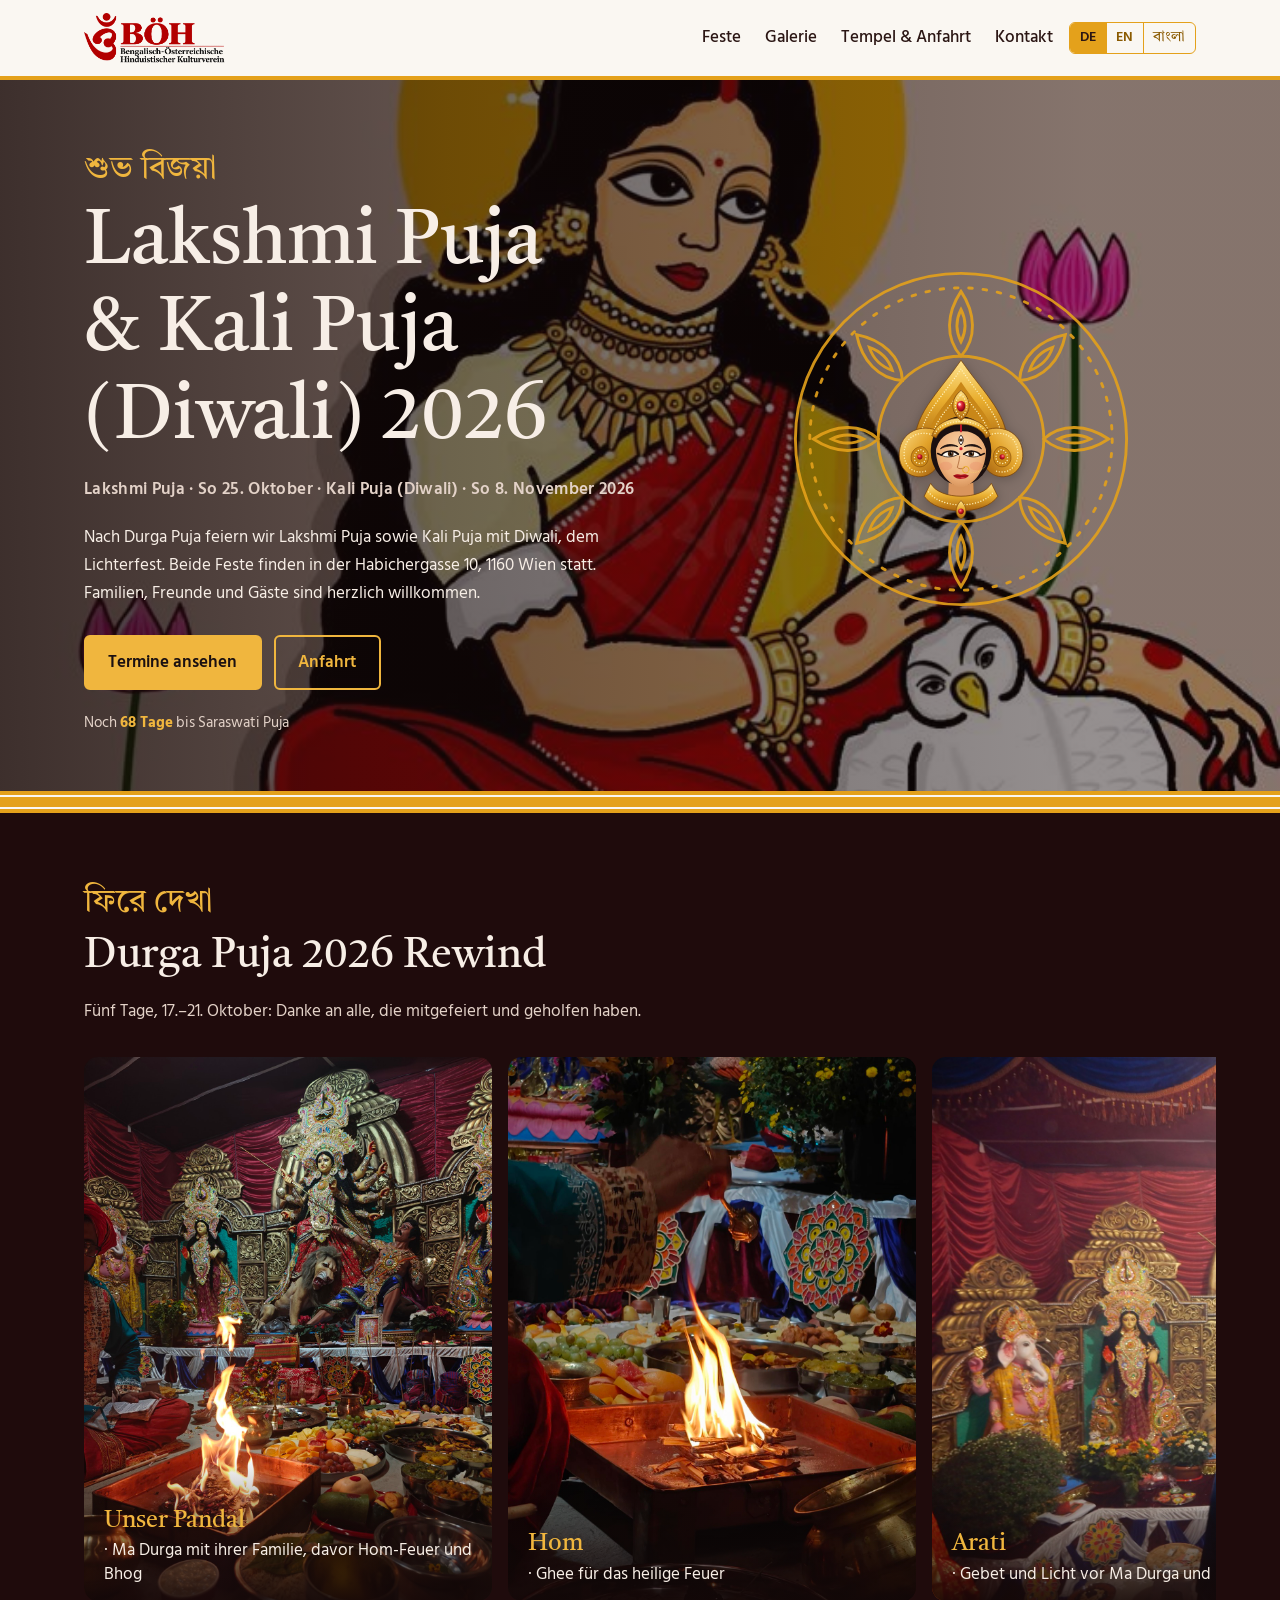
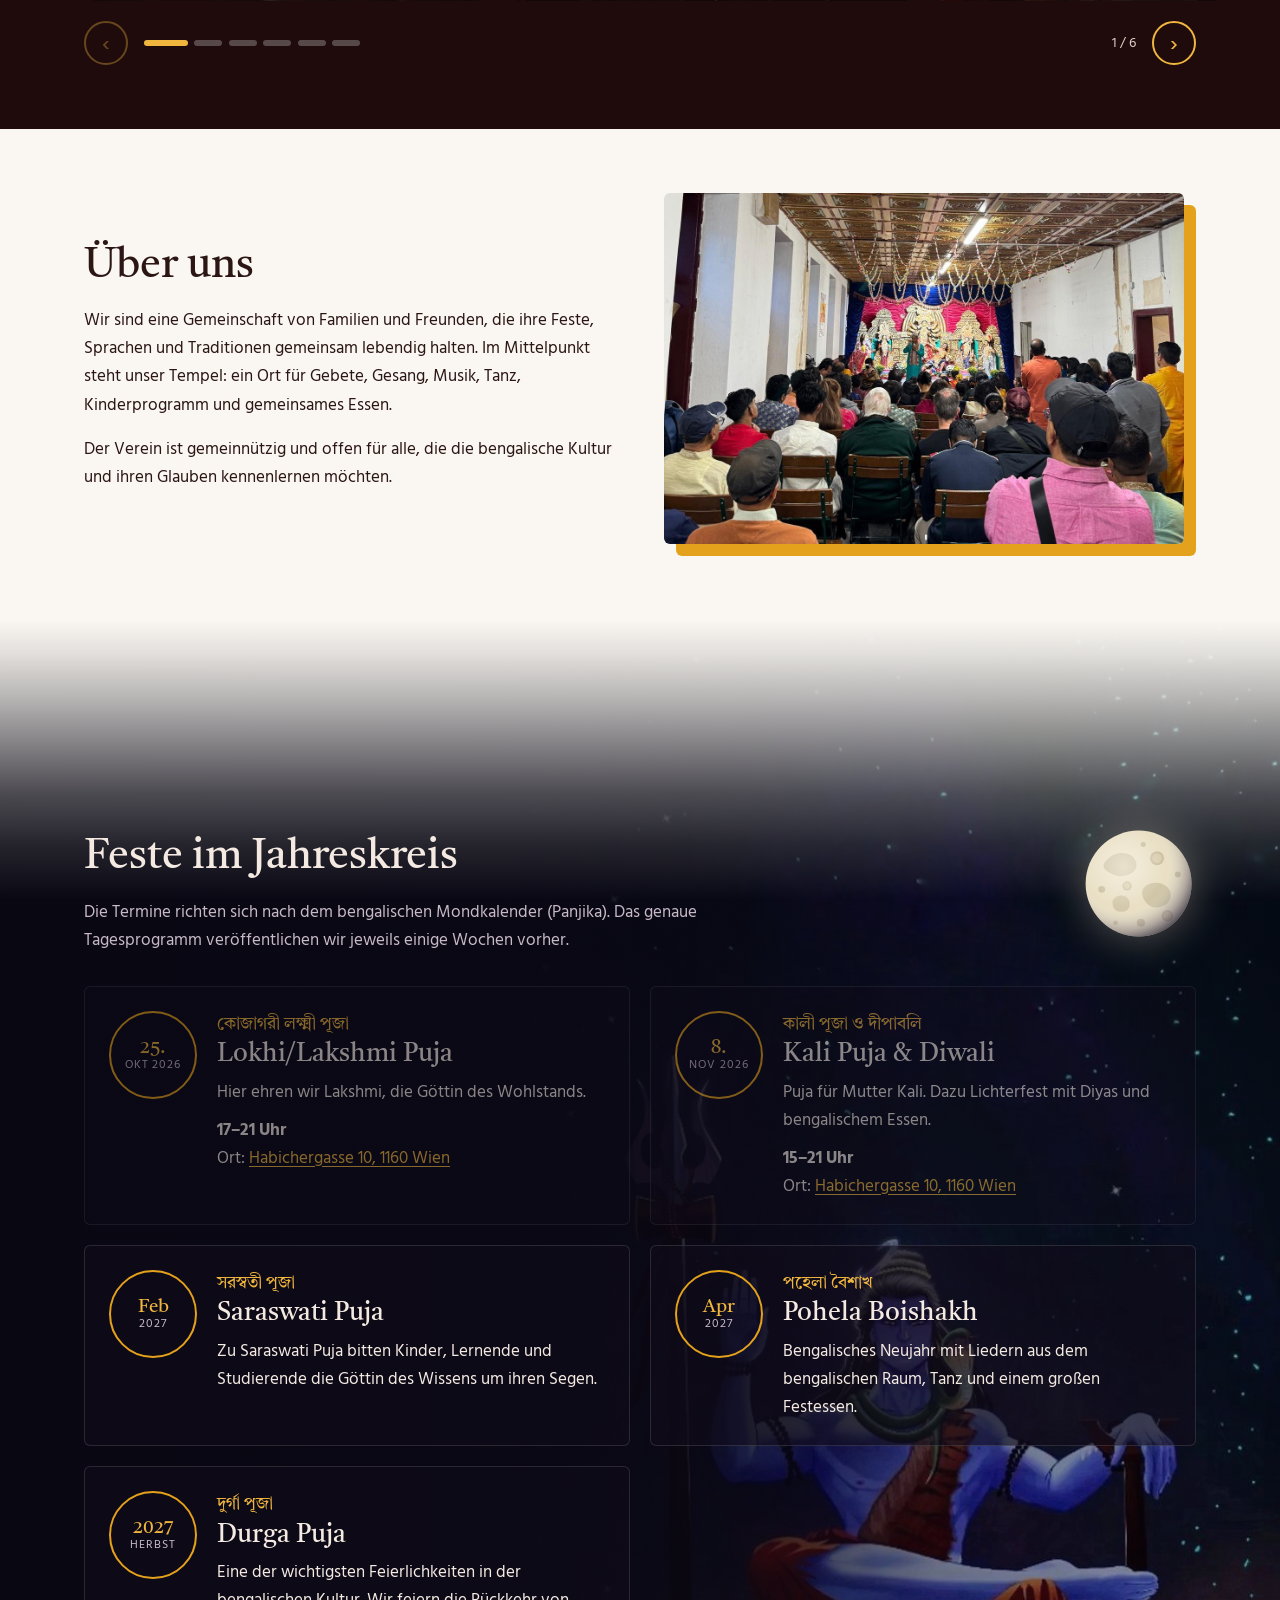
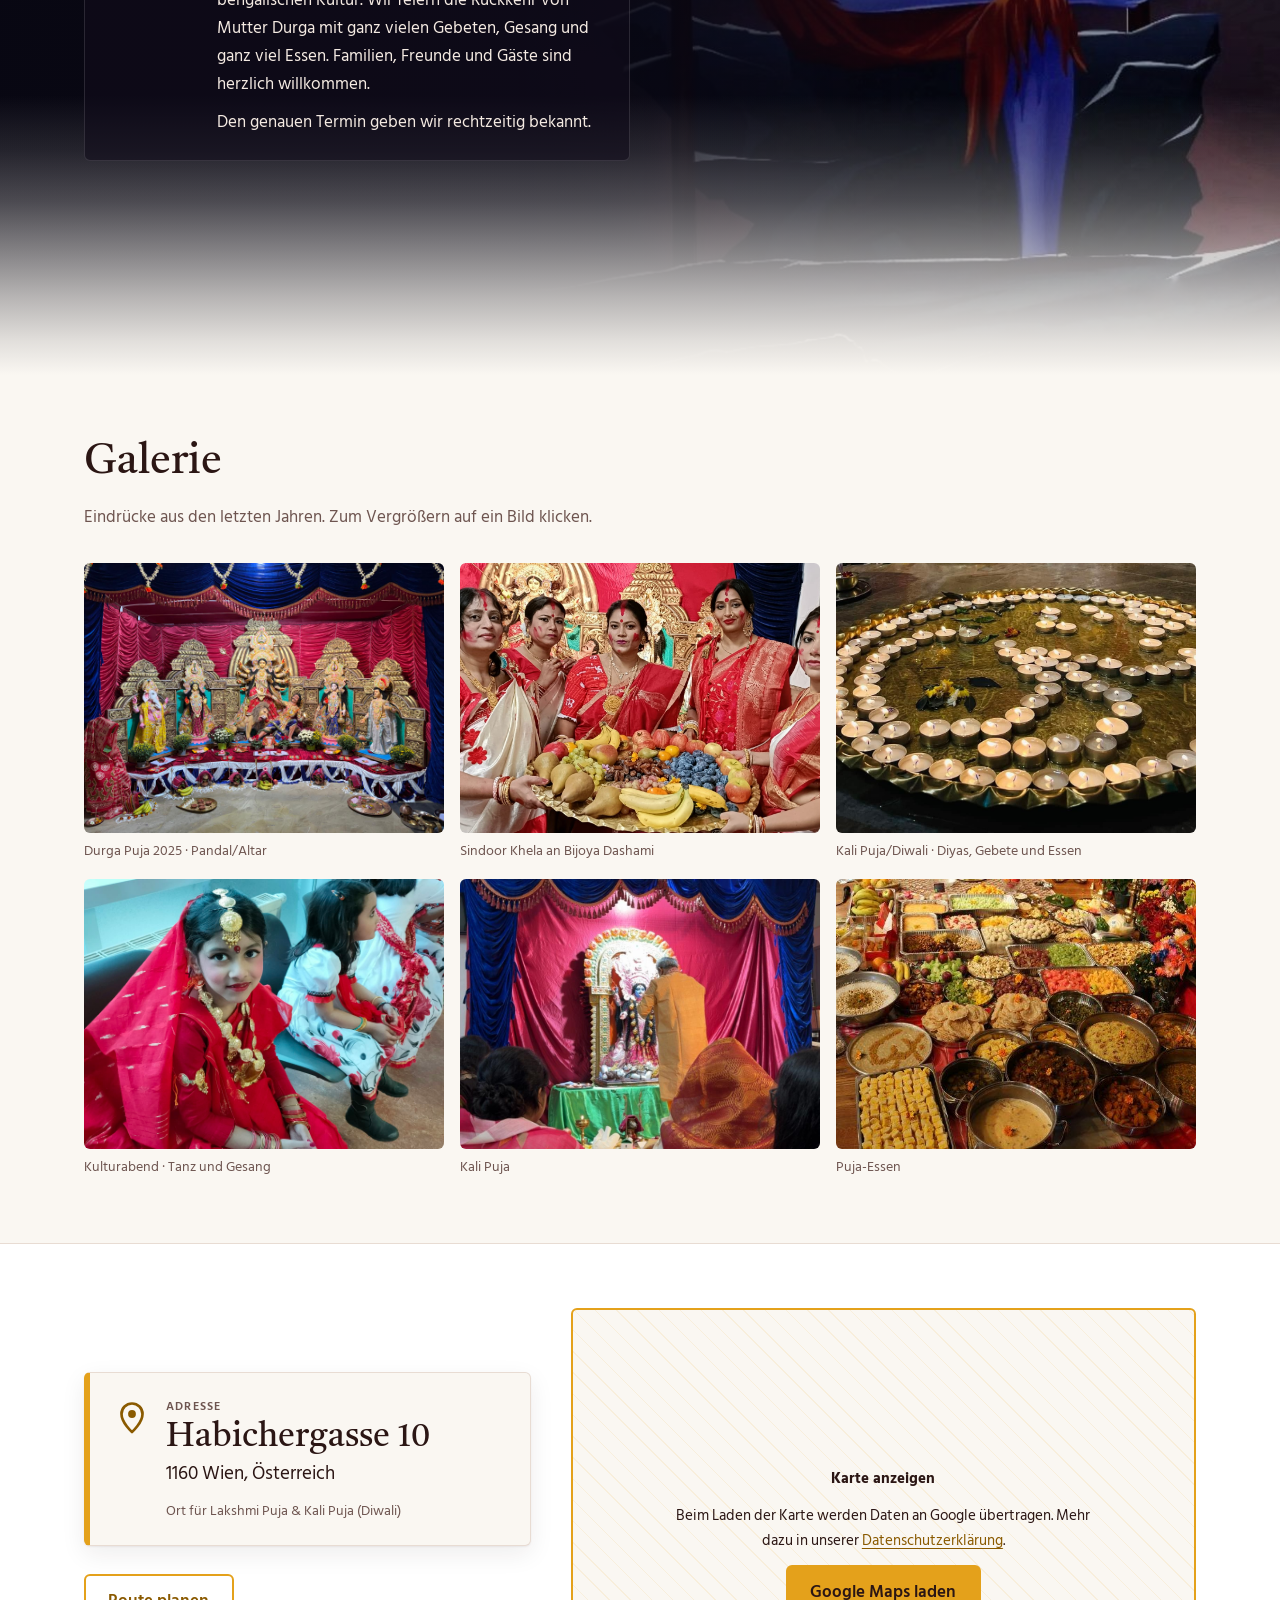
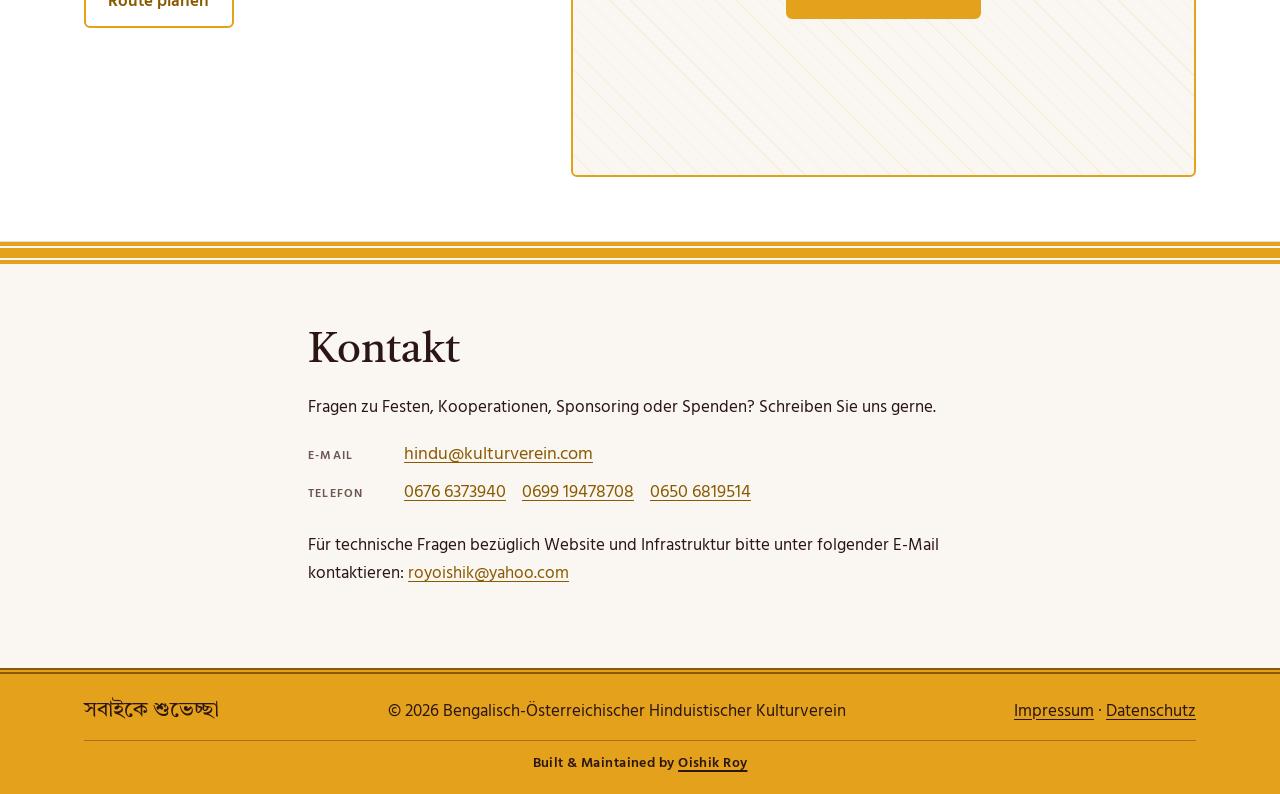
==== index.html @ 0a6adaa3 "add community photo to rewind" ====
<!DOCTYPE html>
<html lang="de">
<head>
  <meta charset="utf-8">
  <meta name="viewport" content="width=device-width, initial-scale=1">
  <meta name="author" content="Oishik Roy">
  <meta name="theme-color" content="#E4A11B">
  <title>BÖH – Bengalisch-Österreichischer Hinduistischer Kulturverein</title>
  <meta name="description" content="BÖH – Bengalisch-Österreichischer Hinduistischer Kulturverein – Durga Puja, Lakshmi Puja, Kali Puja, Diwali und bengalische Kultur in unserer Stadt.">
  <link rel="preconnect" href="https://fonts.googleapis.com">
  <link rel="preconnect" href="https://fonts.gstatic.com" crossorigin>
  <link rel="stylesheet" href="https://fonts.googleapis.com/css2?family=Tiro+Bangla:ital@0;1&family=Hind+Siliguri:wght@400;500;600&display=swap">
  <link rel="stylesheet" href="https://fonts.googleapis.com/css2?family=Noto+Sans+Bengali:wght@400;500;600&display=swap">
  <link rel="stylesheet" href="css/style.css?v=14">
</head>
<body>

  <header class="site-header">
    <div class="wrap header-inner">
      <a class="brand" href="#start">
        <picture>
          <source srcset="images/logo-dunkel.png" media="(prefers-color-scheme: dark)">
          <img class="brand-logo" src="images/logo.png" width="545" height="200"
               alt="BÖH – Bengalisch-Österreichischer Hinduistischer Kulturverein">
        </picture>
      </a>
      <nav class="nav" id="nav">
        <a href="#feste" data-i18n="nav.feste">Feste</a>
        <a href="#galerie" data-i18n="nav.galerie">Galerie</a>
        <a href="#tempel" data-i18n="nav.tempel">Tempel &amp; Anfahrt</a>
        <a href="#kontakt" data-i18n="nav.kontakt">Kontakt</a>
      </nav>
      <div class="lang" role="group" aria-label="Sprache / Language / ভাষা">
        <button type="button" data-lang="de" lang="de" aria-pressed="true">DE</button>
        <button type="button" data-lang="en" lang="en" aria-pressed="false">EN</button>
        <button type="button" data-lang="bn" lang="bn" aria-pressed="false">বাংলা</button>
      </div>
      <button class="nav-toggle" id="nav-toggle" aria-expanded="false" aria-controls="nav" data-i18n="nav.menu">Menü</button>
    </div>
  </header>

  <main id="start">

    <!-- ============ HERO ============ -->
    <section class="hero">
      <!-- Fallende Shiuli-Blüten (Nachtjasmin, blüht zur Puja-Zeit), nur Deko -->
      <div class="shiuli" aria-hidden="true"><span></span><span></span><span></span><span></span><span></span><span></span><span></span><span></span><span></span><span></span><span></span><span></span></div>
      <div class="wrap hero-inner">
        <div class="hero-text">
          <p class="greeting" lang="bn">শুভ বিজয়া</p>
          <h1 data-i18n="hero.title">Lakshmi Puja &amp; Kali Puja (Diwali) 2026</h1>
          <p class="hero-dates" data-i18n="hero.dates">Lakshmi Puja · So 25. Oktober · Kali Puja (Diwali) · So 8. November 2026</p>
          <p class="lead" data-i18n="hero.lead">
            Nach Durga Puja feiern wir Lakshmi Puja sowie Kali Puja mit Diwali, dem Lichterfest.
            Beide Feste finden in der Habichergasse 10, 1160 Wien statt. Familien, Freunde und Gäste sind herzlich willkommen.
          </p>
          <div class="hero-actions">
            <a class="btn btn-primary" href="#feste" data-i18n="hero.btnProgramm">Termine ansehen</a>
            <a class="btn btn-ghost" href="#tempel" data-i18n="hero.btnAnfahrt">Anfahrt</a>
          </div>
          <p class="countdown" id="countdown" hidden></p>
        </div>
        <div class="hero-art" aria-hidden="true">
          <svg viewBox="0 0 200 200" class="alpana">
            <g fill="none" stroke="currentColor" stroke-width="1.6" stroke-linecap="round">
              <circle cx="100" cy="100" r="92"/>
              <circle cx="100" cy="100" r="84" stroke-dasharray="2 6"/>
              <circle cx="100" cy="100" r="46"/>
            </g>
            <g id="petal" fill="none" stroke="currentColor" stroke-width="1.6">
              <path d="M100 54 C 91 44, 92 30, 100 18 C 108 30, 109 44, 100 54 Z"/>
              <path d="M100 46 C 97 40, 97 34, 100 28 C 103 34, 103 40, 100 46 Z"/>
            </g>
            <use href="#petal" transform="rotate(45 100 100)"/>
            <use href="#petal" transform="rotate(90 100 100)"/>
            <use href="#petal" transform="rotate(135 100 100)"/>
            <use href="#petal" transform="rotate(180 100 100)"/>
            <use href="#petal" transform="rotate(225 100 100)"/>
            <use href="#petal" transform="rotate(270 100 100)"/>
            <use href="#petal" transform="rotate(315 100 100)"/>
          </svg>
          <!-- Gesicht der Durga: liegt über der Mitte des Rads und dreht sich nicht mit -->
          <img src="images/durga.svg" class="durga-face" alt="">
        </div>
      </div>
    </section>

    <div class="laal-paar" aria-hidden="true"></div>

    <!-- ============ DURGA PUJA 2026 REWIND ============
         Karussell: Bilder + Untertitel. Neues Bild = neues <li class="rw-slide"> (Punkte entstehen automatisch).
         TODO: Platzhalter-Fotos durch Bilder von 2026 ersetzen. -->
    <section class="section rewind" id="rewind" aria-labelledby="rewind-title">
      <div class="wrap">
        <p class="greeting" lang="bn">ফিরে দেখা</p>
        <h2 class="section-title" id="rewind-title" data-i18n="rw.title">Durga Puja 2026 Rewind</h2>
        <p class="section-intro" data-i18n="rw.intro">Fünf Tage, 17.–21. Oktober: Danke an alle, die mitgefeiert und geholfen haben.</p>

        <div class="rw" role="region" aria-roledescription="Karussell" data-i18n-label="rw.label" aria-label="Bilder der Durga Puja 2026">
          <ul class="rw-track" id="rw-track">
            <li class="rw-slide">
              <img src="images/rewind-1.jpg" width="1200" height="1600" data-i18n-alt="rw.alt.1" alt="Pandal mit Durga, Lakshmi und Ganesha, davor das Hom-Feuer und Teller mit Bhog">
              <p class="rw-cap" data-i18n="rw.cap.1"><strong>Unser Pandal</strong> · Ma Durga mit ihrer Familie, davor Hom-Feuer und Bhog</p>
            </li>
            <li class="rw-slide">
              <img src="images/rewind-2.jpg" width="1200" height="1600" loading="lazy" data-i18n-alt="rw.alt.2" alt="Der Priester gießt Ghee ins Hom-Feuer, dahinter Obst und Bhog">
              <p class="rw-cap" data-i18n="rw.cap.2"><strong>Hom</strong> · Ghee für das heilige Feuer</p>
            </li>
            <li class="rw-slide">
              <img src="images/rewind-4.jpg" width="1600" height="1200" loading="lazy" data-i18n-alt="rw.alt.4" alt="Ein junger Mann im blauen Kurta bei der Arati vor Durga, Lakshmi, Saraswati, Ganesha und Kartik">
              <p class="rw-cap" data-i18n="rw.cap.4"><strong>Arati</strong> · Gebet und Licht vor Ma Durga und ihrer Familie</p>
            </li>
            <li class="rw-slide">
              <img src="images/rewind-6.jpg" width="1200" height="1600" loading="lazy" data-i18n-alt="rw.alt.6" alt="Ein junger Mann im goldenen Kurta lacht in die Kamera, um ihn herum sitzen weitere Gäste in Festtagskleidung">
              <p class="rw-cap" data-i18n="rw.cap.6"><strong>Gemeinschaft</strong> · Festtagskleidung und gute Laune</p>
            </li>
            <li class="rw-slide">
              <img src="images/rewind-3.jpg" width="1200" height="1600" loading="lazy" data-i18n-alt="rw.alt.3" alt="Eine Frau im rot-weißen Sari verabschiedet die Durga-Pratima beim Debi Boron">
              <p class="rw-cap" data-i18n="rw.cap.3"><strong>Bijoya Dashami</strong> · Debi Boron: Abschied von Ma Durga bis nächstes Jahr</p>
            </li>
            <li class="rw-slide">
              <img src="images/rewind-5.jpg" width="1600" height="1200" loading="lazy" data-i18n-alt="rw.alt.5" alt="Frauen in festlichen Saris tanzen lachend vor der Durga-Pratima">
              <p class="rw-cap" data-i18n="rw.cap.5"><strong>Gemeinsam feiern</strong> · Tanz und Lachen vor Ma Durga</p>
            </li>
          </ul>
          <div class="rw-controls">
            <button class="rw-btn" type="button" id="rw-prev" data-i18n-label="lb.prev" aria-label="Vorheriges Bild">‹</button>
            <div class="rw-dots" id="rw-dots"></div>
            <span class="rw-count" id="rw-count" aria-live="polite"></span>
            <button class="rw-btn" type="button" id="rw-next" data-i18n-label="lb.next" aria-label="Nächstes Bild">›</button>
          </div>
        </div>
      </div>
    </section>

    <!-- ============ ÜBER UNS ============ -->
    <section class="section about">
      <div class="wrap about-grid">
        <div class="about-text">
          <h2 class="section-title" data-i18n="about.title">Über uns</h2>
          <p data-i18n="about.p1">
            Wir sind eine Gemeinschaft von Familien und Freunden, die ihre Feste, Sprachen
            und Traditionen gemeinsam lebendig halten. Im Mittelpunkt steht unser Tempel:
            ein Ort für Gebete, Gesang, Musik, Tanz, Kinderprogramm und gemeinsames Essen.
          </p>
          <p data-i18n="about.p2">
            Der Verein ist gemeinnützig und offen für alle, die die bengalische Kultur und ihren Glauben kennenlernen möchten.
          </p>
        </div>
        <figure class="about-photo">
          <img src="images/ueber-uns.jpg" width="1200" height="809" loading="lazy" data-i18n-alt="img.about"
               alt="Durga Puja im Tempel: Die Gemeinde sitzt vor dem geschmückten Altar mit der Durga-Pratima">
        </figure>
      </div>
    </section>

    <!-- ============ FESTE ============ -->
    <section class="section feste" id="feste">
      <div class="wrap">
        <!-- Mond (wegen des Mondkalenders): nur die Oberfläche dreht sich, Licht und Schatten bleiben -->
        <svg class="mond" viewBox="0 0 100 100" aria-hidden="true">
          <defs>
            <radialGradient id="mond-schatten" cx=".36" cy=".34" r=".72">
              <stop offset="0" stop-color="#FFFBEF" stop-opacity=".55"/>
              <stop offset=".55" stop-color="#FFFFFF" stop-opacity="0"/>
              <stop offset=".85" stop-color="#3A3350" stop-opacity=".35"/>
              <stop offset="1" stop-color="#1E1A2E" stop-opacity=".75"/>
            </radialGradient>
            <clipPath id="mond-form"><circle cx="50" cy="50" r="46"/></clipPath>
          </defs>
          <circle cx="50" cy="50" r="46" fill="#E9DFC4"/>
          <g clip-path="url(#mond-form)">
            <g class="mond-oberflaeche" fill="#B8AB8A">
              <path d="M22 30 C 30 20, 46 22, 48 32 C 50 42, 36 46, 28 42 C 20 39, 17 35, 22 30 Z" opacity=".55"/>
              <path d="M56 52 C 64 46, 78 50, 78 60 C 78 70, 64 74, 58 68 C 53 63, 51 56, 56 52 Z" opacity=".5"/>
              <path d="M30 62 C 36 58, 44 62, 42 70 C 40 76, 30 76, 28 70 C 27 66, 27 64, 30 62 Z" opacity=".45"/>
              <circle cx="66" cy="28" r="6" opacity=".6"/>
              <circle cx="66" cy="28" r="4.2" fill="#D9CDAE"/>
              <circle cx="40" cy="52" r="4" opacity=".6"/>
              <circle cx="40" cy="52" r="2.7" fill="#D9CDAE"/>
              <circle cx="75" cy="78" r="5" opacity=".55"/>
              <circle cx="75" cy="78" r="3.4" fill="#D9CDAE"/>
              <circle cx="18" cy="55" r="3" opacity=".6"/>
              <circle cx="52" cy="84" r="3.5" opacity=".55"/>
              <circle cx="84" cy="42" r="2.5" opacity=".6"/>
              <circle cx="54" cy="16" r="2.2" opacity=".6"/>
              <circle cx="30" cy="84" r="2" opacity=".5"/>
            </g>
          </g>
          <circle cx="50" cy="50" r="46" fill="url(#mond-schatten)"/>
        </svg>
        <!-- Sternschnuppen am Mond vorbei (nur Deko) -->
        <div class="sternschnuppen" aria-hidden="true"><span></span><span></span><span></span><span></span><span></span><span></span><span></span><span></span><span></span><span></span></div>
        <h2 class="section-title" data-i18n="feste.title">Feste im Jahreskreis</h2>
        <p class="section-intro" data-i18n="feste.intro">
          Die Termine richten sich nach dem bengalischen Mondkalender (Panjika).
          Das genaue Tagesprogramm veröffentlichen wir jeweils einige Wochen vorher.
        </p>

        <div class="events">

          <article class="event" data-date="2026-10-25">
            <div class="event-date">
              <span class="day" data-i18n="date.lakshmi">25.</span>
              <span class="month" data-i18n="date.okt2026">Okt 2026</span>
            </div>
            <div class="event-body">
              <p class="event-bn" lang="bn">কোজাগরী লক্ষ্মী পূজা</p>
              <h3 data-i18n="ev.lakshmi.h">Lokhi/Lakshmi Puja</h3>
              <p data-i18n="ev.lakshmi.p">Hier ehren wir Lakshmi, die Göttin des Wohlstands.</p>
              <p class="event-info" data-i18n="ev.lakshmi.info"><strong>17–21 Uhr</strong><br>Ort: <a href="https://www.google.com/maps/search/?api=1&amp;query=Habichergasse%2010%2C%201160%20Wien" target="_blank" rel="noopener">Habichergasse 10, 1160 Wien</a></p>
            </div>
          </article>

          <article class="event" data-date="2026-11-08">
            <div class="event-date">
              <span class="day" data-i18n="date.kali">8.</span>
              <span class="month" data-i18n="date.nov2026">Nov 2026</span>
            </div>
            <div class="event-body">
              <p class="event-bn" lang="bn">কালী পূজা ও দীপাবলি</p>
              <h3 data-i18n="ev.kali.h">Kali Puja &amp; Diwali</h3>
              <p data-i18n="ev.kali.p">Puja für Mutter Kali. Dazu Lichterfest mit Diyas und bengalischem Essen.</p>
              <p class="event-info" data-i18n="ev.kali.info"><strong>15–21 Uhr</strong><br>Ort: <a href="https://www.google.com/maps/search/?api=1&amp;query=Habichergasse%2010%2C%201160%20Wien" target="_blank" rel="noopener">Habichergasse 10, 1160 Wien</a></p>
            </div>
          </article>

          <article class="event" data-date="2027-02-11">
            <div class="event-date">
              <span class="day" data-i18n="date.feb">Feb</span>
              <span class="month" data-i18n="date.2027">2027</span>
            </div>
            <div class="event-body">
              <p class="event-bn" lang="bn">সরস্বতী পূজা</p>
              <h3 data-i18n="ev.saraswati.h">Saraswati Puja</h3>
              <p data-i18n="ev.saraswati.p">Zu Saraswati Puja bitten Kinder, Lernende und Studierende die Göttin des Wissens um ihren Segen.</p>
            </div>
          </article>

          <article class="event" data-date="2027-04-14">
            <div class="event-date">
              <span class="day" data-i18n="date.apr">Apr</span>
              <span class="month" data-i18n="date.2027">2027</span>
            </div>
            <div class="event-body">
              <p class="event-bn" lang="bn">পহেলা বৈশাখ</p>
              <h3 data-i18n="ev.boishakh.h">Pohela Boishakh</h3>
              <p data-i18n="ev.boishakh.p">Bengalisches Neujahr mit Liedern aus dem bengalischen Raum, Tanz und einem großen Festessen.</p>
            </div>
          </article>

          <article class="event" id="durga-puja">
            <div class="event-date">
              <span class="day" data-i18n="date.2027">2027</span>
              <span class="month" data-i18n="date.herbst">Herbst</span>
            </div>
            <div class="event-body">
              <p class="event-bn" lang="bn">দুর্গা পূজা</p>
              <h3 data-i18n="ev.durga.h">Durga Puja</h3>
              <p data-i18n="ev.durga.p">
                Eine der wichtigsten Feierlichkeiten in der bengalischen Kultur. Wir feiern die Rückkehr von Mutter Durga mit ganz vielen Gebeten, Gesang und ganz viel Essen. Familien, Freunde und Gäste sind herzlich willkommen.
              </p>
              <p class="event-info" data-i18n="ev.durga.info">Den genauen Termin geben wir rechtzeitig bekannt.</p>
            </div>
          </article>

        </div>
      </div>
    </section>

    <!-- ============ GALERIE ============
          -->
    <section class="section" id="galerie">
      <div class="wrap">
        <h2 class="section-title" data-i18n="galerie.title">Galerie</h2>
        <p class="section-intro" data-i18n="galerie.intro">Eindrücke aus den letzten Jahren. Zum Vergrößern auf ein Bild klicken.</p>

        <div class="gallery">
          <figure>
            <button class="gallery-item" type="button">
              <img src="images/galerie-durga-puja.jpg" width="1600" height="1200" data-i18n-alt="img.1" alt="Durga-Pratima im geschmückten Pandal" loading="lazy">
            </button>
            <figcaption data-i18n="cap.1">Durga Puja 2025 · Pandal/Altar </figcaption>
          </figure>
          <figure>
            <button class="gallery-item" type="button">
              <img src="images/galerie-sindoor-khela.jpg" width="1543" height="921" data-i18n-alt="img.2" alt="Frauen beim Sindoor Khela" loading="lazy">
            </button>
            <figcaption data-i18n="cap.2">Sindoor Khela an Bijoya Dashami</figcaption>
          </figure>
          <figure>
            <button class="gallery-item" type="button">
              <img src="images/galerie-diwali.jpg" width="1536" height="775" data-i18n-alt="img.3" alt="Teelichter in Form eines Om auf einem Messingteller zu Diwali" loading="lazy">
            </button>
            <figcaption data-i18n="cap.3">Kali Puja/Diwali · Diyas, Gebete und Essen</figcaption>
          </figure>
          <figure>
            <button class="gallery-item" type="button">
              <img src="images/galerie-kulturabend.jpg" width="1536" height="2048" data-i18n-alt="img.4" alt="Kinder in traditioneller Kleidung vor ihrem Auftritt beim Kulturabend" loading="lazy">
            </button>
            <figcaption data-i18n="cap.4">Kulturabend · Tanz und Gesang</figcaption>
          </figure>
          <figure>
            <button class="gallery-item" type="button">
              <img src="images/galerie-kali-puja.jpg" width="900" height="1600" data-i18n-alt="img.5" alt="Der Priester bei der Puja vor der Kali-Pratima" loading="lazy">
            </button>
            <figcaption data-i18n="cap.5">Kali Puja</figcaption>
          </figure>
          <figure>
            <button class="gallery-item" type="button">
              <img src="images/galerie-bhog.jpg" width="725" height="420" data-i18n-alt="img.6" alt="Puja-Essen" loading="lazy">
            </button>
            <figcaption data-i18n="cap.6">Puja-Essen</figcaption>
          </figure>
        </div>
      </div>
    </section>

    <!-- ============ TEMPEL & ANFAHRT ============ -->
    <section class="section temple" id="tempel">
      <div class="wrap temple-inner">
        <div class="temple-info">
          <h2 class="section-title" data-i18n="tempel.title">Tempel &amp; Anfahrt</h2>
          <address class="address-card">
            <svg viewBox="0 0 24 24" aria-hidden="true">
              <path d="M12 22s7-6.2 7-12a7 7 0 1 0-14 0c0 5.8 7 12 7 12Z" fill="none" stroke="currentColor" stroke-width="1.8" stroke-linejoin="round"/>
              <circle cx="12" cy="10" r="2.6" fill="currentColor"/>
            </svg>
            <span class="addr-label" data-i18n="tempel.adresse">Adresse</span>
            <span class="addr-street">Habichergasse 10</span>
            <span class="addr-city">1160 Wien, Österreich</span>
            <span class="addr-name" data-i18n="tempel.ort">Ort für Lakshmi Puja &amp; Kali Puja (Diwali)</span>
          </address>
          <a class="btn btn-ghost" id="route-link" target="_blank" rel="noopener"
             href="https://www.google.com/maps/dir/?api=1&amp;destination=Habichergasse%2010%2C%201160%20Wien%2C%20%C3%96sterreich" data-i18n="tempel.route">Route planen</a>
        </div>

        <!-- Google Maps wird erst nach Klick geladen (DSGVO: keine Daten an Google ohne Einwilligung).
             Adresse in data-address anpassen. -->
        <div class="map" id="map" data-address="Habichergasse 10, 1160 Wien, Österreich">
          <div class="map-consent">
            <p><strong data-i18n="map.title">Karte anzeigen</strong></p>
            <p data-i18n="map.text">Beim Laden der Karte werden Daten an Google übertragen. Mehr dazu in unserer <a href="datenschutz.html">Datenschutzerklärung</a>.</p>
            <button class="btn btn-primary" type="button" id="map-load" data-i18n="map.btn">Google Maps laden</button>
          </div>
        </div>
      </div>
    </section>

    <div class="laal-paar" aria-hidden="true"></div>

    <!-- ============ KONTAKT ============ -->
    <section class="section" id="kontakt">
      <div class="wrap contact">
        <h2 class="section-title" data-i18n="kontakt.title">Kontakt</h2>
        <p data-i18n="kontakt.text">Fragen zu Festen, Kooperationen, Sponsoring oder Spenden? Schreiben Sie uns gerne.</p>
        <p class="contact-line">
          <span data-i18n="kontakt.email">E-Mail</span>
          <a href="mailto:hindu@kulturverein.com">hindu@kulturverein.com</a>
        </p>
        <p class="contact-line">
          <span data-i18n="kontakt.tel">Telefon</span>
          <a href="tel:+436766373940">0676 6373940</a>
          <a href="tel:+4369919478708">0699 19478708</a>
          <a href="tel:+436506819514">0650 6819514</a>
        </p>
        <p class="contact-tech">
          <span data-i18n="kontakt.tech">Für technische Fragen bezüglich Website und Infrastruktur bitte unter folgender E-Mail kontaktieren:</span>
          <a href="mailto:royoishik@yahoo.com">royoishik@yahoo.com</a>
        </p>
      </div>
    </section>

  </main>

  <footer class="site-footer">
    <div class="wrap footer-inner">
      <p lang="bn" class="footer-bn">সবাইকে শুভেচ্ছা</p>
      <p>© <span id="year">2026</span> <span data-i18n="brand.name">Bengalisch-Österreichischer Hinduistischer Kulturverein</span></p>
      <p><a href="impressum.html" data-i18n="footer.impressum">Impressum</a> · <a href="datenschutz.html" data-i18n="footer.datenschutz">Datenschutz</a></p>
      <p class="footer-credit">Built &amp; Maintained by <a href="mailto:royoishik@yahoo.com">Oishik Roy</a></p>
    </div>
  </footer>

  <!-- Lightbox für die Galerie -->
  <div class="lightbox" id="lightbox" hidden>
    <button class="lb-close" type="button" id="lb-close" data-i18n-label="lb.close" aria-label="Schließen">×</button>
    <button class="lb-nav lb-prev" type="button" id="lb-prev" data-i18n-label="lb.prev" aria-label="Vorheriges Bild">‹</button>
    <figure>
      <img id="lb-img" src="" alt="">
      <figcaption id="lb-caption"></figcaption>
    </figure>
    <button class="lb-nav lb-next" type="button" id="lb-next" data-i18n-label="lb.next" aria-label="Nächstes Bild">›</button>
  </div>

  <script src="js/i18n.js?v=9"></script>
  <script src="js/main.js?v=6"></script>
</body>
</html>
---- css/style.css ----
/* ------------------------------------------------------------
   Farben: weißer Sari-Stoff mit goldgelbem Rand und
   Ringelblumen-Girlanden. Hier zentral änderbar.
   --akzent: Flächen, Rahmen, Linien
   --akzent-text: Text in Akzentfarbe (im hellen Modus dunkler, damit lesbar)
   --akzent-ink: Schrift auf Akzent-Flächen
   ------------------------------------------------------------ */
:root {
  --ground: #FAF7F2;      /* Sari-Weiß */
  --surface: #FFFFFF;
  --ink: #2B1614;         /* dunkles Braun-Schwarz */
  --muted: #6E5550;
  --akzent: #E4A11B;      /* Goldgelb */
  --akzent-text: #8A5A00;
  --akzent-ink: #2B1614;
  --marigold: #E4A11B;    /* Ringelblume */
  --line: #E8DCD3;
  --shadow: 0 1px 2px rgb(43 22 20 / .06), 0 8px 24px rgb(43 22 20 / .08);

  --font-display: "Tiro Bangla", "Noto Serif Bengali", Georgia, serif;
  --font-body: "Hind Siliguri", "Noto Sans Bengali", system-ui, sans-serif;

  --radius: 6px;
  color-scheme: light;
}

@media (prefers-color-scheme: dark) {
  :root {
    --ground: #1A1011;
    --surface: #24181A;
    --ink: #F4EAE2;
    --muted: #BFA9A2;
    --akzent: #F0B63E;
    --akzent-text: #F0B63E;
    --akzent-ink: #1A1011;
    --marigold: #F0B63E;
    --line: #3A2A2B;
    --shadow: 0 1px 2px rgb(0 0 0 / .3), 0 8px 24px rgb(0 0 0 / .3);
    color-scheme: dark;
  }
}

/* ------------------------------------------------------------ */

*, *::before, *::after { box-sizing: border-box; }

html {
  scroll-behavior: smooth;
  scroll-padding-top: 5rem;
  -webkit-text-size-adjust: 100%;   /* iOS: Schrift im Querformat nicht aufblähen */
  text-size-adjust: 100%;
}
body { -webkit-tap-highlight-color: rgb(228 161 27 / .2); }
@media (prefers-reduced-motion: reduce) { html { scroll-behavior: auto; } }

body {
  margin: 0;
  background: var(--ground);
  color: var(--ink);
  font-family: var(--font-body);
  font-size: 1.0625rem;
  line-height: 1.65;
}

img { max-width: 100%; display: block; }

a { color: var(--akzent-text); text-underline-offset: 3px; }
a:focus-visible, button:focus-visible {
  outline: 3px solid var(--akzent-text);
  outline-offset: 2px;
}

h1, h2, h3 {
  font-family: var(--font-display);
  font-weight: 400;
  line-height: 1.15;
  text-wrap: balance;
  margin: 0;
}

.wrap {
  width: 100%;
  max-width: 72rem;
  margin-inline: auto;
  padding-inline: 1.25rem;
}

/* ---------- Laal-Paar-Bordüre ---------- */
.laal-paar {
  height: 22px;
  background:
    linear-gradient(var(--ground), var(--ground)) 0 4px / 100% 2px no-repeat,
    linear-gradient(var(--ground), var(--ground)) 0 16px / 100% 2px no-repeat,
    var(--akzent);
}

/* ---------- Header ---------- */
.site-header {
  position: sticky;
  top: 0;
  z-index: 20;
  background: var(--ground);
  border-bottom: 4px solid var(--akzent);
}
.header-inner {
  display: flex;
  align-items: center;
  justify-content: space-between;
  gap: 1rem;
  padding-block: .75rem;
}
.brand {
  display: flex;
  flex-direction: column;
  text-decoration: none;
  color: var(--ink);
  line-height: 1.2;
}
.brand-logo { height: 52px; width: auto; }

.nav { display: flex; gap: 1.5rem; margin-left: auto; }

/* ---------- Sprachumschalter ---------- */
.lang {
  display: flex;
  border: 1.5px solid var(--akzent);
  border-radius: var(--radius);
  overflow: hidden;
  flex-shrink: 0;
}
.lang button {
  font: inherit;
  font-size: .85rem;
  font-weight: 600;
  line-height: 1;
  padding: .45rem .6rem;
  background: transparent;
  color: var(--akzent-text);
  border: 0;
  cursor: pointer;
}
.lang button + button { border-left: 1.5px solid var(--akzent); }
.lang button[lang="bn"] { font-family: var(--font-display); font-weight: 400; font-size: .95rem; }
.lang button:hover { background: rgb(228 161 27 / .15); }
.lang button[aria-pressed="true"] { background: var(--akzent); color: var(--akzent-ink); }

/* Auf Bengalisch steht der Festname schon in der Überschrift */
html[lang="bn"] .event-bn { display: none; }
html[lang="bn"] body { line-height: 1.75; }
/* Bengalischer Fließtext in Noto Sans Bengali: In Hind Siliguri ist die ১
   kaum von der ৬ zu unterscheiden. */
html[lang="bn"] { --font-body: "Noto Sans Bengali", system-ui, sans-serif; }
.nav a {
  color: var(--ink);
  text-decoration: none;
  font-weight: 500;
  padding-block: .25rem;
  border-bottom: 2px solid transparent;
}
.nav a:hover { border-bottom-color: var(--marigold); }

.nav-toggle {
  display: none;
  font: inherit;
  font-weight: 600;
  background: none;
  border: 1.5px solid var(--ink);
  color: var(--ink);
  border-radius: var(--radius);
  padding: .35rem .8rem;
  cursor: pointer;
}

/* Bis Tablet-Breite: Menü hinter „Menü“-Button (auf EN/বাংলা sind die Menüpunkte länger) */
@media (max-width: 1000px) {
  .nav-toggle { display: block; }
  .lang { margin-left: auto; }
  .nav {
    display: none;
    position: absolute;
    top: 100%;
    left: 0;
    right: 0;
    flex-direction: column;
    gap: 0;
    background: var(--ground);
    border-bottom: 4px solid var(--akzent);
    padding: .5rem 1.25rem 1rem;
  }
  .nav.open { display: flex; }
  .nav a { padding-block: .85rem; border-bottom: 1px solid var(--line); font-size: 1.1rem; }
  .nav a:last-child { border-bottom: 0; }
}

@media (max-width: 600px) {
  .brand-logo { height: 42px; }
  .header-inner { gap: .6rem; }
}
@media (max-width: 380px) {
  .brand-logo { height: 32px; }
  .lang button { padding-inline: .45rem; }
}

/* ---------- Touch-Geräte: Finger-freundliche Flächen ---------- */
@media (pointer: coarse) {
  .lang button, .nav-toggle { min-height: 44px; }
  .lang button { min-width: 44px; }
  .btn { padding-block: .85rem; }
  .contact-line a { padding-block: .4rem; }
}

/* ---------- Buttons ---------- */
.btn {
  display: inline-block;
  font: inherit;
  font-weight: 600;
  text-decoration: none;
  padding: .7rem 1.4rem;
  border-radius: var(--radius);
  border: 2px solid var(--akzent);
  cursor: pointer;
  transition: background .15s, color .15s;
}
.btn-primary { background: var(--akzent); color: var(--akzent-ink); }
.btn-ghost { background: transparent; color: var(--akzent-text); }
@media (hover: hover) {
  .btn-primary:hover { background: transparent; color: var(--akzent-text); }
  .btn-ghost:hover { background: var(--akzent); color: var(--akzent-ink); }
}

/* ---------- Hero ---------- */
.hero {
  position: relative;
  padding-block: 4rem 3.5rem;
  overflow: hidden;
  /* Hintergrundbild, links abgedunkelt damit der Text lesbar bleibt.
     Im Hero immer helle Schrift, auch im hellen Modus. */
  --ink: #F7EEE6;
  --muted: #E3D2C8;
  --akzent: #F0B63E;
  --akzent-text: #F0B63E;
  --akzent-ink: #1A1011;
  color: var(--ink);
  background:
    linear-gradient(90deg, rgb(20 8 8 / .8) 0%, rgb(20 8 8 / .62) 35%, rgb(20 8 8 / .45) 85%),
    url("../images/hero-lakshmi.jpg") center 25% / cover no-repeat,
    #2A0E0E;
}
@media (max-width: 760px) {
  .hero {
    background-image: linear-gradient(rgb(20 8 8 / .7), rgb(20 8 8 / .82)), url("../images/hero-lakshmi.jpg");
    background-size: auto, cover;
    background-position: center, center 20%;
  }
}
.hero-inner {
  position: relative;   /* Inhalt vor den Shiuli-Blüten */
  display: grid;
  grid-template-columns: 1.3fr 1fr;
  align-items: center;
  gap: 2rem;
}
.greeting {
  font-family: var(--font-display);
  font-size: clamp(1.5rem, 3vw, 2rem);
  color: var(--akzent-text);
  margin: 0 0 .25rem;
}
.hero h1 { font-size: clamp(2.6rem, 7vw, 4.75rem); }
.hero-dates {
  margin: .75rem 0 0;
  font-weight: 600;
  color: var(--muted);
  letter-spacing: .02em;
}
.lead { max-width: 34rem; margin: 1.25rem 0 0; }
.hero-actions { display: flex; flex-wrap: wrap; gap: .75rem; margin-top: 1.75rem; }
.countdown {
  margin: 1.25rem 0 0;
  font-size: .95rem;
  color: var(--muted);
}
.countdown strong { color: var(--akzent-text); font-variant-numeric: tabular-nums; }

.hero-art { color: var(--marigold); justify-self: center; display: grid; width: min(100%, 360px); }
/* Rad und Durga-Gesicht liegen übereinander; nur das Rad dreht sich */
.hero-art > * { grid-area: 1 / 1; }
.hero-art > svg { width: 100%; height: auto; }
.alpana { opacity: .9; }
.hero-art > .durga-face {
  width: 36%; place-self: center;   /* füllt den inneren Kreis des Rads */
  filter: drop-shadow(0 2px 6px rgb(0 0 0 / .25));
}
@media (prefers-reduced-motion: no-preference) {
  .alpana { animation: turn 60s linear infinite; }
  .mond-oberflaeche { animation: turn 45s linear infinite; }
  .sternschnuppen span:nth-child(1) { animation: sternschnuppe 4s ease-in 1s infinite; }
  .sternschnuppen span:nth-child(2) { animation: sternschnuppe 5.5s ease-in 2.5s infinite; }
  .sternschnuppen span:nth-child(3) { animation: sternschnuppe 7s ease-in 4s infinite; }
  .sternschnuppen span:nth-child(4) { animation: sternschnuppe 6.3s ease-in 3.2s infinite; }
  .sternschnuppen span:nth-child(5) { animation: sternschnuppe 8.5s ease-in 5.5s infinite; }
  .sternschnuppen span:nth-child(6) { animation: sternschnuppe 4.7s ease-in 0.3s infinite; }
  .sternschnuppen span:nth-child(7) { animation: sternschnuppe 9.2s ease-in 6.8s infinite; }
  .sternschnuppen span:nth-child(8) { animation: sternschnuppe 7.7s ease-in 1.8s infinite; }
  .sternschnuppen span:nth-child(9) { animation: sternschnuppe 10.4s ease-in 7.5s infinite; }
  .sternschnuppen span:nth-child(10) { animation: sternschnuppe 5.9s ease-in 4.6s infinite; }
  @keyframes sternschnuppe {
    0%   { opacity: 0; transform: rotate(-32deg) translateX(0); }
    3%   { opacity: 1; }
    14%  { opacity: 0; transform: rotate(-32deg) translateX(-380px); }
    100% { opacity: 0; transform: rotate(-32deg) translateX(-380px); }
  }
  @keyframes turn { to { transform: rotate(360deg); } }
}

@media (max-width: 760px) {
  .hero { padding-block: 2.5rem; }
  .hero-inner { grid-template-columns: 1fr; }
  .hero-art { order: -1; }
  .hero-art { width: 180px; }
}

/* ---------- Sektionen ---------- */
.section { padding-block: 4rem; }
@media (max-width: 600px) { .section { padding-block: 2.75rem; } }
.section-title {
  font-size: clamp(1.9rem, 4vw, 2.6rem);
  margin-bottom: 1rem;
}
.section-intro { max-width: 40rem; color: var(--muted); margin: 0 0 2rem; }

.about-inner { max-width: 44rem; }
/* Hinweis „Deutsche Fassung ist verbindlich“ – nur in EN/BN gefüllt */
.sub-hinweis { font-size: .9rem; font-style: italic; color: var(--muted); }
.sub-hinweis:empty { display: none; }
.about-grid {
  display: grid;
  grid-template-columns: 1fr 1fr;
  gap: 3rem;
  align-items: center;
}
.about-photo { margin: 0 12px 12px 0; }
.about-photo img {
  width: 100%;
  height: auto;
  border-radius: var(--radius);
  box-shadow: 12px 12px 0 var(--akzent);   /* goldener Versatz-Rahmen */
}
@media (max-width: 760px) {
  .about-grid { grid-template-columns: 1fr; gap: 2rem; }
}
.about p { margin: 0 0 1rem; }

/* ---------- Feste ---------- */
.events {
  display: grid;
  grid-template-columns: repeat(2, 1fr);
  gap: 1.25rem;
}
/* Feste: dunkler Nachthimmel mit Shiva rechts, gedimmt.
   Wie im Hero immer helle Schrift; Karten halbtransparent. */
.feste {
  --ink: #F4EAE2;
  --muted: #C8B9C6;
  --surface: rgb(18 12 28 / .6);
  --line: rgb(255 255 255 / .12);
  --akzent: #F0B63E;
  --akzent-text: #F0B63E;
  --akzent-ink: #1A1011;
  --shadow: 0 8px 24px rgb(0 0 0 / .35);
  color: var(--ink);
  position: relative;
  isolation: isolate;
  background: #0B0A17;
}
/* Shiva-Bild als eigene Ebene: so hoch wie der Abschnitt, rechtsbündig,
   nach links weich ausgeblendet (keine harte Bildkante) */
.feste::before,
.feste::after {
  content: "";
  position: absolute;
  z-index: -1;
  pointer-events: none;
}
.feste::before {
  top: 0;
  bottom: 0;
  right: 0;
  aspect-ratio: 736 / 1309;
  background: url("../images/feste-shiva.jpg") center / cover no-repeat;
  -webkit-mask-image: linear-gradient(to right, transparent 0%, #000 55%);
  mask-image: linear-gradient(to right, transparent 0%, #000 55%);
}
/* Abdunkelung darüber: links stärker (Text), rechts schwächer (Shiva).
   Oben und unten zusätzlich ein weicher Übergang zwischen Seitenfarbe und
   Nachthimmel (viele Stufen mit sanft abnehmender Deckkraft, damit keine
   Streifen entstehen) */
.feste {
  --daemmerung-stufen:
    var(--ground) 0%,
    color-mix(in srgb, var(--ground) 90%, transparent) 12%,
    color-mix(in srgb, var(--ground) 72%, transparent) 28%,
    color-mix(in srgb, var(--ground) 50%, transparent) 45%,
    color-mix(in srgb, var(--ground) 28%, transparent) 62%,
    color-mix(in srgb, var(--ground) 12%, transparent) 80%,
    transparent 100%;
  --daemmerung-oben: linear-gradient(to bottom, var(--daemmerung-stufen)) top / 100% 280px no-repeat;
  --daemmerung-unten: linear-gradient(to top, var(--daemmerung-stufen)) bottom / 100% 280px no-repeat;
  padding-block: calc(4rem + 150px);   /* Platz für die Übergänge über und unter dem Inhalt */
}
@media (max-width: 600px) { .feste { padding-block: calc(2.75rem + 120px); } }
.feste::after {
  inset: 0;
  background:
    var(--daemmerung-oben),
    var(--daemmerung-unten),
    linear-gradient(90deg, rgb(8 7 18 / .92) 0%, rgb(8 7 18 / .7) 45%, rgb(8 7 18 / .3) 100%);
}
.feste .wrap { position: relative; }
.mond {
  position: absolute;
  top: -.5rem;
  right: 1.25rem;
  width: clamp(64px, 9vw, 120px);
  height: auto;
  filter: drop-shadow(0 0 22px rgb(255 240 205 / .35));
  pointer-events: none;
}
.mond-oberflaeche { transform-origin: 50px 50px; }

/* Sternschnuppen: fliegen von rechts oben nach links unten, Kopf vorn, Schweif hinten.
   Unterschiedliche Takte, damit es zufällig wirkt. Ohne Animation unsichtbar. */
.sternschnuppen {
  position: absolute;
  top: -2rem;
  right: 0;
  width: min(70%, 620px);
  height: 300px;
  overflow: hidden;
  pointer-events: none;
}
.sternschnuppen span {
  position: absolute;
  width: 120px;
  height: 2px;
  border-radius: 2px;
  background: linear-gradient(90deg, #FFF8E6, rgb(255 248 230 / 0));
  opacity: 0;
  transform: rotate(-32deg);
  transform-origin: left center;
}
.sternschnuppen span::before {   /* leuchtender Kopf */
  content: "";
  position: absolute;
  left: -2px;
  top: -2px;
  width: 6px;
  height: 6px;
  border-radius: 50%;
  background: #FFFDF5;
  box-shadow: 0 0 8px 2px rgb(255 245 215 / .8);
}
.sternschnuppen span:nth-child(1) { top: 30px;  right: 4%; }
.sternschnuppen span:nth-child(2) { top: 110px; right: 30%; width: 90px; }
.sternschnuppen span:nth-child(3) { top: 10px;  right: 48%; width: 150px; }
.sternschnuppen span:nth-child(4) { top: 70px;  right: 62%; width: 100px; }
.sternschnuppen span:nth-child(5) { top: 160px; right: 12%; width: 80px; }
.sternschnuppen span:nth-child(6) { top: 50px;  right: 20%; width: 130px; }
.sternschnuppen span:nth-child(7) { top: 130px; right: 75%; width: 70px; }
.sternschnuppen span:nth-child(8) { top: 90px;  right: 40%; width: 110px; }
.sternschnuppen span:nth-child(9) { top: 20px;  right: 85%; width: 90px; }
.sternschnuppen span:nth-child(10) { top: 190px; right: 52%; width: 120px; }
@media (max-width: 480px) {
  .mond { width: 52px; top: 0; }
  .feste .section-title { padding-right: 64px; }   /* Platz für den Mond */
}

@media (max-width: 760px) {
  /* Handy: Bild füllt den Abschnitt, gleichmäßig abgedunkelt */
  .feste::before { left: 0; aspect-ratio: auto; -webkit-mask-image: none; mask-image: none; }
  .feste::after {
    background:
      var(--daemmerung-oben),
      var(--daemmerung-unten),
      rgb(8 7 18 / .82);
  }
}

/* ---------- Sanftes Einblenden beim Scrollen (Klasse setzt main.js) ---------- */
.reveal { transition: opacity .8s ease, transform .8s ease; }
.reveal:not(.sichtbar) { opacity: 0; transform: translateY(28px); }
.mond.reveal { transition-duration: 1.8s; }
.btn.reveal { transition: opacity .8s ease, transform .8s ease, background .15s, color .15s; }
.mond.reveal:not(.sichtbar) { transform: translateY(60px); }   /* Mondaufgang */

.event {
  display: grid;
  grid-template-columns: 5.5rem 1fr;
  gap: 1.25rem;
  padding: 1.5rem;
  background: var(--surface);
  border: 1px solid var(--line);
  border-radius: var(--radius);
}
.event-featured {
  grid-column: 1 / -1;
  border: 2px solid var(--akzent);
  box-shadow: var(--shadow);
}

/* Shiuli-Blüten: fallen über den ganzen Hero, hinter dem Inhalt, pendeln und drehen sich.
   Unterschiedliche Takte, damit es zufällig wirkt. Ohne Animation unsichtbar. */
.shiuli {
  position: absolute;
  inset: 0;
  z-index: 0;
  pointer-events: none;
  /* Hinter dem Text (linke Spalte) nur zart, damit nichts die Schrift stört */
  -webkit-mask-image: linear-gradient(90deg, rgb(0 0 0 / .18) 0%, rgb(0 0 0 / .18) 52%, #000 64%);
          mask-image: linear-gradient(90deg, rgb(0 0 0 / .18) 0%, rgb(0 0 0 / .18) 52%, #000 64%);
}
.hero-inner { z-index: 1; }
@media (max-width: 760px) {
  /* Handy: Text geht über die ganze Breite, Blüten überall zart */
  .shiuli { -webkit-mask-image: none; mask-image: none; opacity: .3; }
}
.shiuli span {
  position: absolute;
  top: -28px;
  width: 20px;
  height: 20px;
  opacity: 0;
  background: url("data:image/svg+xml,%3Csvg xmlns='http://www.w3.org/2000/svg' viewBox='-12 -12 24 24'%3E%3Cg fill='%23FFFDF7'%3E%3Cellipse cy='-5.5' rx='3' ry='5.5'/%3E%3Cellipse cy='-5.5' rx='3' ry='5.5' transform='rotate(72)'/%3E%3Cellipse cy='-5.5' rx='3' ry='5.5' transform='rotate(144)'/%3E%3Cellipse cy='-5.5' rx='3' ry='5.5' transform='rotate(216)'/%3E%3Cellipse cy='-5.5' rx='3' ry='5.5' transform='rotate(288)'/%3E%3C/g%3E%3Ccircle r='2.6' fill='%23F07A1A'/%3E%3C/svg%3E") center / contain no-repeat;
  filter: drop-shadow(0 1px 2px rgb(0 0 0 / .35));
}
.shiuli span:nth-child(1)  { left: 4%; }
.shiuli span:nth-child(2)  { left: 12%; width: 16px; height: 16px; }
.shiuli span:nth-child(3)  { left: 20%; width: 22px; height: 22px; }
.shiuli span:nth-child(4)  { left: 28%; width: 15px; height: 15px; }
.shiuli span:nth-child(5)  { left: 36%; width: 18px; height: 18px; }
.shiuli span:nth-child(6)  { left: 44%; width: 21px; height: 21px; }
.shiuli span:nth-child(7)  { left: 52%; width: 16px; height: 16px; }
.shiuli span:nth-child(8)  { left: 60%; width: 19px; height: 19px; }
.shiuli span:nth-child(9)  { left: 68%; width: 17px; height: 17px; }
.shiuli span:nth-child(10) { left: 76%; width: 22px; height: 22px; }
.shiuli span:nth-child(11) { left: 84%; width: 15px; height: 15px; }
.shiuli span:nth-child(12) { left: 93%; width: 20px; height: 20px; }
@media (prefers-reduced-motion: no-preference) {
  .shiuli span:nth-child(1)  { animation: shiuli 11s linear 2s infinite; }
  .shiuli span:nth-child(2)  { animation: shiuli 13s linear 7s infinite; }
  .shiuli span:nth-child(3)  { animation: shiuli 10s linear .5s infinite; }
  .shiuli span:nth-child(4)  { animation: shiuli 12s linear 5s infinite; }
  .shiuli span:nth-child(5)  { animation: shiuli 9s linear 3s infinite; }
  .shiuli span:nth-child(6)  { animation: shiuli 11s linear 8.5s infinite; }
  .shiuli span:nth-child(7)  { animation: shiuli 13s linear 1s infinite; }
  .shiuli span:nth-child(8)  { animation: shiuli 10s linear 6s infinite; }
  .shiuli span:nth-child(9)  { animation: shiuli 12s linear 9.5s infinite; }
  .shiuli span:nth-child(10) { animation: shiuli 10s linear 4s infinite; }
  .shiuli span:nth-child(11) { animation: shiuli 14s linear 2.5s infinite; }
  .shiuli span:nth-child(12) { animation: shiuli 11s linear 7.5s infinite; }
  @keyframes shiuli {
    0%   { opacity: 0; transform: translate(0, 0) rotate(0deg); }
    8%   { opacity: .95; }
    25%  { transform: translate(-22px, 160px) rotate(90deg); }
    50%  { transform: translate(16px, 320px) rotate(200deg); }
    75%  { transform: translate(-14px, 480px) rotate(290deg); }
    88%  { opacity: .9; }
    100% { opacity: 0; transform: translate(10px, 640px) rotate(380deg); }
  }
}
.event-date {
  display: flex;
  flex-direction: column;
  align-items: center;
  justify-content: center;
  align-self: start;
  aspect-ratio: 1;
  border: 2px solid var(--marigold);
  border-radius: 50%;
  text-align: center;
  line-height: 1.1;
}
.event-date .day {
  font-family: var(--font-display);
  font-size: 1.2rem;
  color: var(--akzent-text);
  font-variant-numeric: tabular-nums;
}
.event-date .month { font-size: .72rem; text-transform: uppercase; letter-spacing: .08em; color: var(--muted); }
.event-bn { font-family: var(--font-display); color: var(--akzent-text); margin: 0; }
.event h3 { font-size: 1.6rem; margin: .1rem 0 .5rem; }
.event p { margin: 0; }
.event .event-info { margin-top: .6rem; }   /* Uhrzeit und Ort */
.event-info a { white-space: nowrap; }      /* Adresse nicht umbrechen */
.event.past { opacity: .55; }

.schedule {
  list-style: none;
  margin: 1.25rem 0 0;
  padding: 0;
  display: grid;
  gap: .4rem;
}
.schedule li {
  display: grid;
  grid-template-columns: 5.5rem 1fr;
  gap: .75rem;
  padding-bottom: .4rem;
  border-bottom: 1px dashed var(--line);
}
.schedule span { font-weight: 600; font-variant-numeric: tabular-nums; }

@media (max-width: 760px) {
  .events { grid-template-columns: 1fr; }
  .event { grid-template-columns: 1fr; gap: .75rem; }
  .event-date { width: 5rem; }
  .schedule li { grid-template-columns: 1fr; gap: 0; }
}

/* ---------- Galerie ---------- */
.gallery {
  display: grid;
  grid-template-columns: repeat(3, 1fr);
  gap: 1rem;
}
.gallery figure { margin: 0; }
.gallery-item {
  display: block;
  width: 100%;
  padding: 0;
  border: 0;
  background: none;
  cursor: zoom-in;
  border-radius: var(--radius);
  overflow: hidden;
}
.gallery-item img {
  width: 100%;
  height: auto;
  aspect-ratio: 4 / 3;
  object-fit: cover;
  transition: transform .3s;
}
@media (hover: hover) {
  .gallery-item:hover img { transform: scale(1.04); }
}
.gallery figcaption { font-size: .9rem; color: var(--muted); margin-top: .4rem; }

@media (max-width: 900px) { .gallery { grid-template-columns: repeat(2, 1fr); } }
@media (max-width: 480px) { .gallery { grid-template-columns: 1fr; } }

/* ---------- Lightbox ---------- */
.lightbox {
  position: fixed;
  inset: 0;
  z-index: 50;
  display: flex;
  align-items: center;
  justify-content: center;
  gap: 1rem;
  padding: 1rem;
  background: rgb(20 10 10 / .92);
}
.lightbox[hidden] { display: none; }
.lightbox figure { margin: 0; max-width: min(1100px, 100%); }
.lightbox img {
  max-height: 80vh;
  max-height: 80dvh;   /* Handy: berücksichtigt ein-/ausfahrende Browserleiste */
  margin-inline: auto;
  border-radius: var(--radius);
  touch-action: pan-y;
  user-select: none;
}
.lightbox figcaption { color: #F4EAE2; text-align: center; margin-top: .75rem; }
.lb-close, .lb-nav {
  background: none;
  border: 0;
  color: #F4EAE2;
  font-size: 2.5rem;
  line-height: 1;
  cursor: pointer;
  padding: .25rem .75rem;
}
.lb-close { position: absolute; top: 1rem; right: 1rem; }
@media (max-width: 600px) {
  .lb-nav { position: absolute; bottom: 1rem; }
  .lb-prev { left: 1rem; }
  .lb-next { right: 1rem; }
}

/* ---------- Tempel & Karte ---------- */
.temple { background: var(--surface); border-block: 1px solid var(--line); }
.temple-inner {
  display: grid;
  grid-template-columns: 1fr 1.4fr;
  gap: 2.5rem;
  align-items: start;
}
.address-card {
  font-style: normal;
  display: grid;
  grid-template-columns: auto 1fr;
  column-gap: 1rem;
  padding: 1.5rem 1.5rem 1.4rem;
  margin: .5rem 0 1.75rem;
  background: var(--ground);
  border: 1px solid var(--line);
  border-left: 6px solid var(--akzent);
  border-radius: var(--radius);
  box-shadow: var(--shadow);
}
.address-card > * { grid-column: 2; }
.address-card svg {
  grid-column: 1;
  grid-row: 1 / span 4;
  width: 2.25rem;
  height: 2.25rem;
  margin-top: .15rem;
  color: var(--akzent-text);
}
.addr-label {
  font-size: .75rem;
  text-transform: uppercase;
  letter-spacing: .1em;
  color: var(--muted);
  font-weight: 600;
}
.addr-street {
  font-family: var(--font-display);
  font-size: clamp(1.7rem, 3.2vw, 2.1rem);
  line-height: 1.15;
  margin-top: .15rem;
}
.addr-city { font-size: 1.2rem; }
.addr-name { font-size: .9rem; color: var(--muted); margin-top: .6rem; }

.map {
  aspect-ratio: 4 / 3;
  max-width: 100%;
  border: 2px solid var(--akzent);
  border-radius: var(--radius);
  overflow: hidden;
  background:
    repeating-linear-gradient(45deg, transparent 0 14px, rgb(228 161 27 / .1) 14px 15px),
    var(--ground);
}
.map iframe { width: 100%; height: 100%; border: 0; display: block; }
.map-consent {
  height: 100%;
  display: flex;
  flex-direction: column;
  align-items: center;
  justify-content: center;
  text-align: center;
  padding: 1.5rem;
  gap: .25rem;
}
.map-consent p { margin: 0 0 .5rem; max-width: 26rem; font-size: .95rem; }

@media (max-width: 760px) {
  .temple-inner { grid-template-columns: 1fr; }
  .map { aspect-ratio: 1; }
}

/* ---------- Kontakt ---------- */
.contact { max-width: 44rem; }
.contact-line {
  display: flex;
  flex-wrap: wrap;
  gap: .25rem 1rem;
  align-items: baseline;
  margin: .5rem 0;
}
.contact-line span {
  min-width: 5rem;
  font-size: .75rem;
  text-transform: uppercase;
  letter-spacing: .1em;
  color: var(--muted);
  font-weight: 600;
}
.contact-line a { font-size: 1.15rem; }
.contact-tech { margin-top: 1.5rem; }
.contact-tech a { overflow-wrap: anywhere; }

/* ---------- Footer ---------- */
.site-footer {
  background: var(--akzent);
  color: var(--akzent-ink);
  padding-block: 1.25rem;
  border-top: 6px double var(--akzent-text);
}
.footer-inner {
  display: flex;
  flex-wrap: wrap;
  justify-content: space-between;
  align-items: center;
  gap: .5rem 2rem;
}
.footer-inner p { margin: 0; }
.footer-bn { font-family: var(--font-display); font-size: 1.3rem; }
.site-footer a { color: inherit; }
.footer-inner .footer-credit {
  flex-basis: 100%;
  margin-top: .25rem;
  padding-top: .6rem;
  border-top: 1px solid color-mix(in srgb, currentColor 35%, transparent);
  text-align: center;
  font-size: .9rem;
  font-weight: 600;
  letter-spacing: .03em;
}
.footer-credit a { text-decoration-thickness: 2px; text-underline-offset: 3px; }

/* ---------- Durga Puja 2026 Rewind (Karussell) ----------
   Dunkel wie der Hero, immer helle Schrift. Alle Bilder gleich hoch, die Breite
   ergibt sich aus dem Format (hoch oder quer); Wischen oder Pfeile blättern. */
.rewind {
  --ink: #F7EEE6;
  --muted: #E3D2C8;
  --akzent-text: #F0B63E;
  --akzent-ink: #1A1011;
  color: var(--ink);
  background: #1F0B0C;
  overflow: hidden;
}
.rw-track {
  list-style: none;
  margin: 0 -1.25rem;
  padding: 0 1.25rem;
  display: flex;
  gap: 1rem;
  overflow-x: auto;
  scroll-snap-type: x mandatory;
  scroll-padding-inline: 1.25rem;
  scroll-behavior: smooth;
  scrollbar-width: none;
  overscroll-behavior-x: contain;
}
.rw-track::-webkit-scrollbar { display: none; }
@media (prefers-reduced-motion: reduce) { .rw-track { scroll-behavior: auto; } }
.rw-slide {
  flex: 0 0 auto;
  position: relative;
  scroll-snap-align: start;
  border-radius: 14px;
  overflow: hidden;
  background: #2A0E0E;
}
.rw-slide img {
  width: auto;
  height: min(34rem, 70vh);
  max-width: 84vw;   /* Handy: Querformat wird seitlich beschnitten, nächstes Bild schaut heraus */
  object-fit: cover;
}
/* Untertitel unten im Bild auf weichem Verlauf */
.rw-cap {
  position: absolute;
  inset: auto 0 0 0;
  margin: 0;
  padding: 3rem 1.25rem 1rem;
  background: linear-gradient(transparent, rgb(20 8 8 / .88));
  font-size: 1.05rem;
  line-height: 1.4;
}
.rw-cap strong {
  display: block;
  font-family: var(--font-display);
  font-weight: 400;
  font-size: 1.5rem;
  color: var(--akzent-text);
}
.rw-controls {
  display: flex;
  align-items: center;
  gap: 1rem;
  margin-top: 1.25rem;
}
.rw-btn {
  width: 44px;
  height: 44px;
  flex-shrink: 0;
  font: inherit;
  font-size: 1.6rem;
  line-height: 1;
  border-radius: 50%;
  border: 2px solid var(--akzent-text);
  background: transparent;
  color: var(--akzent-text);
  cursor: pointer;
}
@media (hover: hover) { .rw-btn:hover { background: var(--akzent-text); color: var(--akzent-ink); } }
.rw-btn:disabled { opacity: .35; cursor: default; pointer-events: none; }
.rw-dots { display: flex; gap: .4rem; flex-wrap: wrap; }
.rw-dots button {
  width: 28px;
  height: 6px;
  padding: 0;
  border: 0;
  border-radius: 3px;
  background: rgb(255 255 255 / .25);
  cursor: pointer;
  transition: background .2s, width .2s;
}
.rw-dots button[aria-current="true"] { background: var(--akzent-text); width: 44px; }
.rw-count { margin-left: auto; font-size: .9rem; color: var(--muted); font-variant-numeric: tabular-nums; }
@media (max-width: 600px) {
  .rw-track { gap: .75rem; }
  .rw-slide img { height: min(30rem, 62vh); }
  .rw-cap strong { font-size: 1.3rem; }
  .rw-dots button { width: 18px; }
  .rw-dots button[aria-current="true"] { width: 30px; }
}
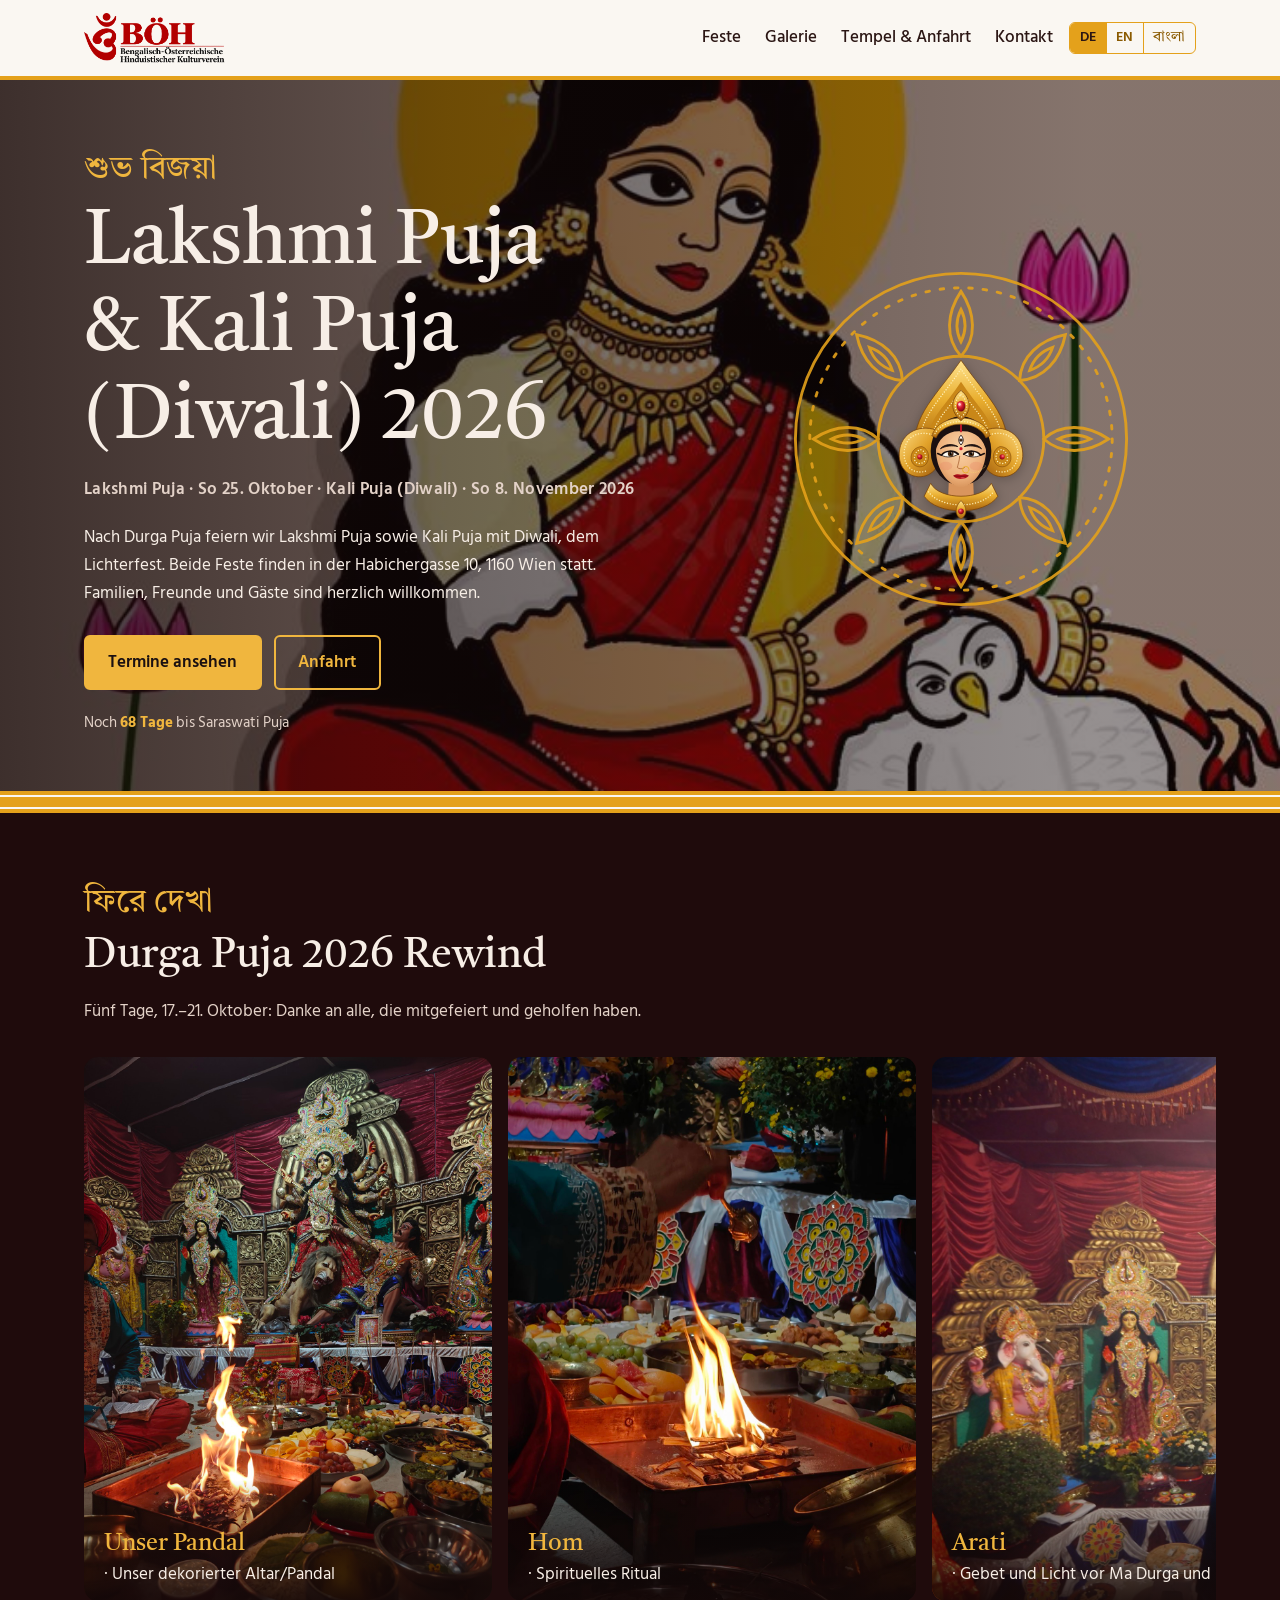
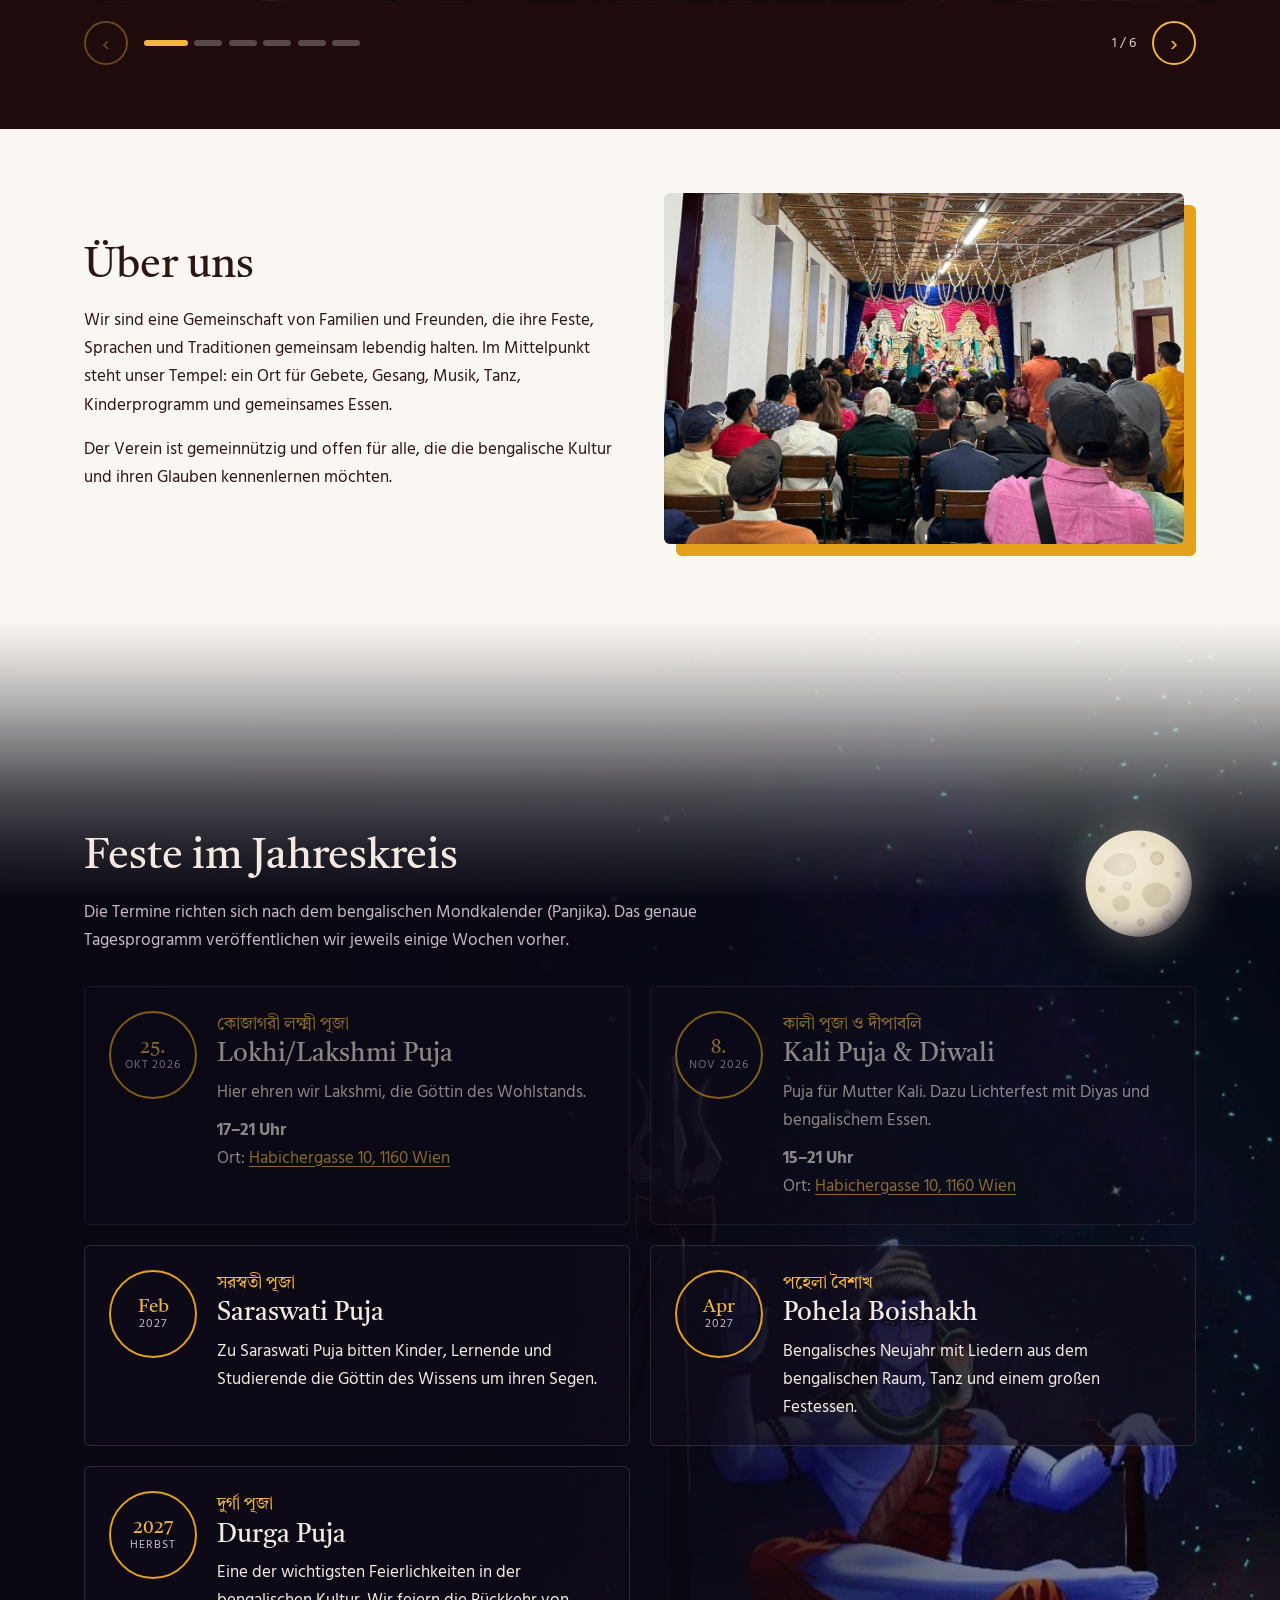
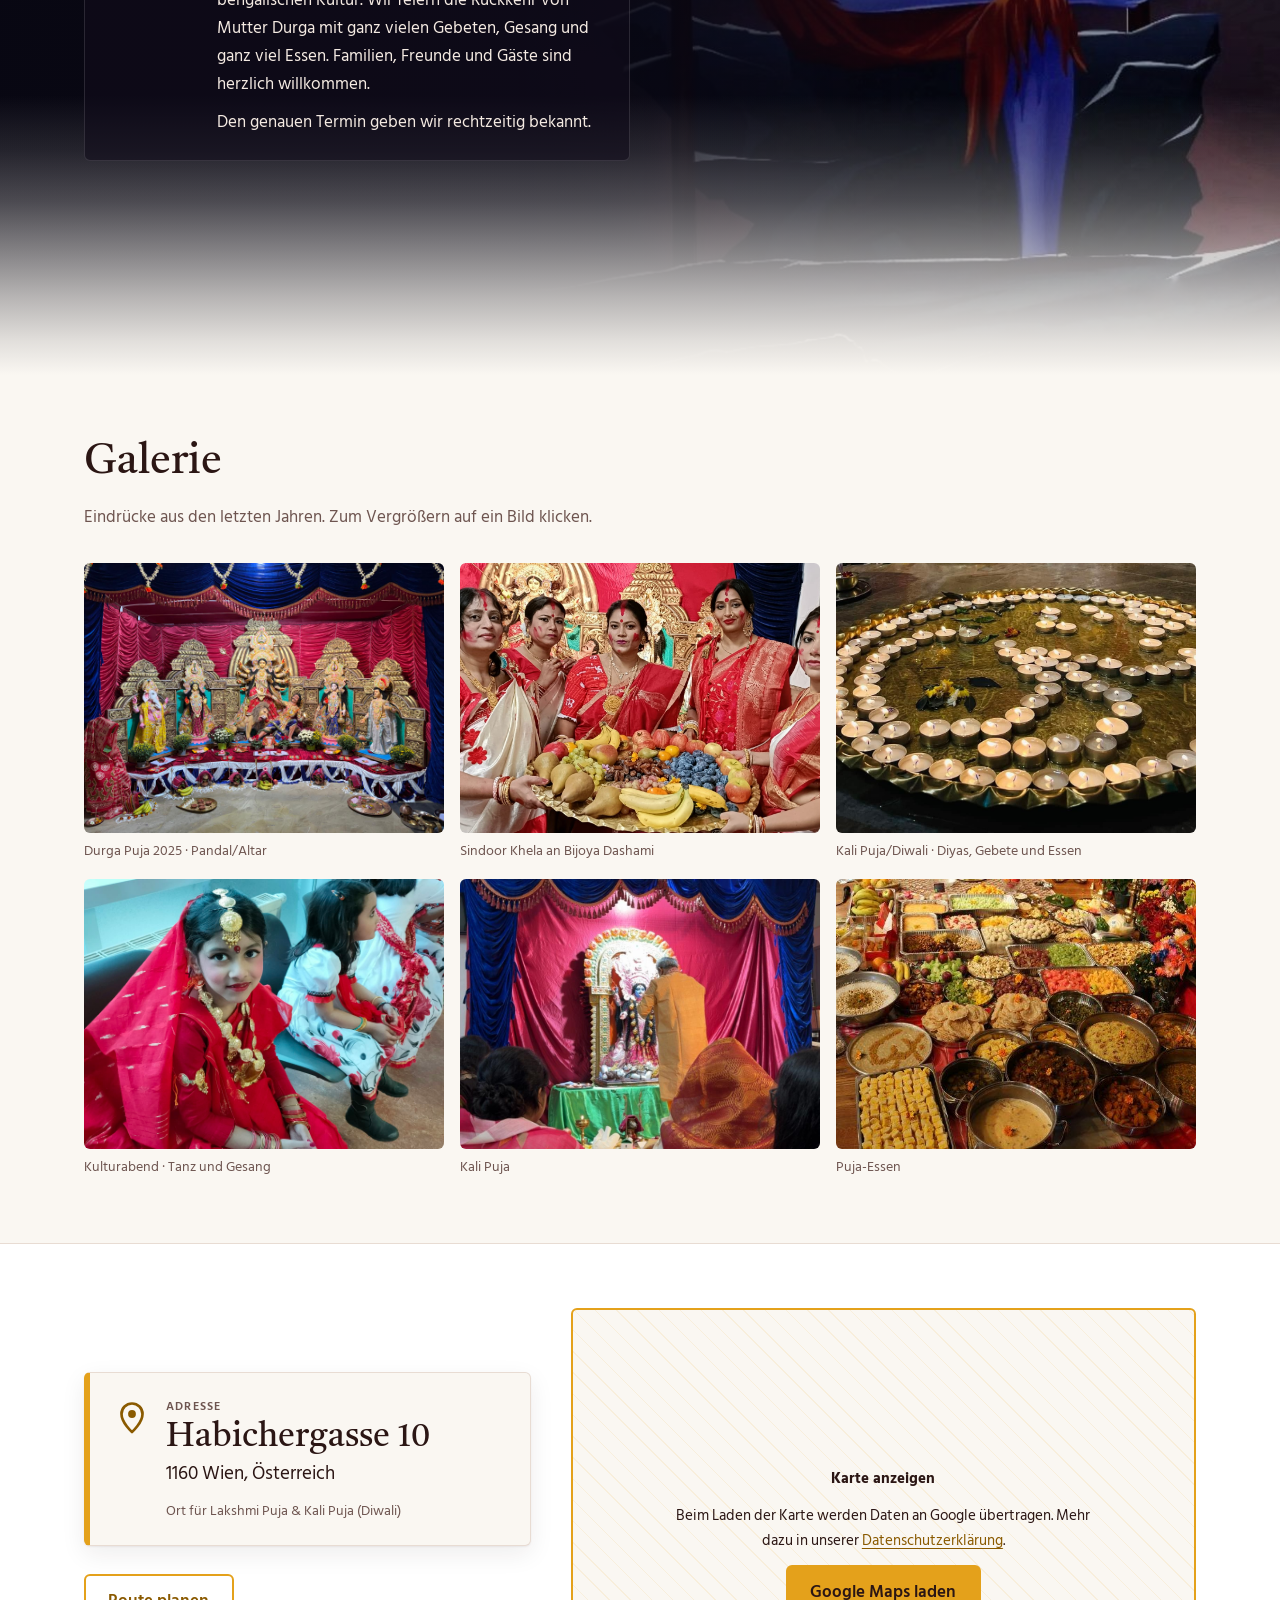
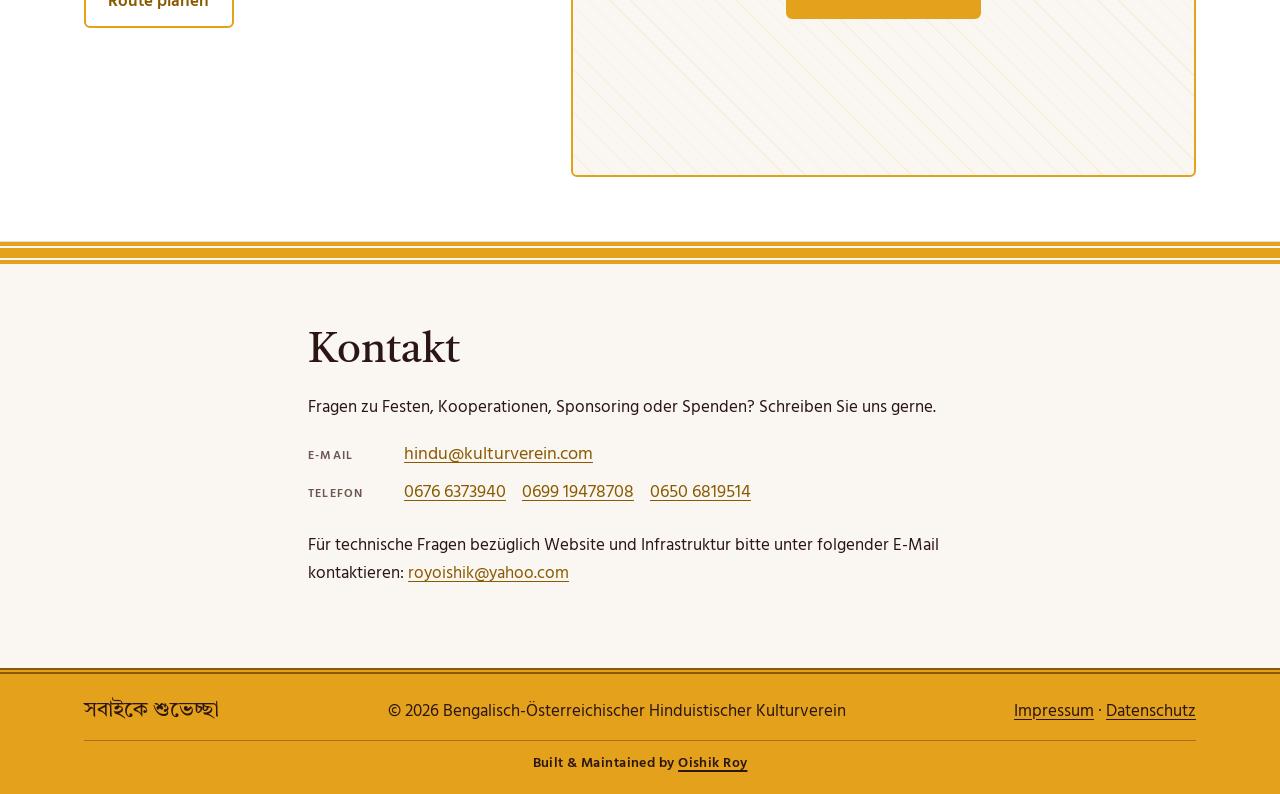
==== commit 0dc6c9f3: "update rewind captions" ====
--- a/index.html
+++ b/index.html
@@ -100,11 +100,11 @@
           <ul class="rw-track" id="rw-track">
             <li class="rw-slide">
               <img src="images/rewind-1.jpg" width="1200" height="1600" data-i18n-alt="rw.alt.1" alt="Pandal mit Durga, Lakshmi und Ganesha, davor das Hom-Feuer und Teller mit Bhog">
-              <p class="rw-cap" data-i18n="rw.cap.1"><strong>Unser Pandal</strong> · Ma Durga mit ihrer Familie, davor Hom-Feuer und Bhog</p>
+              <p class="rw-cap" data-i18n="rw.cap.1"><strong>Unser Pandal</strong> · Unser dekorierter Altar/Pandal</p>
             </li>
             <li class="rw-slide">
               <img src="images/rewind-2.jpg" width="1200" height="1600" loading="lazy" data-i18n-alt="rw.alt.2" alt="Der Priester gießt Ghee ins Hom-Feuer, dahinter Obst und Bhog">
-              <p class="rw-cap" data-i18n="rw.cap.2"><strong>Hom</strong> · Ghee für das heilige Feuer</p>
+              <p class="rw-cap" data-i18n="rw.cap.2"><strong>Hom</strong> · Spirituelles Ritual</p>
             </li>
             <li class="rw-slide">
               <img src="images/rewind-4.jpg" width="1600" height="1200" loading="lazy" data-i18n-alt="rw.alt.4" alt="Ein junger Mann im blauen Kurta bei der Arati vor Durga, Lakshmi, Saraswati, Ganesha und Kartik">
@@ -112,7 +112,7 @@
             </li>
             <li class="rw-slide">
               <img src="images/rewind-6.jpg" width="1200" height="1600" loading="lazy" data-i18n-alt="rw.alt.6" alt="Ein junger Mann im goldenen Kurta lacht in die Kamera, um ihn herum sitzen weitere Gäste in Festtagskleidung">
-              <p class="rw-cap" data-i18n="rw.cap.6"><strong>Gemeinschaft</strong> · Festtagskleidung und gute Laune</p>
+              <p class="rw-cap" data-i18n="rw.cap.6"><strong>Gemeinschaft</strong> · Zusammenkommen und gute Laune</p>
             </li>
             <li class="rw-slide">
               <img src="images/rewind-3.jpg" width="1200" height="1600" loading="lazy" data-i18n-alt="rw.alt.3" alt="Eine Frau im rot-weißen Sari verabschiedet die Durga-Pratima beim Debi Boron">
@@ -393,7 +393,7 @@
     <button class="lb-nav lb-next" type="button" id="lb-next" data-i18n-label="lb.next" aria-label="Nächstes Bild">›</button>
   </div>
 
-  <script src="js/i18n.js?v=9"></script>
+  <script src="js/i18n.js?v=10"></script>
   <script src="js/main.js?v=6"></script>
 </body>
 </html>
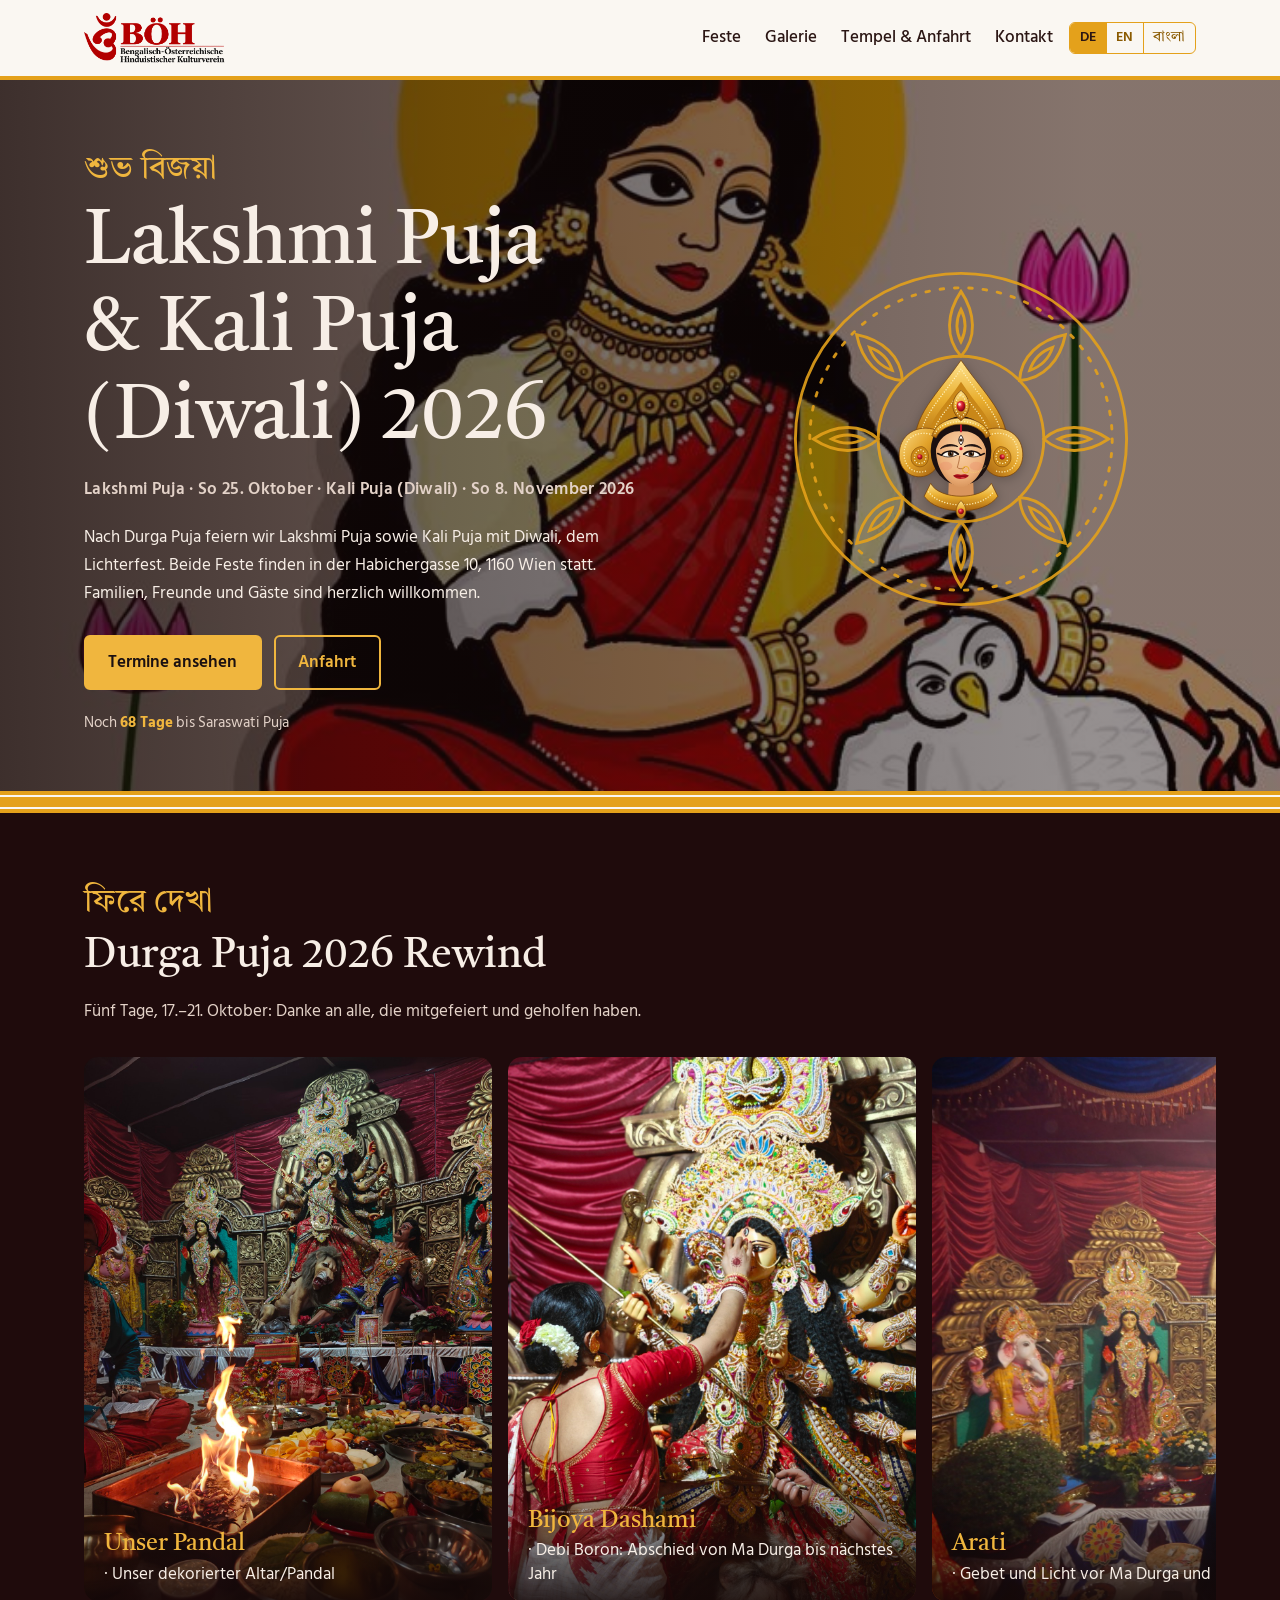
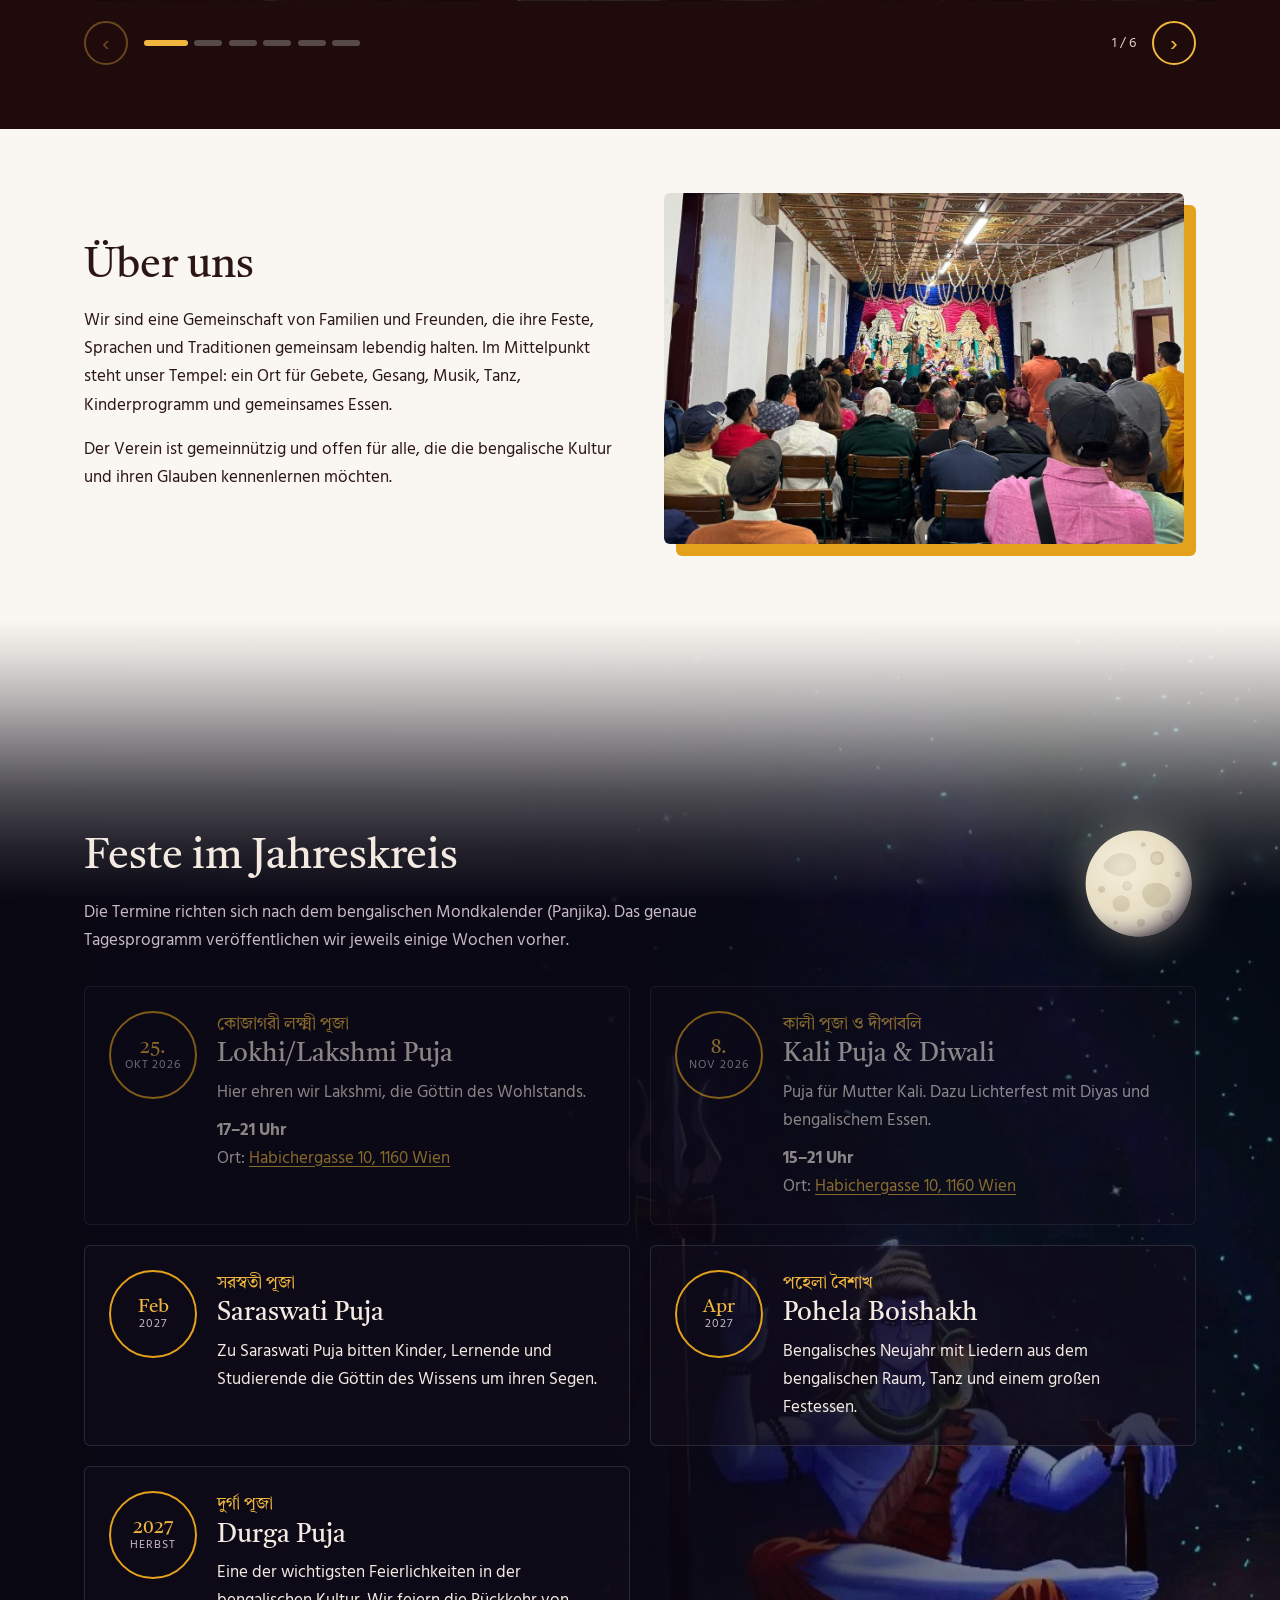
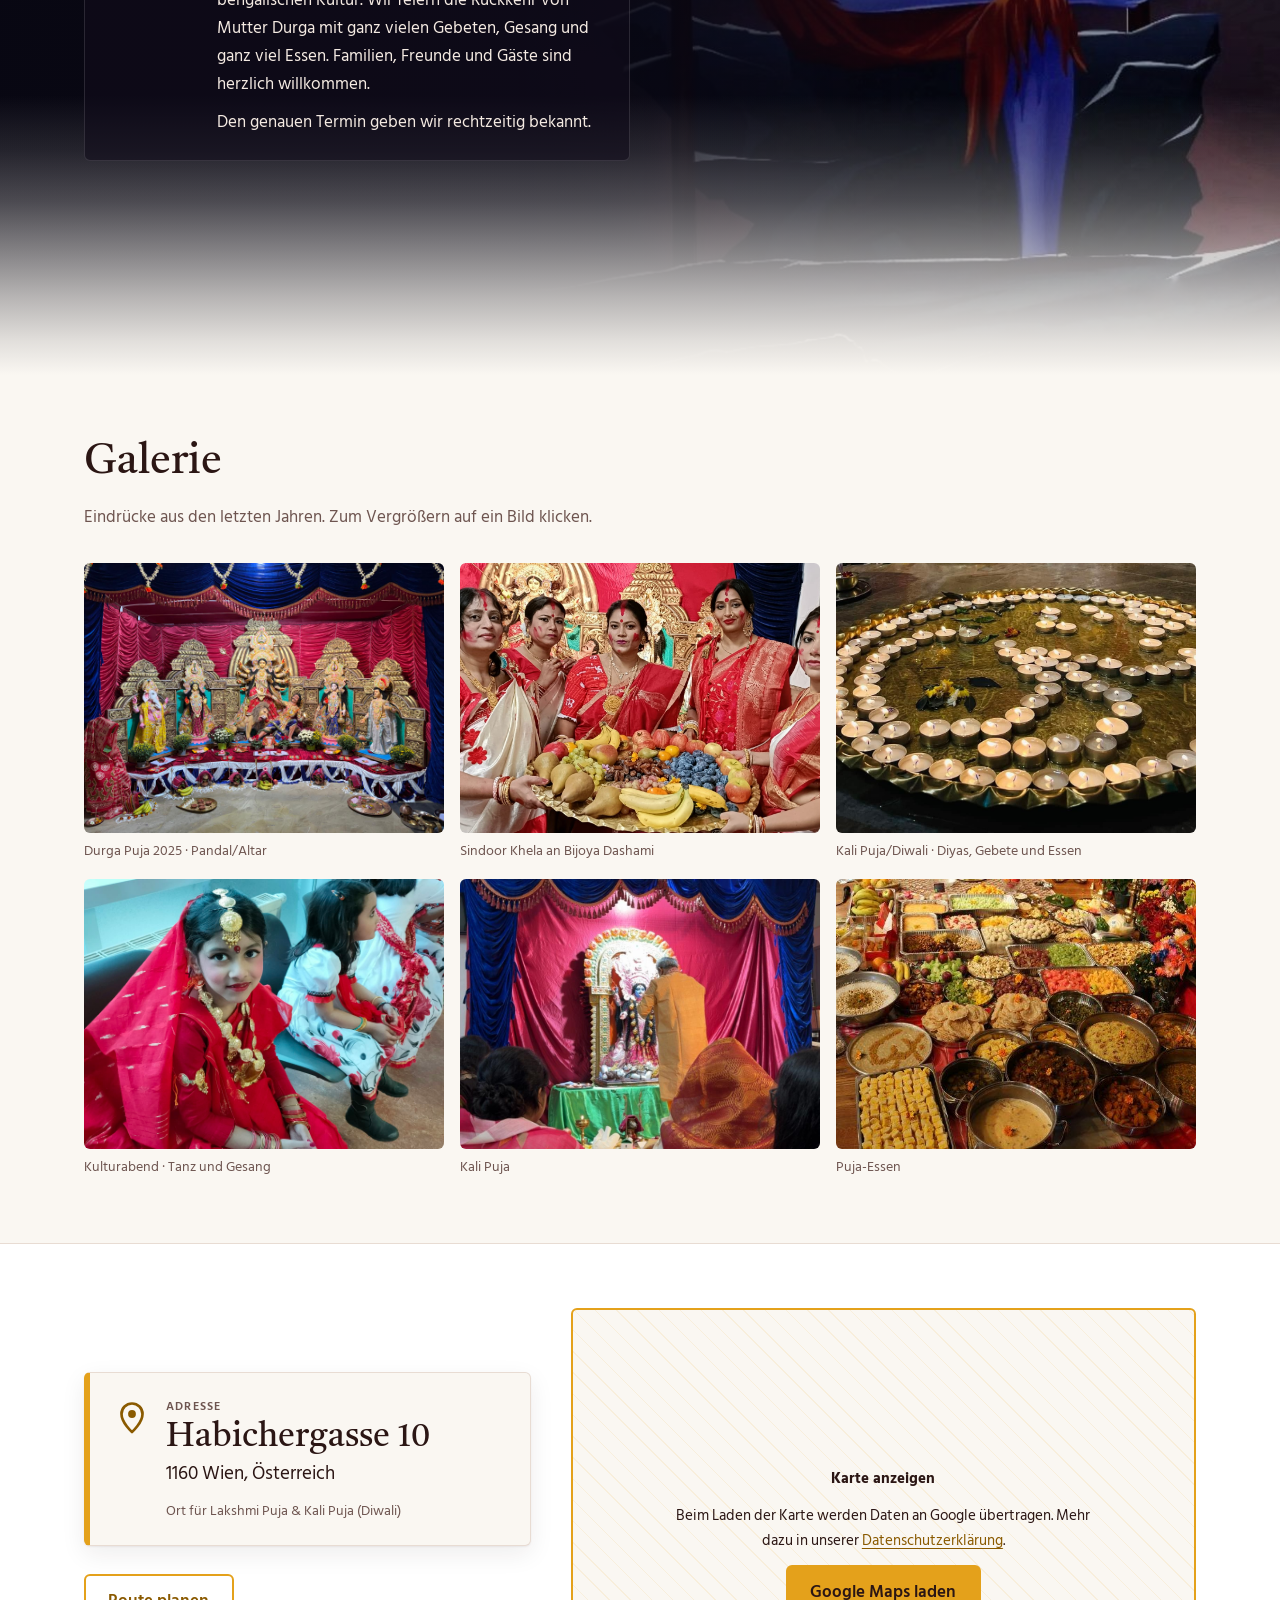
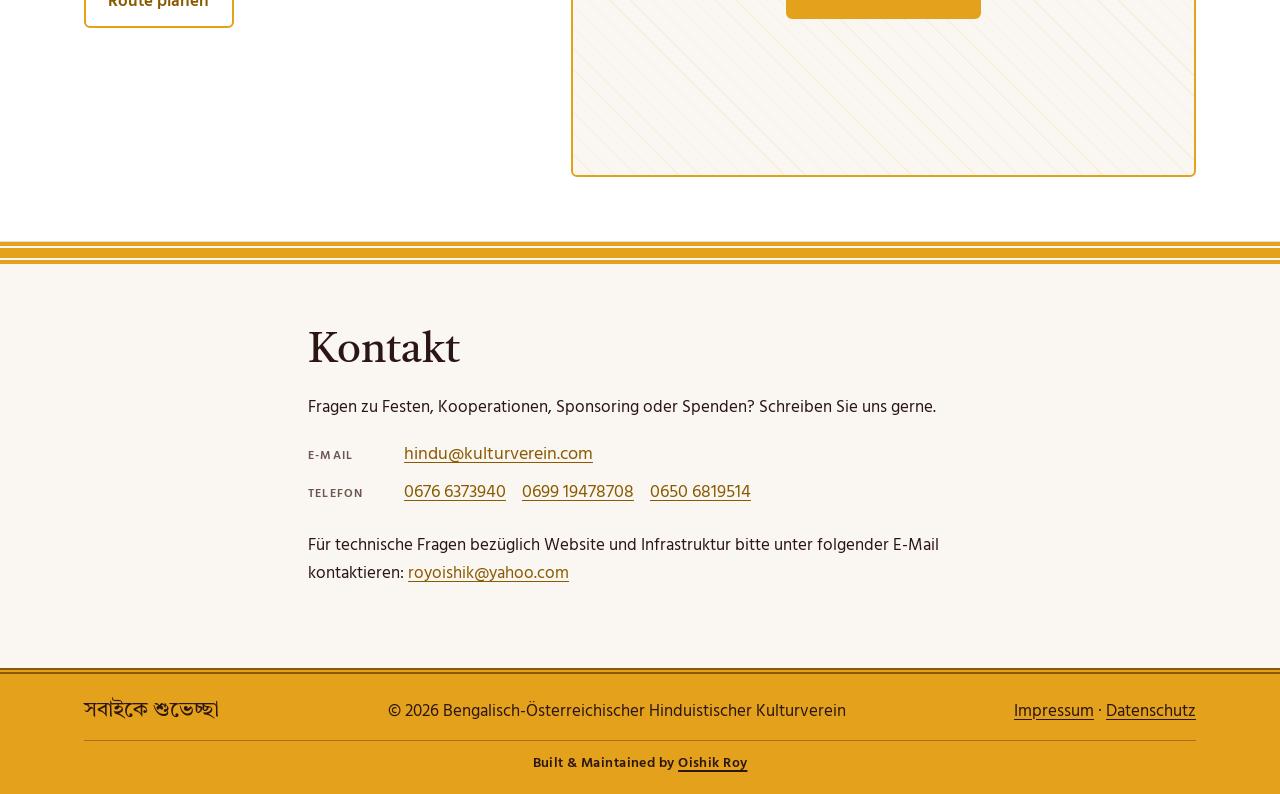
==== commit b8bb8ccb: "swap hom and bijoya dashami in rewind" ====
--- a/index.html
+++ b/index.html
@@ -103,20 +103,20 @@
               <p class="rw-cap" data-i18n="rw.cap.1"><strong>Unser Pandal</strong> · Unser dekorierter Altar/Pandal</p>
             </li>
             <li class="rw-slide">
+              <img src="images/rewind-3.jpg" width="1200" height="1600" loading="lazy" data-i18n-alt="rw.alt.3" alt="Eine Frau im rot-weißen Sari verabschiedet die Durga-Pratima beim Debi Boron">
+              <p class="rw-cap" data-i18n="rw.cap.3"><strong>Bijoya Dashami</strong> · Debi Boron: Abschied von Ma Durga bis nächstes Jahr</p>
+            </li>
+            <li class="rw-slide">
+              <img src="images/rewind-4.jpg" width="1600" height="1200" loading="lazy" data-i18n-alt="rw.alt.4" alt="Ein junger Mann im blauen Kurta bei der Arati vor Durga, Lakshmi, Saraswati, Ganesha und Kartik">
+              <p class="rw-cap" data-i18n="rw.cap.4"><strong>Arati</strong> · Gebet und Licht vor Ma Durga und ihrer Familie</p>
+            </li>
+            <li class="rw-slide">
+              <img src="images/rewind-6.jpg" width="1200" height="1600" loading="lazy" data-i18n-alt="rw.alt.6" alt="Ein junger Mann im goldenen Kurta lacht in die Kamera, um ihn herum sitzen weitere Gäste in Festtagskleidung">
+              <p class="rw-cap" data-i18n="rw.cap.6"><strong>Gemeinschaft</strong> · Zusammenkommen und gute Laune</p>
+            </li>
+            <li class="rw-slide">
               <img src="images/rewind-2.jpg" width="1200" height="1600" loading="lazy" data-i18n-alt="rw.alt.2" alt="Der Priester gießt Ghee ins Hom-Feuer, dahinter Obst und Bhog">
               <p class="rw-cap" data-i18n="rw.cap.2"><strong>Hom</strong> · Spirituelles Ritual</p>
-            </li>
-            <li class="rw-slide">
-              <img src="images/rewind-4.jpg" width="1600" height="1200" loading="lazy" data-i18n-alt="rw.alt.4" alt="Ein junger Mann im blauen Kurta bei der Arati vor Durga, Lakshmi, Saraswati, Ganesha und Kartik">
-              <p class="rw-cap" data-i18n="rw.cap.4"><strong>Arati</strong> · Gebet und Licht vor Ma Durga und ihrer Familie</p>
-            </li>
-            <li class="rw-slide">
-              <img src="images/rewind-6.jpg" width="1200" height="1600" loading="lazy" data-i18n-alt="rw.alt.6" alt="Ein junger Mann im goldenen Kurta lacht in die Kamera, um ihn herum sitzen weitere Gäste in Festtagskleidung">
-              <p class="rw-cap" data-i18n="rw.cap.6"><strong>Gemeinschaft</strong> · Zusammenkommen und gute Laune</p>
-            </li>
-            <li class="rw-slide">
-              <img src="images/rewind-3.jpg" width="1200" height="1600" loading="lazy" data-i18n-alt="rw.alt.3" alt="Eine Frau im rot-weißen Sari verabschiedet die Durga-Pratima beim Debi Boron">
-              <p class="rw-cap" data-i18n="rw.cap.3"><strong>Bijoya Dashami</strong> · Debi Boron: Abschied von Ma Durga bis nächstes Jahr</p>
             </li>
             <li class="rw-slide">
               <img src="images/rewind-5.jpg" width="1600" height="1200" loading="lazy" data-i18n-alt="rw.alt.5" alt="Frauen in festlichen Saris tanzen lachend vor der Durga-Pratima">
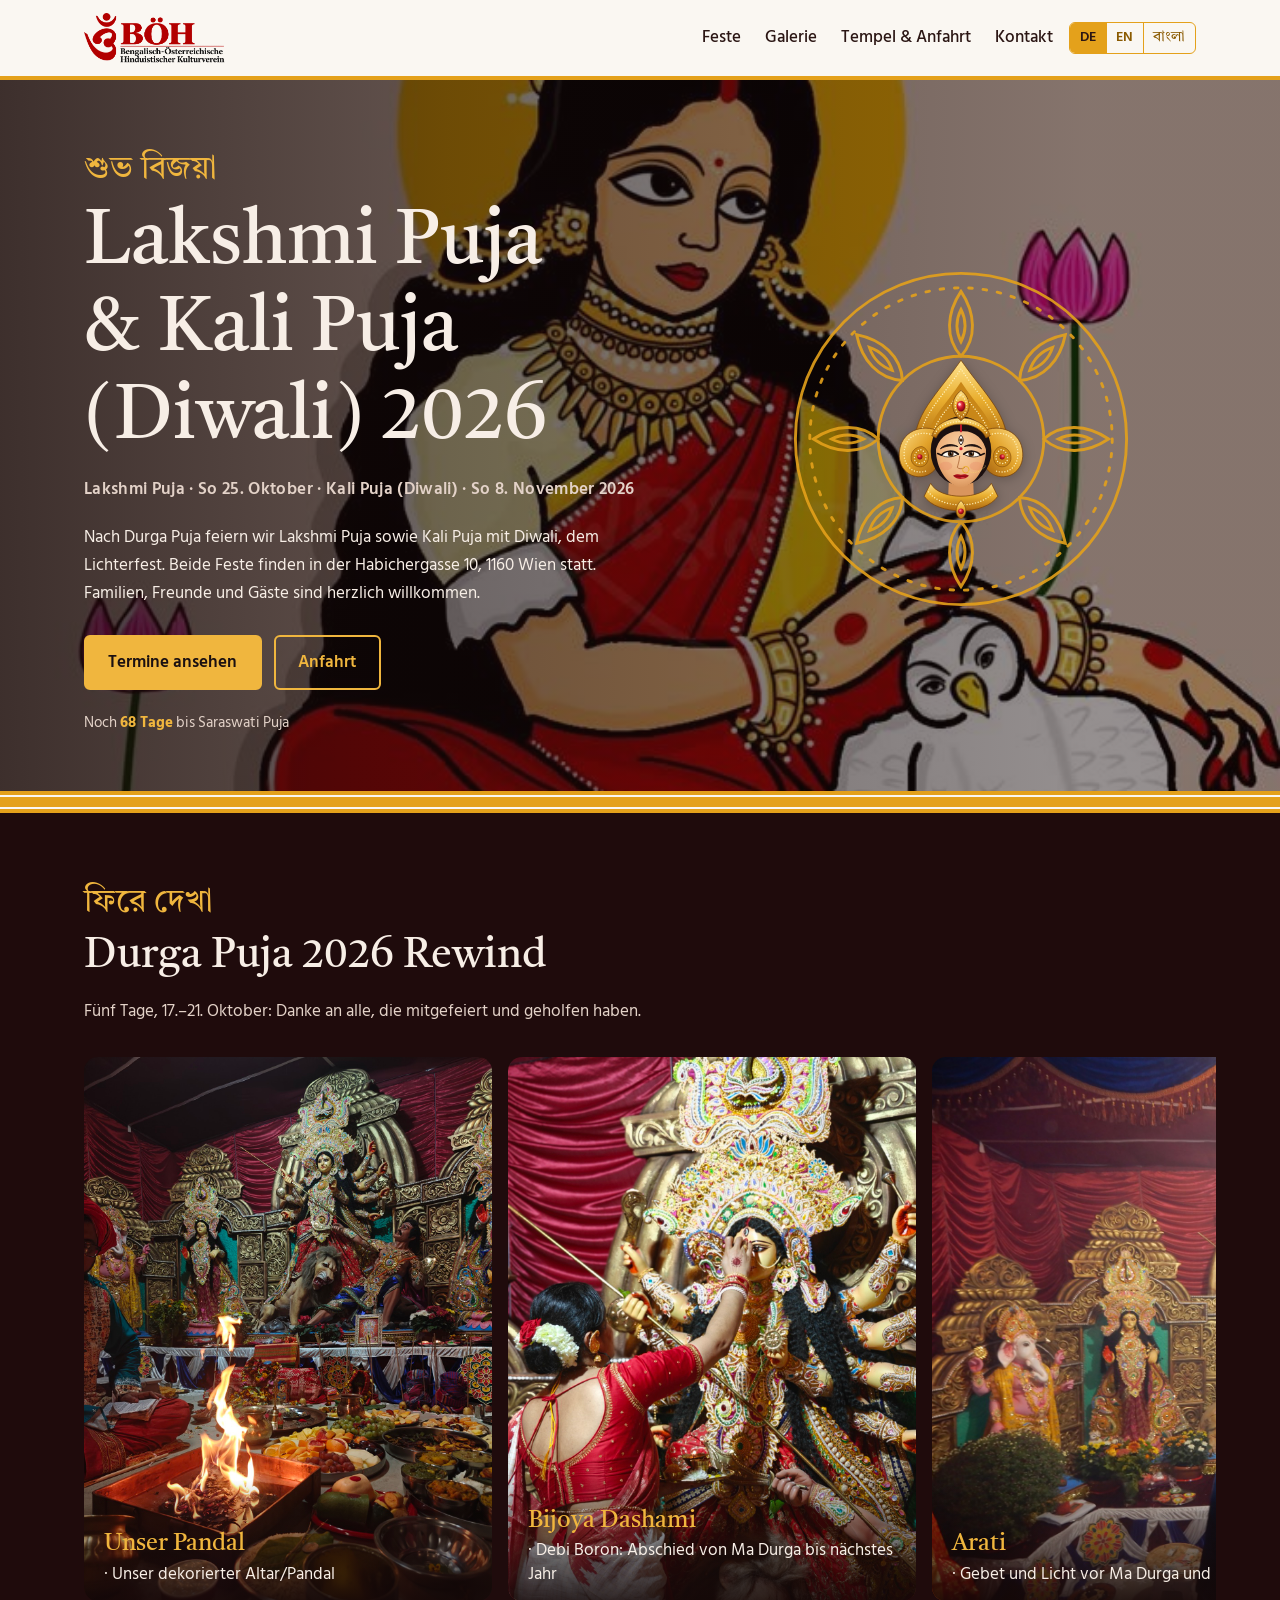
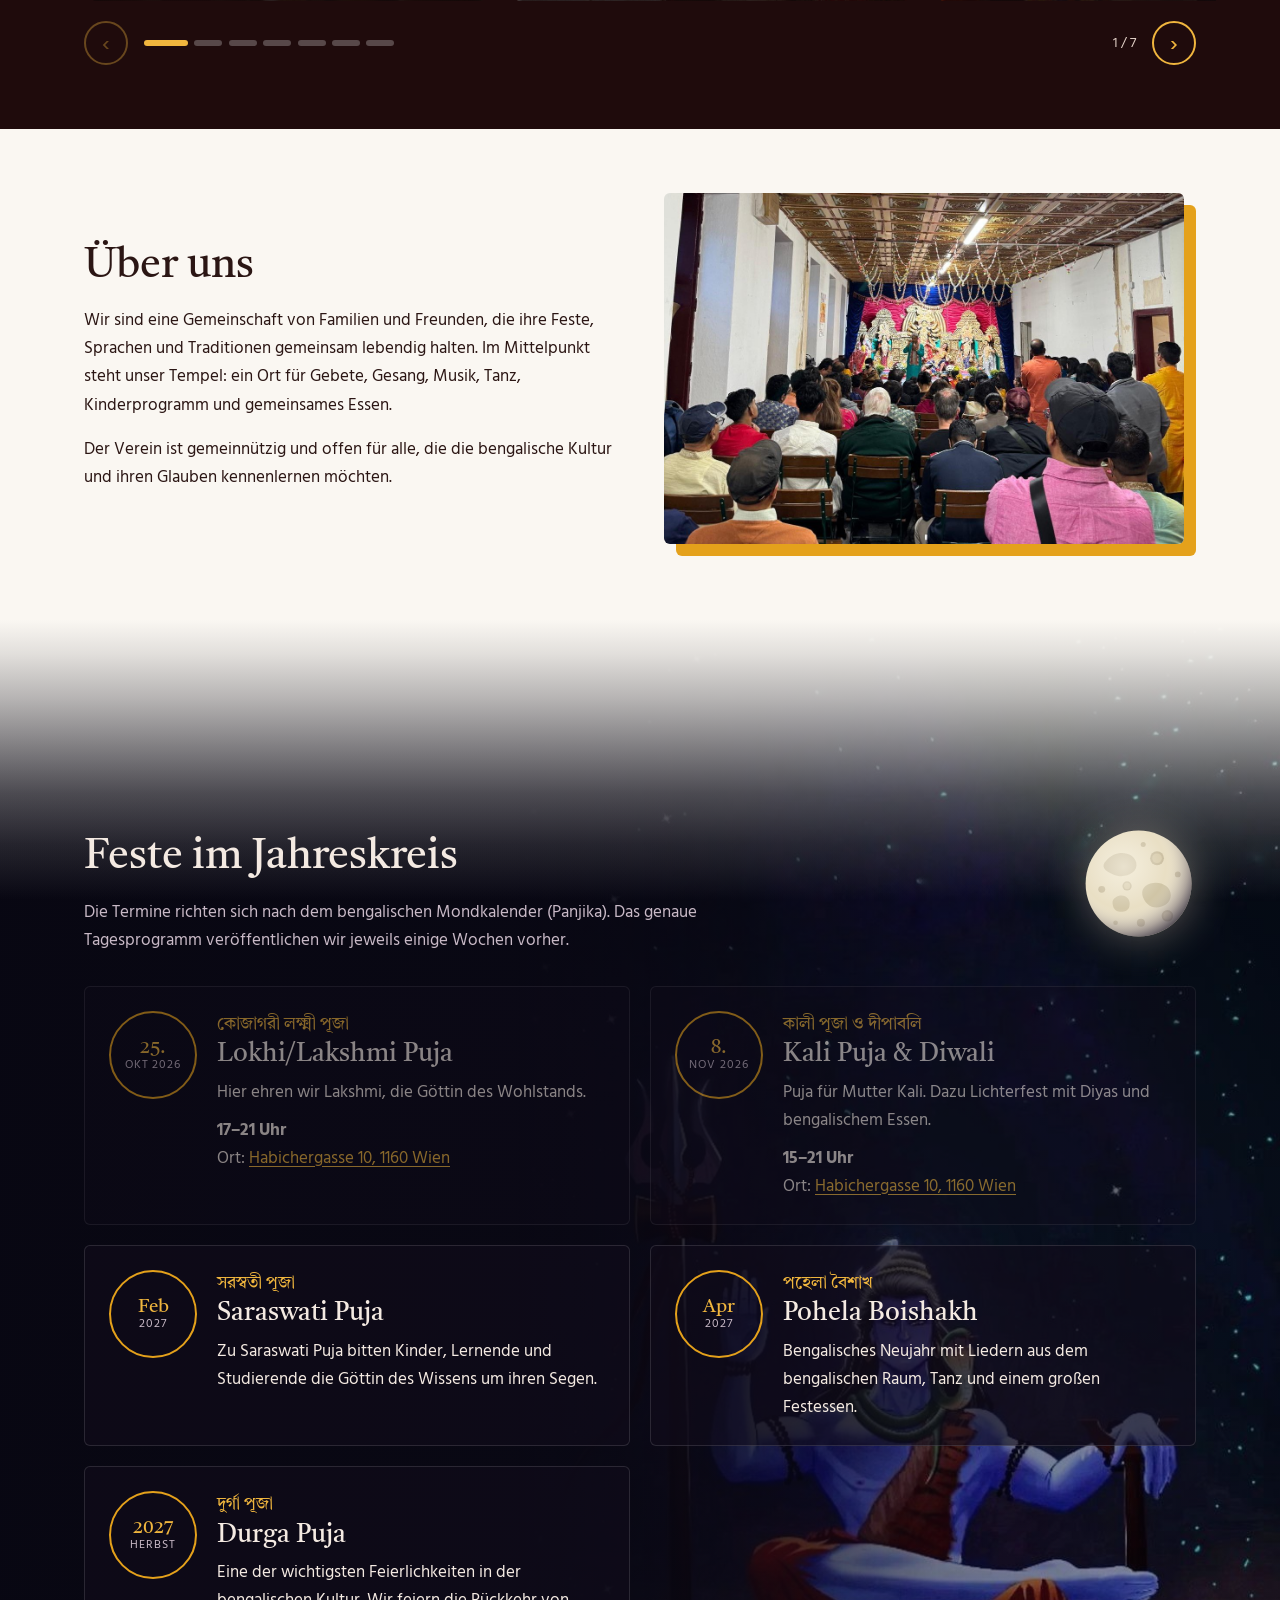
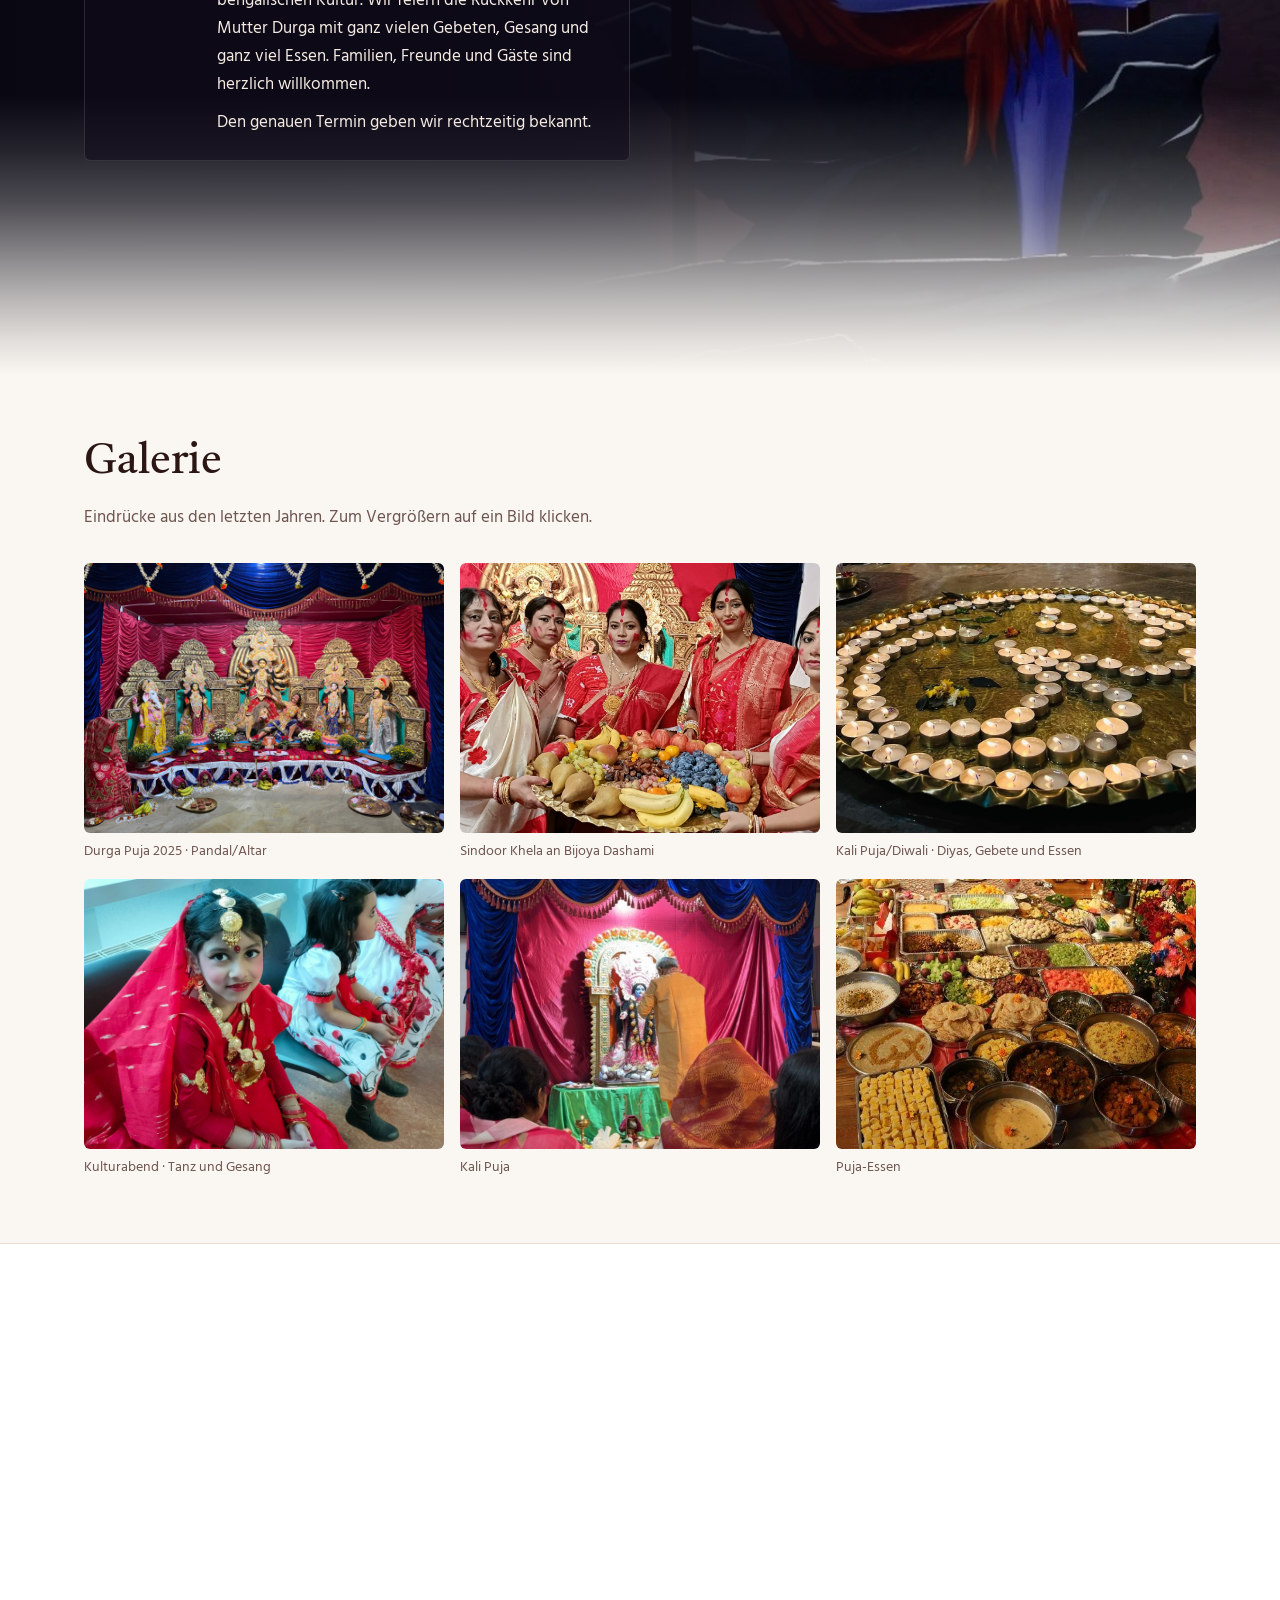
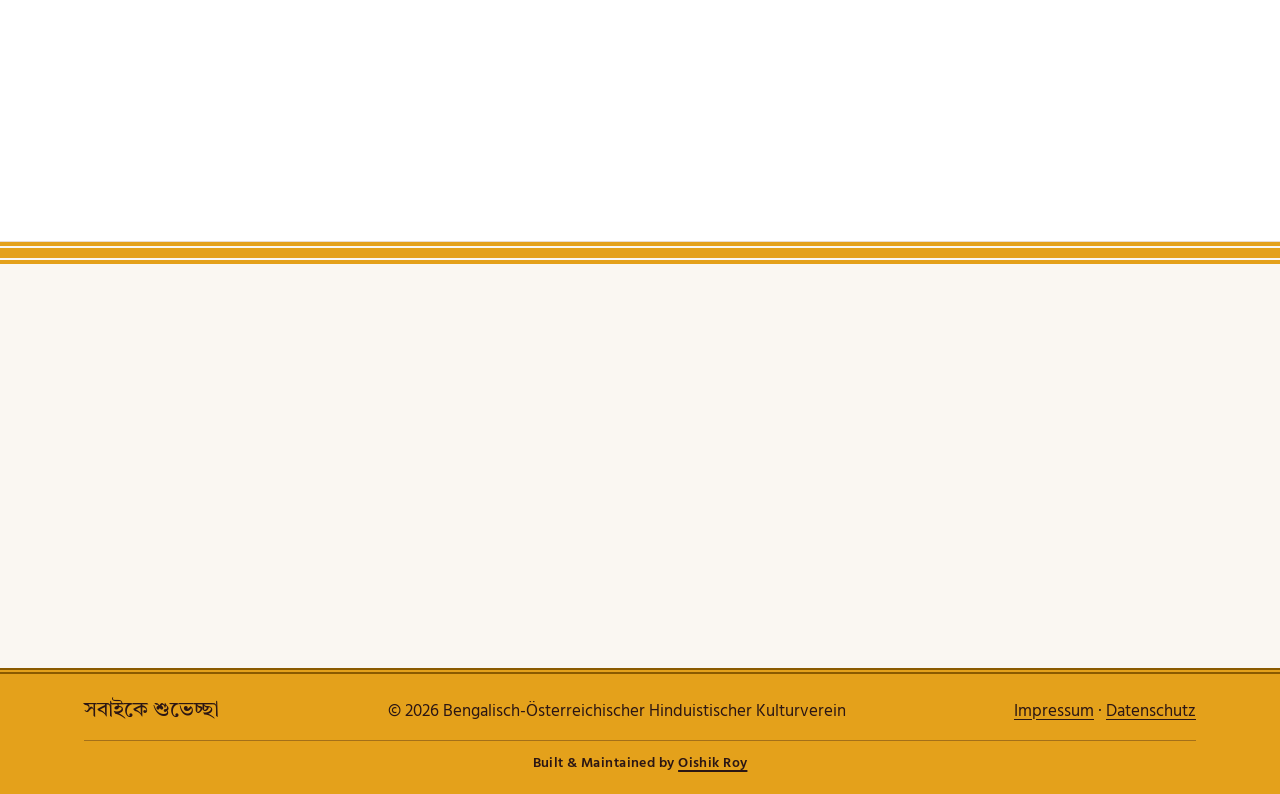
==== commit 0bd4196f: "add dhak photo to rewind" ====
--- a/index.html
+++ b/index.html
@@ -117,6 +117,10 @@
             <li class="rw-slide">
               <img src="images/rewind-2.jpg" width="1200" height="1600" loading="lazy" data-i18n-alt="rw.alt.2" alt="Der Priester gießt Ghee ins Hom-Feuer, dahinter Obst und Bhog">
               <p class="rw-cap" data-i18n="rw.cap.2"><strong>Hom</strong> · Spirituelles Ritual</p>
+            </li>
+            <li class="rw-slide">
+              <img src="images/rewind-7.jpg" width="1200" height="1600" loading="lazy" data-i18n-alt="rw.alt.7" alt="Ein Mann im dunkelblauen Kurta spielt den Dhak vor der Durga-Pratima">
+              <p class="rw-cap" data-i18n="rw.cap.7"><strong>Dhak</strong> · Der Klang der Puja</p>
             </li>
             <li class="rw-slide">
               <img src="images/rewind-5.jpg" width="1600" height="1200" loading="lazy" data-i18n-alt="rw.alt.5" alt="Frauen in festlichen Saris tanzen lachend vor der Durga-Pratima">
@@ -393,7 +397,7 @@
     <button class="lb-nav lb-next" type="button" id="lb-next" data-i18n-label="lb.next" aria-label="Nächstes Bild">›</button>
   </div>
 
-  <script src="js/i18n.js?v=10"></script>
+  <script src="js/i18n.js?v=11"></script>
   <script src="js/main.js?v=6"></script>
 </body>
 </html>
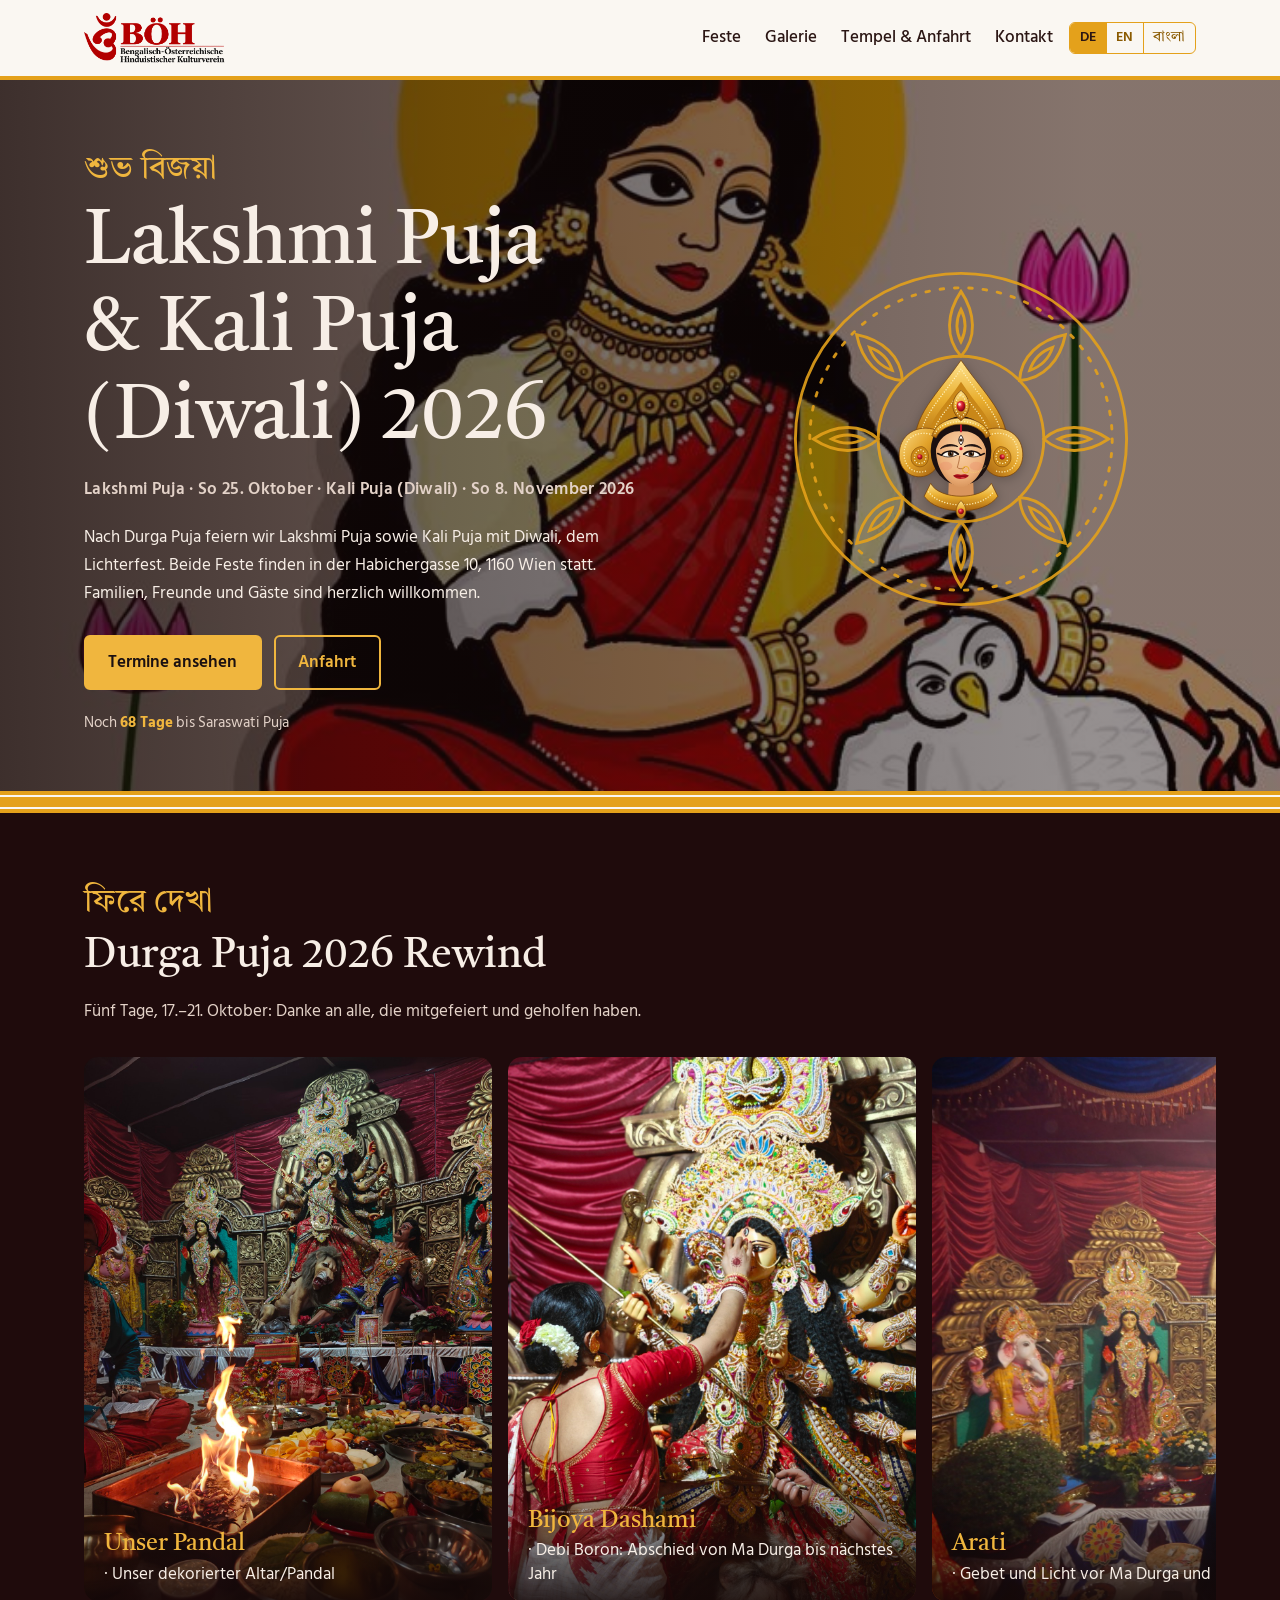
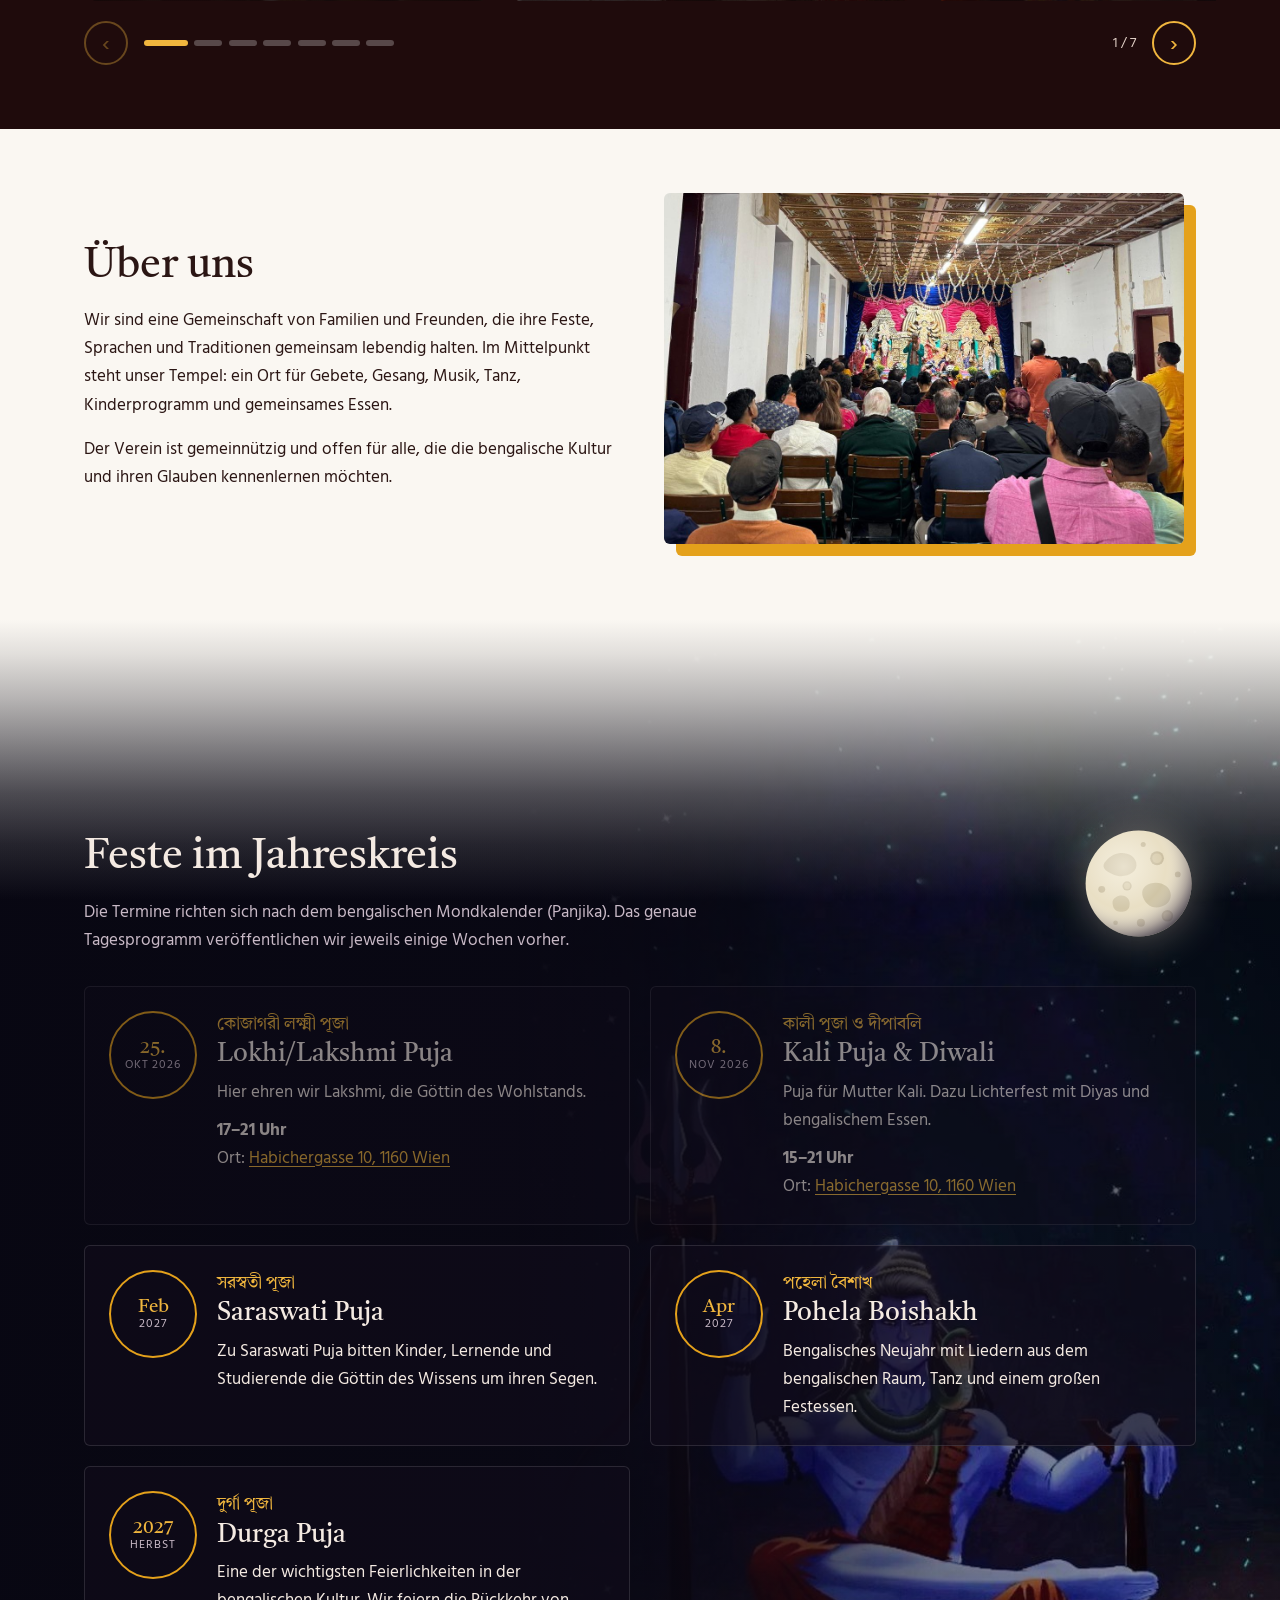
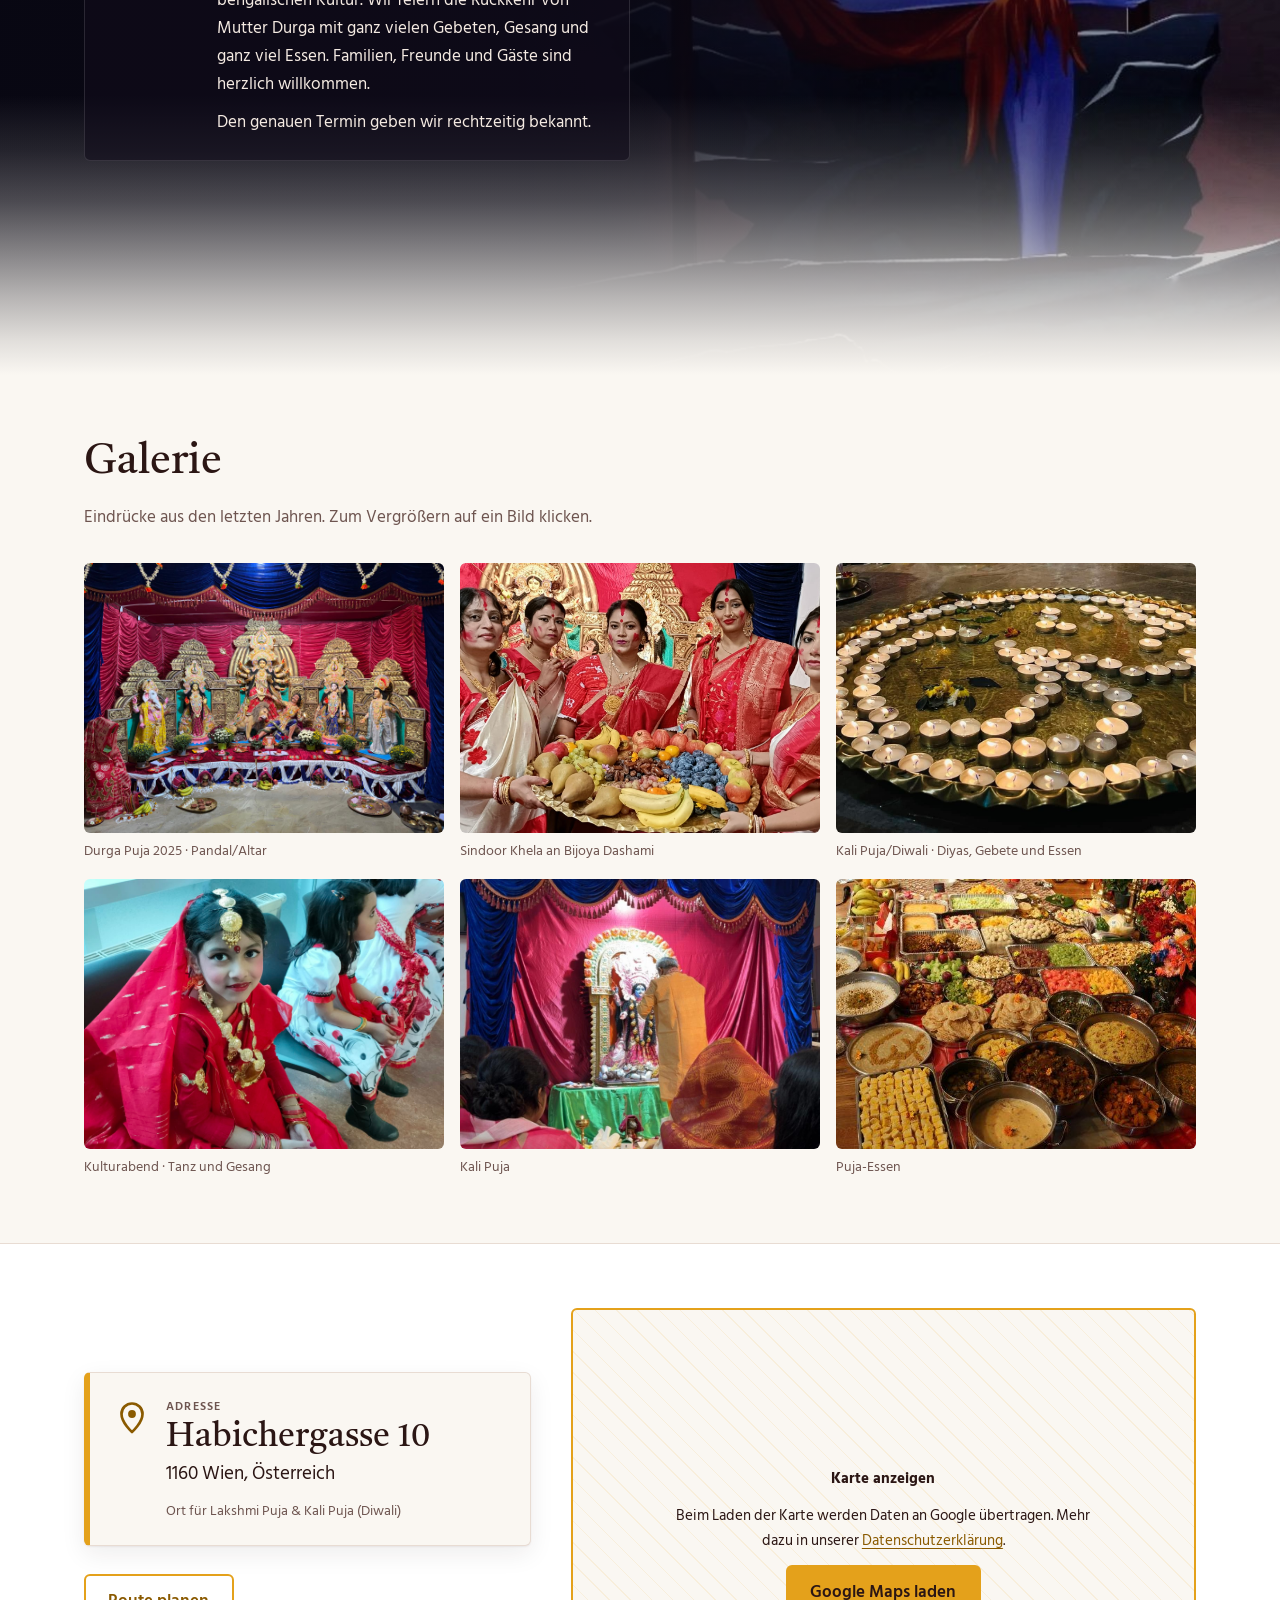
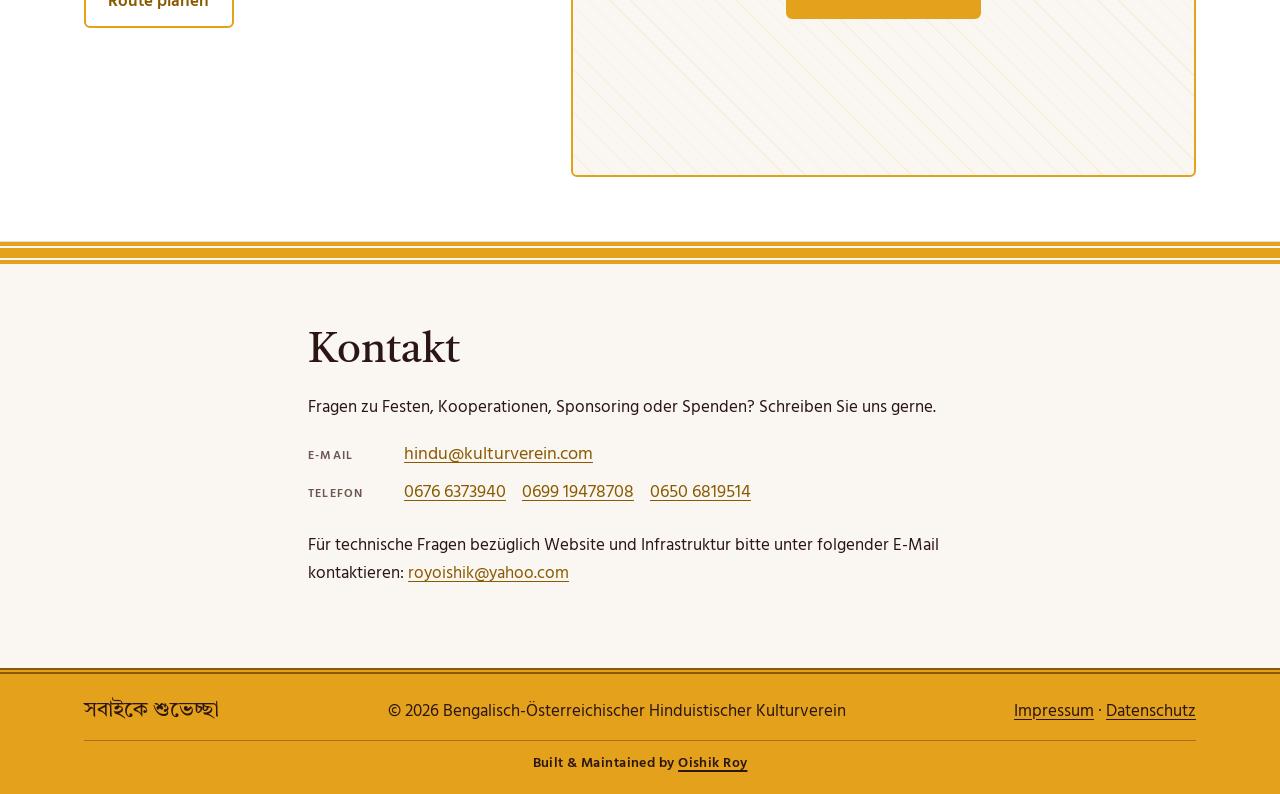
==== commit 1fe36656: "move dhak photo to end of rewind" ====
--- a/index.html
+++ b/index.html
@@ -119,12 +119,12 @@
               <p class="rw-cap" data-i18n="rw.cap.2"><strong>Hom</strong> · Spirituelles Ritual</p>
             </li>
             <li class="rw-slide">
+              <img src="images/rewind-5.jpg" width="1600" height="1200" loading="lazy" data-i18n-alt="rw.alt.5" alt="Frauen in festlichen Saris tanzen lachend vor der Durga-Pratima">
+              <p class="rw-cap" data-i18n="rw.cap.5"><strong>Gemeinsam feiern</strong> · Tanz und Lachen vor Ma Durga</p>
+            </li>
+            <li class="rw-slide">
               <img src="images/rewind-7.jpg" width="1200" height="1600" loading="lazy" data-i18n-alt="rw.alt.7" alt="Ein Mann im dunkelblauen Kurta spielt den Dhak vor der Durga-Pratima">
               <p class="rw-cap" data-i18n="rw.cap.7"><strong>Dhak</strong> · Der Klang der Puja</p>
-            </li>
-            <li class="rw-slide">
-              <img src="images/rewind-5.jpg" width="1600" height="1200" loading="lazy" data-i18n-alt="rw.alt.5" alt="Frauen in festlichen Saris tanzen lachend vor der Durga-Pratima">
-              <p class="rw-cap" data-i18n="rw.cap.5"><strong>Gemeinsam feiern</strong> · Tanz und Lachen vor Ma Durga</p>
             </li>
           </ul>
           <div class="rw-controls">
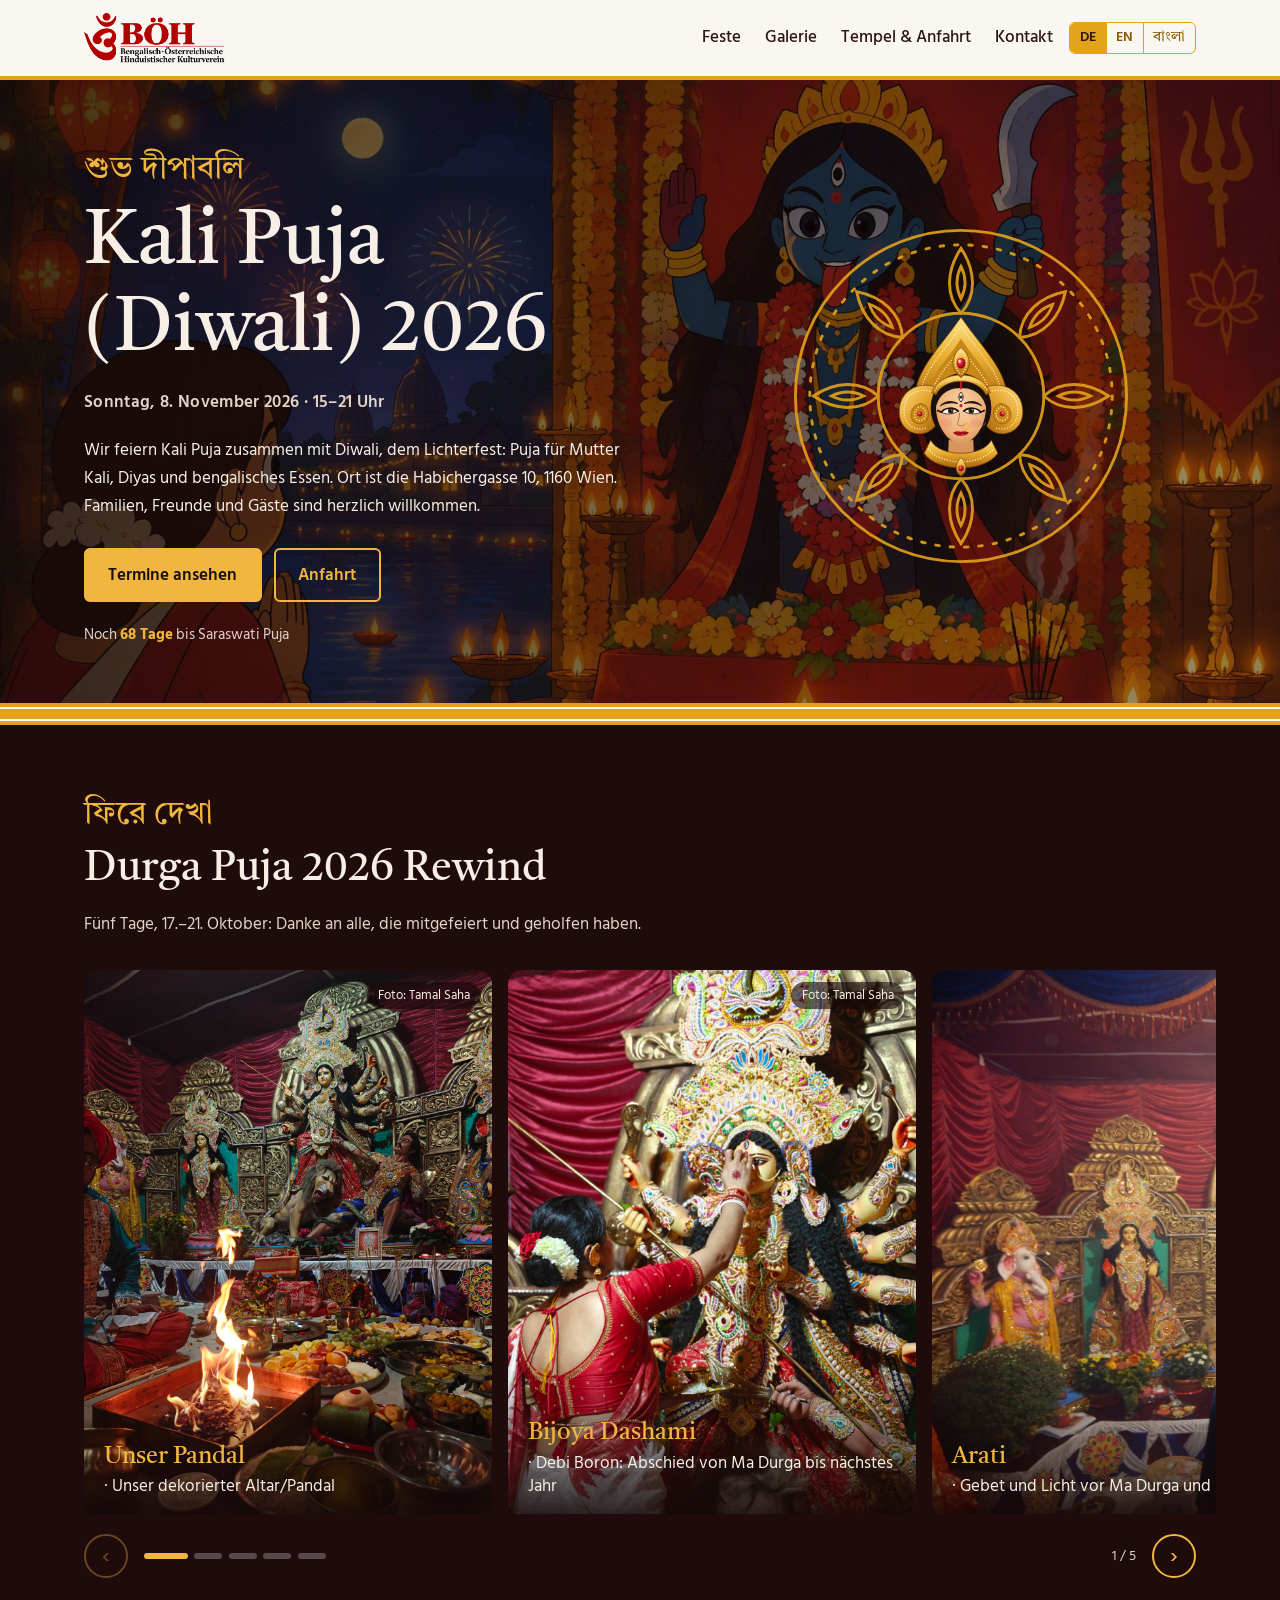
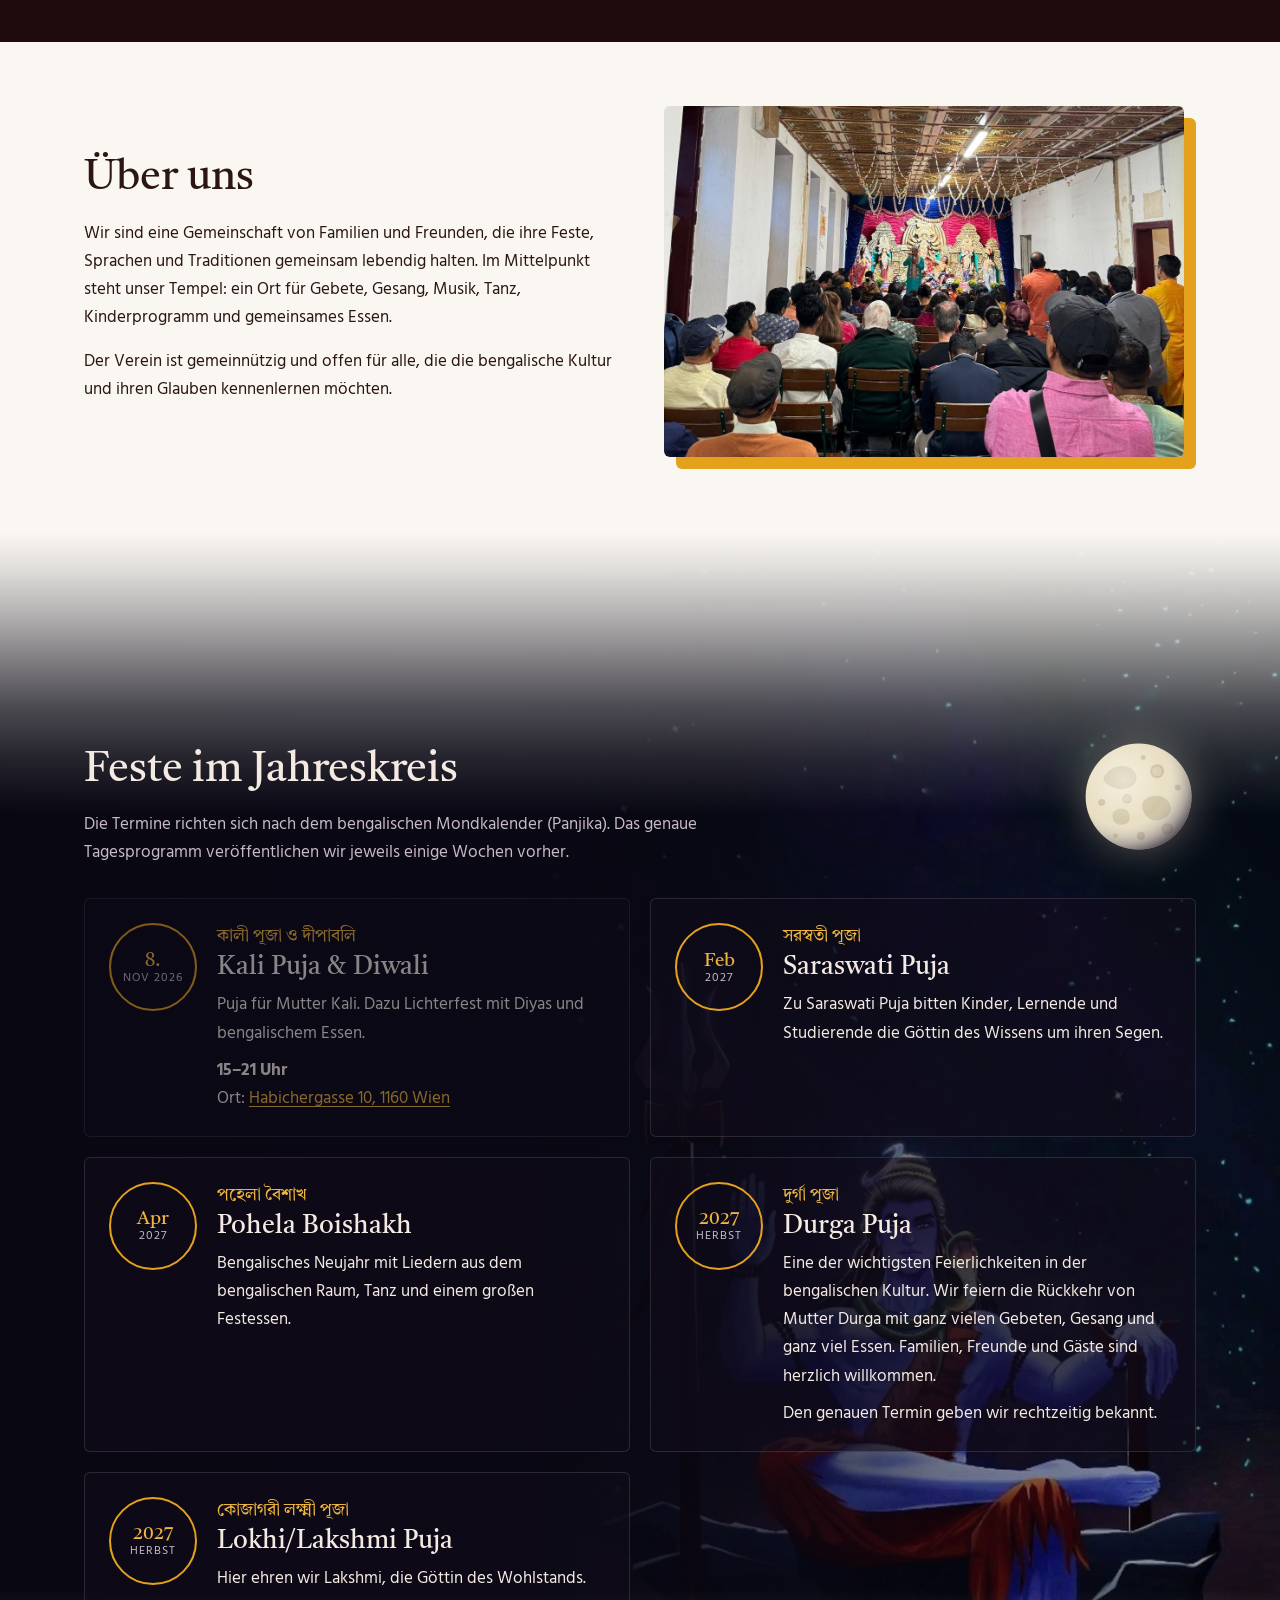
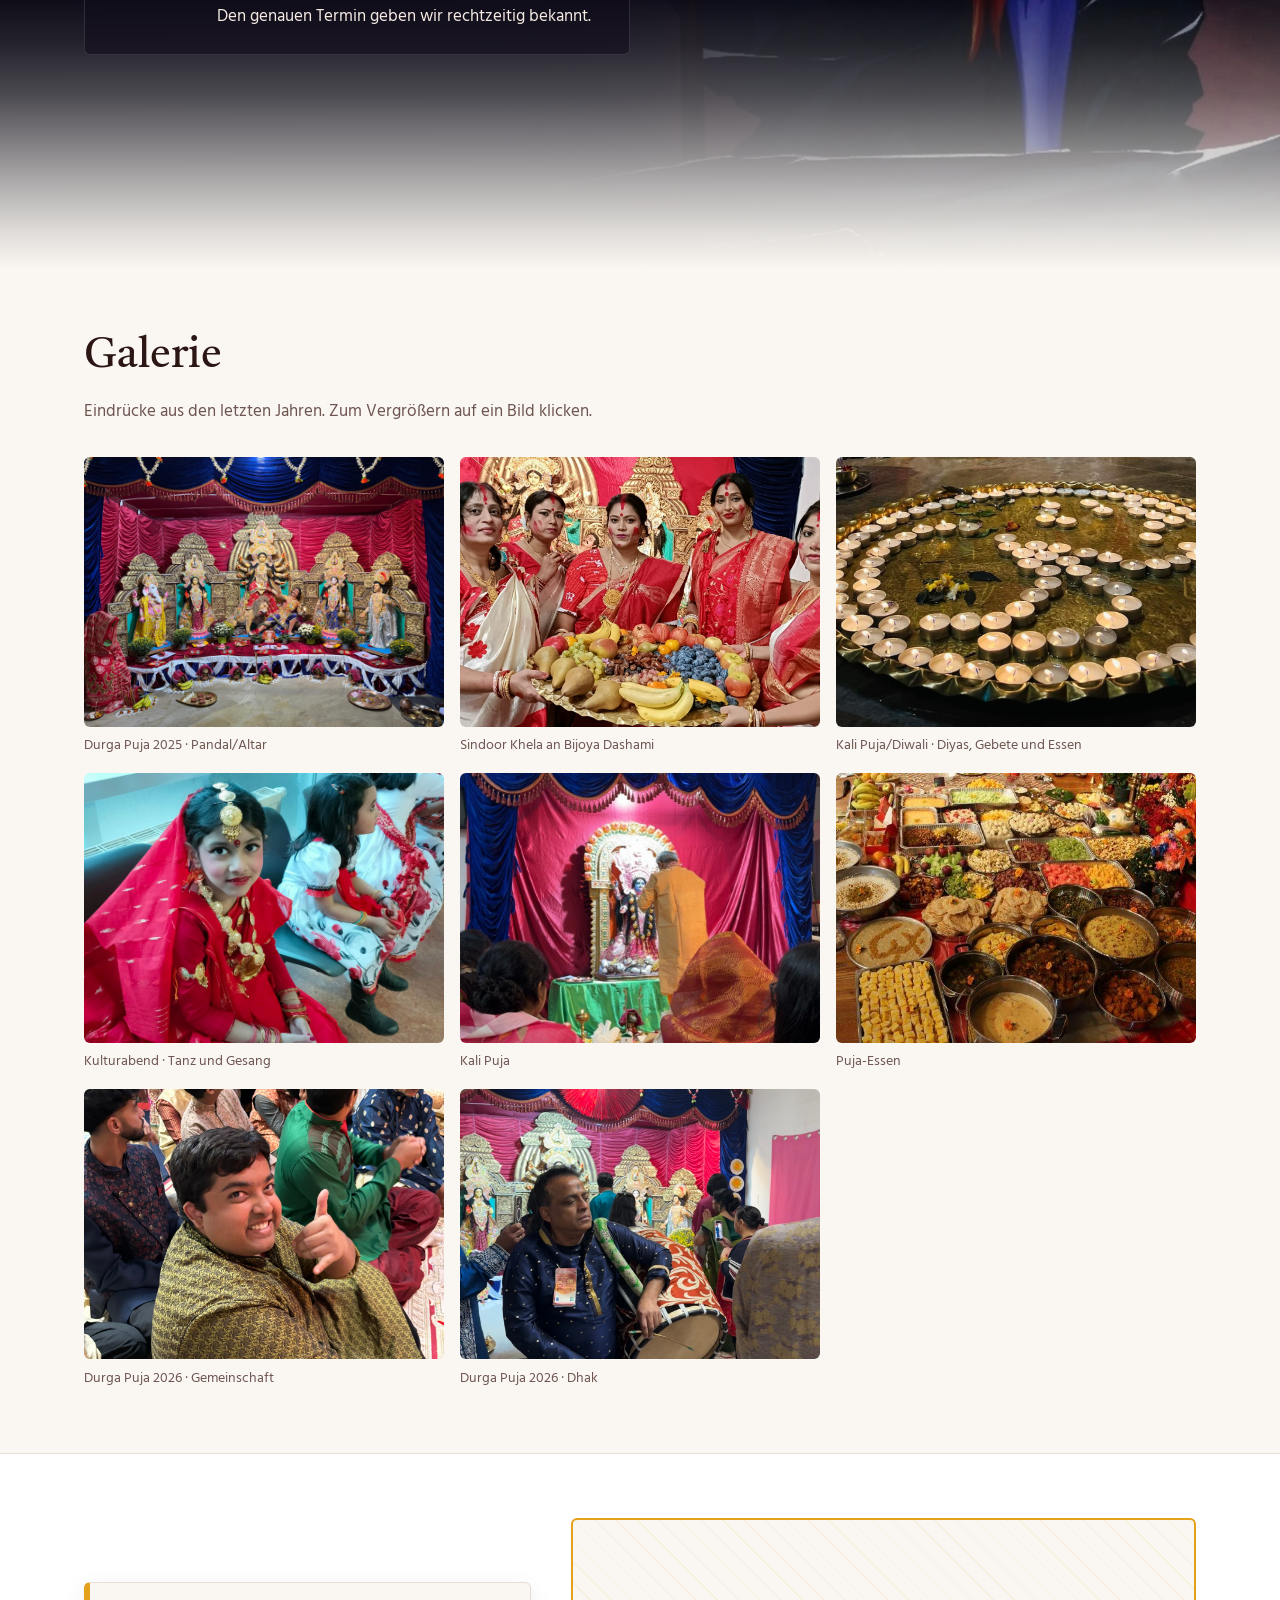
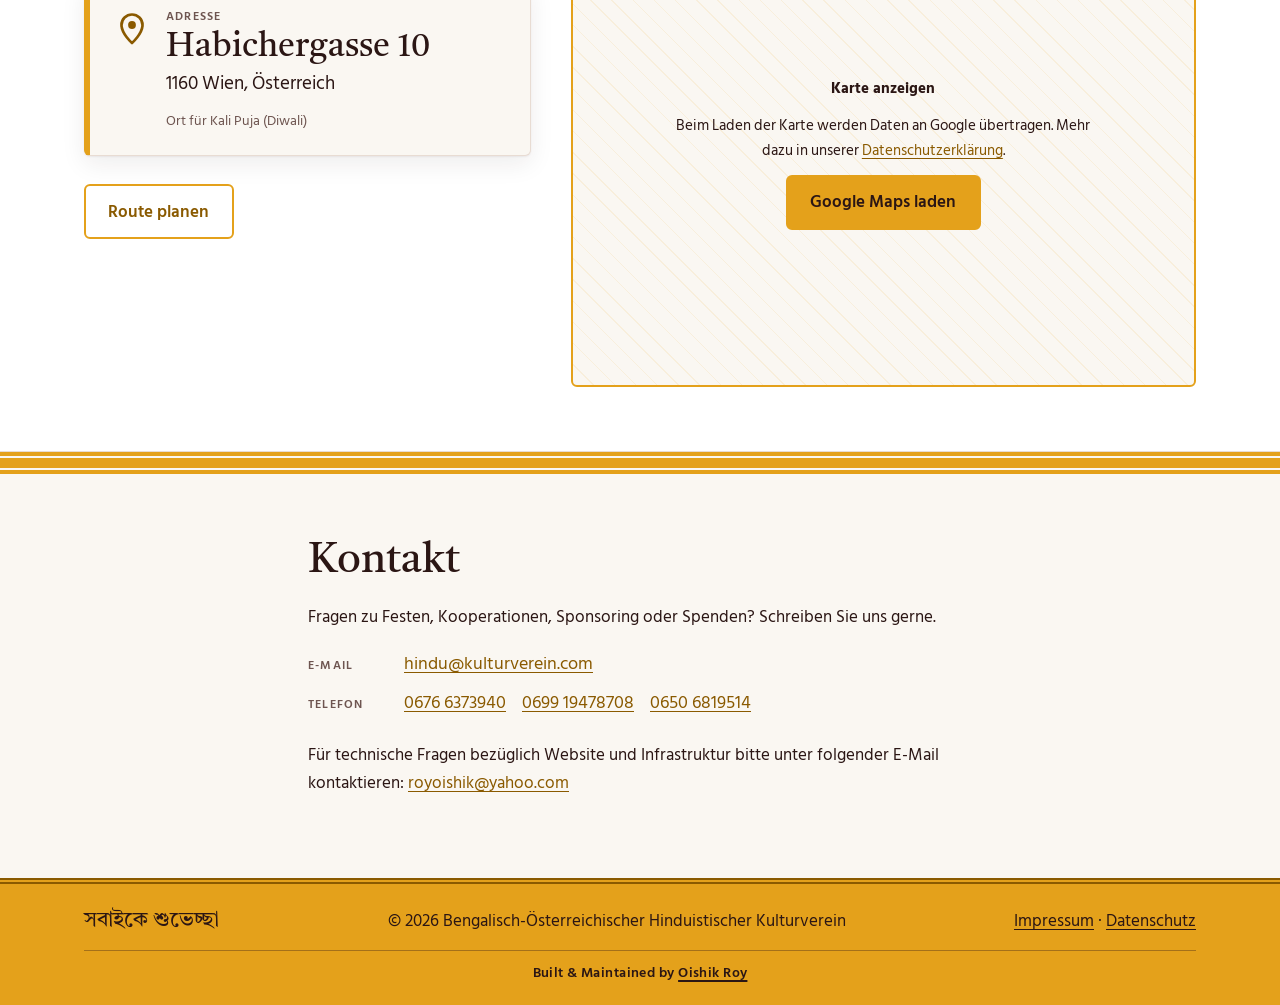
==== commit 8739bbd9: "updated website for kali puja, new hero image, moved two rewind photos to gallery, added photographe" ====
--- a/index.html
+++ b/index.html
@@ -11,7 +11,7 @@
   <link rel="preconnect" href="https://fonts.gstatic.com" crossorigin>
   <link rel="stylesheet" href="https://fonts.googleapis.com/css2?family=Tiro+Bangla:ital@0;1&family=Hind+Siliguri:wght@400;500;600&display=swap">
   <link rel="stylesheet" href="https://fonts.googleapis.com/css2?family=Noto+Sans+Bengali:wght@400;500;600&display=swap">
-  <link rel="stylesheet" href="css/style.css?v=14">
+  <link rel="stylesheet" href="css/style.css?v=19">
 </head>
 <body>
 
@@ -47,12 +47,12 @@
       <div class="shiuli" aria-hidden="true"><span></span><span></span><span></span><span></span><span></span><span></span><span></span><span></span><span></span><span></span><span></span><span></span></div>
       <div class="wrap hero-inner">
         <div class="hero-text">
-          <p class="greeting" lang="bn">শুভ বিজয়া</p>
-          <h1 data-i18n="hero.title">Lakshmi Puja &amp; Kali Puja (Diwali) 2026</h1>
-          <p class="hero-dates" data-i18n="hero.dates">Lakshmi Puja · So 25. Oktober · Kali Puja (Diwali) · So 8. November 2026</p>
+          <p class="greeting" lang="bn">শুভ দীপাবলি</p>
+          <h1 data-i18n="hero.title">Kali Puja (Diwali) 2026</h1>
+          <p class="hero-dates" data-i18n="hero.dates">Sonntag, 8. November 2026 · 15–21 Uhr</p>
           <p class="lead" data-i18n="hero.lead">
-            Nach Durga Puja feiern wir Lakshmi Puja sowie Kali Puja mit Diwali, dem Lichterfest.
-            Beide Feste finden in der Habichergasse 10, 1160 Wien statt. Familien, Freunde und Gäste sind herzlich willkommen.
+            Wir feiern Kali Puja zusammen mit Diwali, dem Lichterfest: Puja für Mutter Kali, Diyas und bengalisches Essen.
+            Ort ist die Habichergasse 10, 1160 Wien. Familien, Freunde und Gäste sind herzlich willkommen.
           </p>
           <div class="hero-actions">
             <a class="btn btn-primary" href="#feste" data-i18n="hero.btnProgramm">Termine ansehen</a>
@@ -101,30 +101,27 @@
             <li class="rw-slide">
               <img src="images/rewind-1.jpg" width="1200" height="1600" data-i18n-alt="rw.alt.1" alt="Pandal mit Durga, Lakshmi und Ganesha, davor das Hom-Feuer und Teller mit Bhog">
               <p class="rw-cap" data-i18n="rw.cap.1"><strong>Unser Pandal</strong> · Unser dekorierter Altar/Pandal</p>
+              <p class="rw-foto"><span data-i18n="rw.foto">Foto</span>: Tamal Saha</p>
             </li>
             <li class="rw-slide">
               <img src="images/rewind-3.jpg" width="1200" height="1600" loading="lazy" data-i18n-alt="rw.alt.3" alt="Eine Frau im rot-weißen Sari verabschiedet die Durga-Pratima beim Debi Boron">
               <p class="rw-cap" data-i18n="rw.cap.3"><strong>Bijoya Dashami</strong> · Debi Boron: Abschied von Ma Durga bis nächstes Jahr</p>
+              <p class="rw-foto"><span data-i18n="rw.foto">Foto</span>: Tamal Saha</p>
             </li>
             <li class="rw-slide">
               <img src="images/rewind-4.jpg" width="1600" height="1200" loading="lazy" data-i18n-alt="rw.alt.4" alt="Ein junger Mann im blauen Kurta bei der Arati vor Durga, Lakshmi, Saraswati, Ganesha und Kartik">
               <p class="rw-cap" data-i18n="rw.cap.4"><strong>Arati</strong> · Gebet und Licht vor Ma Durga und ihrer Familie</p>
-            </li>
-            <li class="rw-slide">
-              <img src="images/rewind-6.jpg" width="1200" height="1600" loading="lazy" data-i18n-alt="rw.alt.6" alt="Ein junger Mann im goldenen Kurta lacht in die Kamera, um ihn herum sitzen weitere Gäste in Festtagskleidung">
-              <p class="rw-cap" data-i18n="rw.cap.6"><strong>Gemeinschaft</strong> · Zusammenkommen und gute Laune</p>
+              <p class="rw-foto"><span data-i18n="rw.foto">Foto</span>: Britti Das</p>
             </li>
             <li class="rw-slide">
               <img src="images/rewind-2.jpg" width="1200" height="1600" loading="lazy" data-i18n-alt="rw.alt.2" alt="Der Priester gießt Ghee ins Hom-Feuer, dahinter Obst und Bhog">
               <p class="rw-cap" data-i18n="rw.cap.2"><strong>Hom</strong> · Spirituelles Ritual</p>
+              <p class="rw-foto"><span data-i18n="rw.foto">Foto</span>: Tamal Saha</p>
             </li>
             <li class="rw-slide">
               <img src="images/rewind-5.jpg" width="1600" height="1200" loading="lazy" data-i18n-alt="rw.alt.5" alt="Frauen in festlichen Saris tanzen lachend vor der Durga-Pratima">
               <p class="rw-cap" data-i18n="rw.cap.5"><strong>Gemeinsam feiern</strong> · Tanz und Lachen vor Ma Durga</p>
-            </li>
-            <li class="rw-slide">
-              <img src="images/rewind-7.jpg" width="1200" height="1600" loading="lazy" data-i18n-alt="rw.alt.7" alt="Ein Mann im dunkelblauen Kurta spielt den Dhak vor der Durga-Pratima">
-              <p class="rw-cap" data-i18n="rw.cap.7"><strong>Dhak</strong> · Der Klang der Puja</p>
+              <p class="rw-foto"><span data-i18n="rw.foto">Foto</span>: Britti Das</p>
             </li>
           </ul>
           <div class="rw-controls">
@@ -203,19 +200,6 @@
 
         <div class="events">
 
-          <article class="event" data-date="2026-10-25">
-            <div class="event-date">
-              <span class="day" data-i18n="date.lakshmi">25.</span>
-              <span class="month" data-i18n="date.okt2026">Okt 2026</span>
-            </div>
-            <div class="event-body">
-              <p class="event-bn" lang="bn">কোজাগরী লক্ষ্মী পূজা</p>
-              <h3 data-i18n="ev.lakshmi.h">Lokhi/Lakshmi Puja</h3>
-              <p data-i18n="ev.lakshmi.p">Hier ehren wir Lakshmi, die Göttin des Wohlstands.</p>
-              <p class="event-info" data-i18n="ev.lakshmi.info"><strong>17–21 Uhr</strong><br>Ort: <a href="https://www.google.com/maps/search/?api=1&amp;query=Habichergasse%2010%2C%201160%20Wien" target="_blank" rel="noopener">Habichergasse 10, 1160 Wien</a></p>
-            </div>
-          </article>
-
           <article class="event" data-date="2026-11-08">
             <div class="event-date">
               <span class="day" data-i18n="date.kali">8.</span>
@@ -268,6 +252,19 @@
             </div>
           </article>
 
+          <article class="event" id="lakshmi-puja">
+            <div class="event-date">
+              <span class="day" data-i18n="date.2027">2027</span>
+              <span class="month" data-i18n="date.herbst">Herbst</span>
+            </div>
+            <div class="event-body">
+              <p class="event-bn" lang="bn">কোজাগরী লক্ষ্মী পূজা</p>
+              <h3 data-i18n="ev.lakshmi.h">Lokhi/Lakshmi Puja</h3>
+              <p data-i18n="ev.lakshmi.p">Hier ehren wir Lakshmi, die Göttin des Wohlstands.</p>
+              <p class="event-info" data-i18n="ev.durga.info">Den genauen Termin geben wir rechtzeitig bekannt.</p>
+            </div>
+          </article>
+
         </div>
       </div>
     </section>
@@ -315,6 +312,18 @@
               <img src="images/galerie-bhog.jpg" width="725" height="420" data-i18n-alt="img.6" alt="Puja-Essen" loading="lazy">
             </button>
             <figcaption data-i18n="cap.6">Puja-Essen</figcaption>
+          </figure>
+          <figure>
+            <button class="gallery-item" type="button">
+              <img src="images/rewind-6.jpg" width="1200" height="1600" data-i18n-alt="img.7" alt="Ein junger Mann im goldenen Kurta lacht in die Kamera, um ihn herum sitzen weitere Gäste in Festtagskleidung" loading="lazy">
+            </button>
+            <figcaption data-i18n="cap.7">Durga Puja 2026 · Gemeinschaft</figcaption>
+          </figure>
+          <figure>
+            <button class="gallery-item" type="button">
+              <img src="images/rewind-7.jpg" width="1200" height="1600" data-i18n-alt="img.8" alt="Ein Mann im dunkelblauen Kurta spielt den Dhak vor der Durga-Pratima" loading="lazy">
+            </button>
+            <figcaption data-i18n="cap.8">Durga Puja 2026 · Dhak</figcaption>
           </figure>
         </div>
       </div>
@@ -333,7 +342,7 @@
             <span class="addr-label" data-i18n="tempel.adresse">Adresse</span>
             <span class="addr-street">Habichergasse 10</span>
             <span class="addr-city">1160 Wien, Österreich</span>
-            <span class="addr-name" data-i18n="tempel.ort">Ort für Lakshmi Puja &amp; Kali Puja (Diwali)</span>
+            <span class="addr-name" data-i18n="tempel.ort">Ort für Kali Puja (Diwali)</span>
           </address>
           <a class="btn btn-ghost" id="route-link" target="_blank" rel="noopener"
              href="https://www.google.com/maps/dir/?api=1&amp;destination=Habichergasse%2010%2C%201160%20Wien%2C%20%C3%96sterreich" data-i18n="tempel.route">Route planen</a>
@@ -397,7 +406,7 @@
     <button class="lb-nav lb-next" type="button" id="lb-next" data-i18n-label="lb.next" aria-label="Nächstes Bild">›</button>
   </div>
 
-  <script src="js/i18n.js?v=11"></script>
+  <script src="js/i18n.js?v=14"></script>
   <script src="js/main.js?v=6"></script>
 </body>
 </html>
--- a/css/style.css
+++ b/css/style.css
@@ -243,14 +243,15 @@
   color: var(--ink);
   background:
     linear-gradient(90deg, rgb(20 8 8 / .8) 0%, rgb(20 8 8 / .62) 35%, rgb(20 8 8 / .45) 85%),
-    url("../images/hero-lakshmi.jpg") center 25% / cover no-repeat,
+    /* Kali Puja: Kali im Tempel mit Diyas und Feuerwerk */
+    url("../images/hero-kali.jpg?v=4") center 30% / cover no-repeat,
     #2A0E0E;
 }
 @media (max-width: 760px) {
   .hero {
-    background-image: linear-gradient(rgb(20 8 8 / .7), rgb(20 8 8 / .82)), url("../images/hero-lakshmi.jpg");
+    background-image: linear-gradient(rgb(20 8 8 / .7), rgb(20 8 8 / .82)), url("../images/hero-kali.jpg?v=4");
     background-size: auto, cover;
-    background-position: center, center 20%;
+    background-position: center, 66% 20%;   /* Kali steht im Bild rechts der Mitte */
   }
 }
 .hero-inner {
@@ -863,6 +864,18 @@
   font-size: 1.05rem;
   line-height: 1.4;
 }
+/* Fotografen-Angabe oben rechts im Bild */
+.rw-foto {
+  position: absolute;
+  top: .75rem;
+  right: .75rem;
+  margin: 0;
+  padding: .2rem .65rem;
+  font-size: .8rem;
+  color: #F7EEE6;
+  background: rgb(20 8 8 / .6);
+  border-radius: 999px;
+}
 .rw-cap strong {
   display: block;
   font-family: var(--font-display);
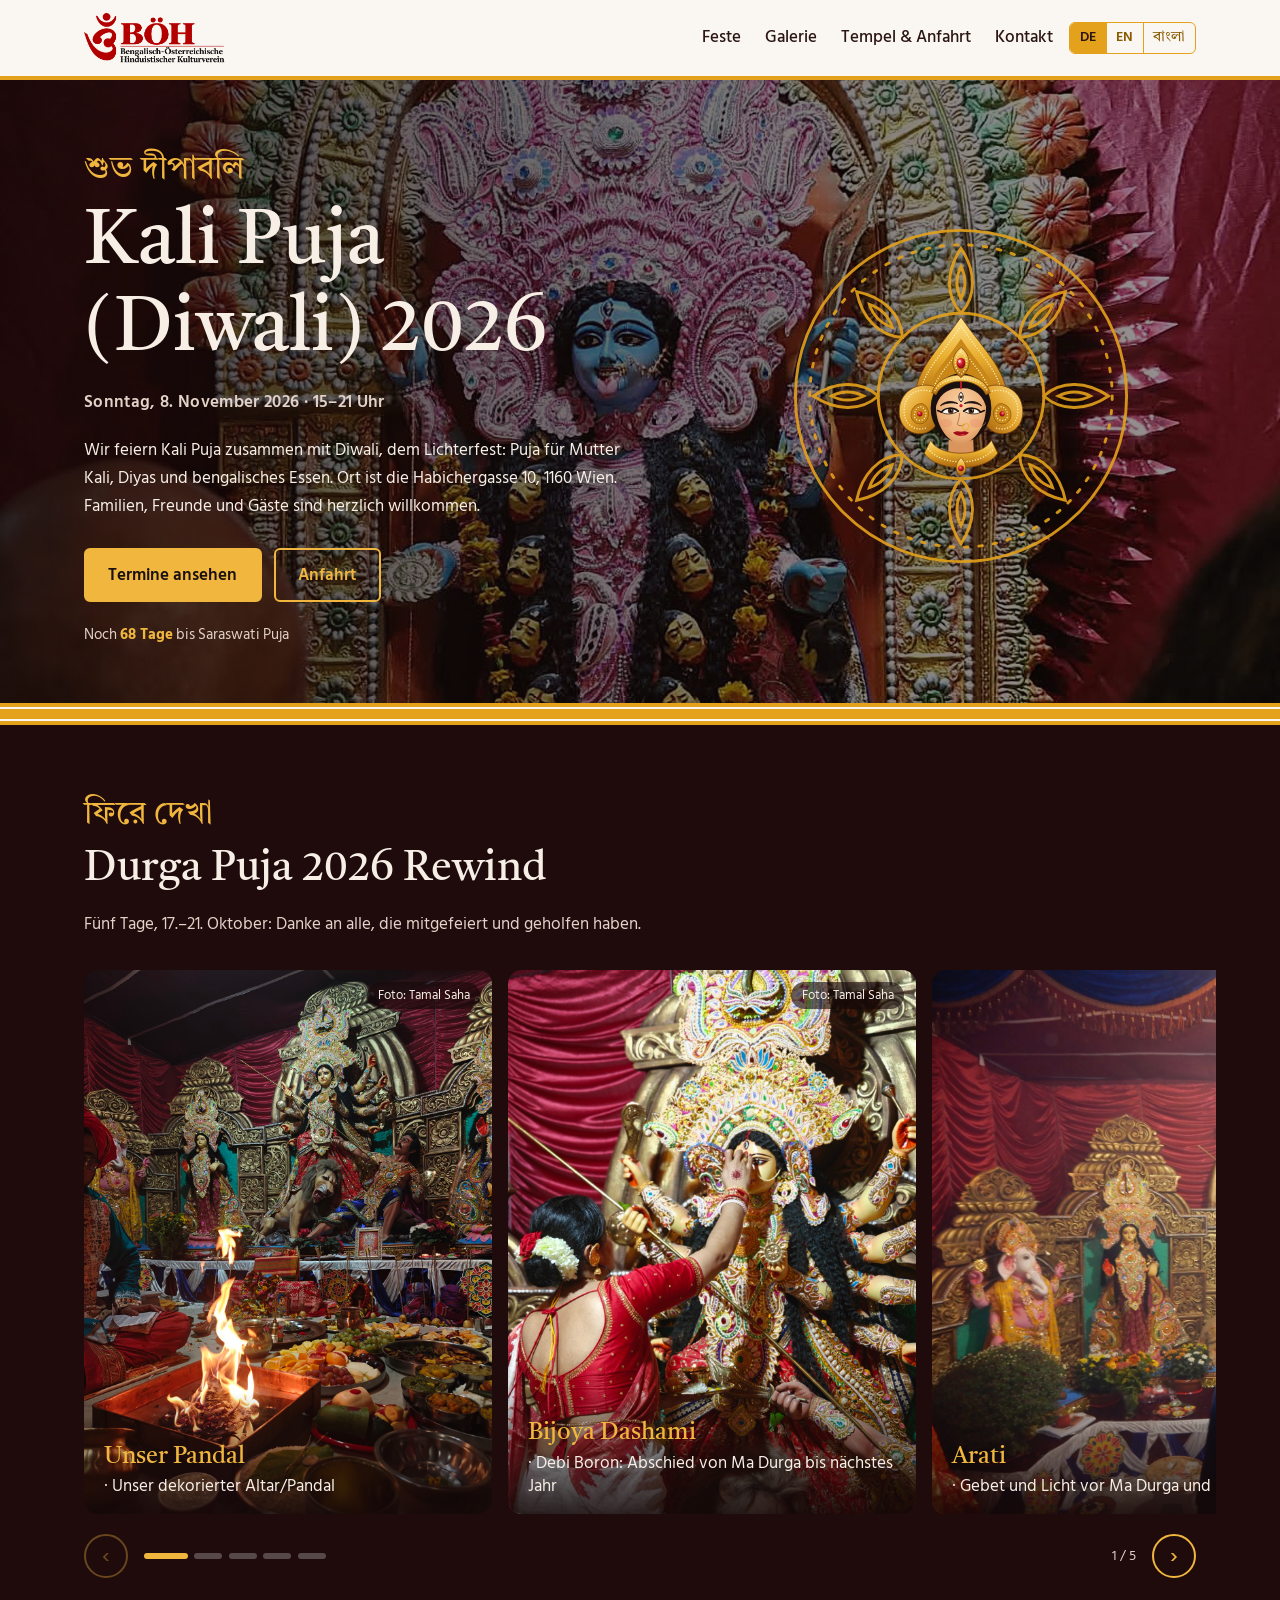
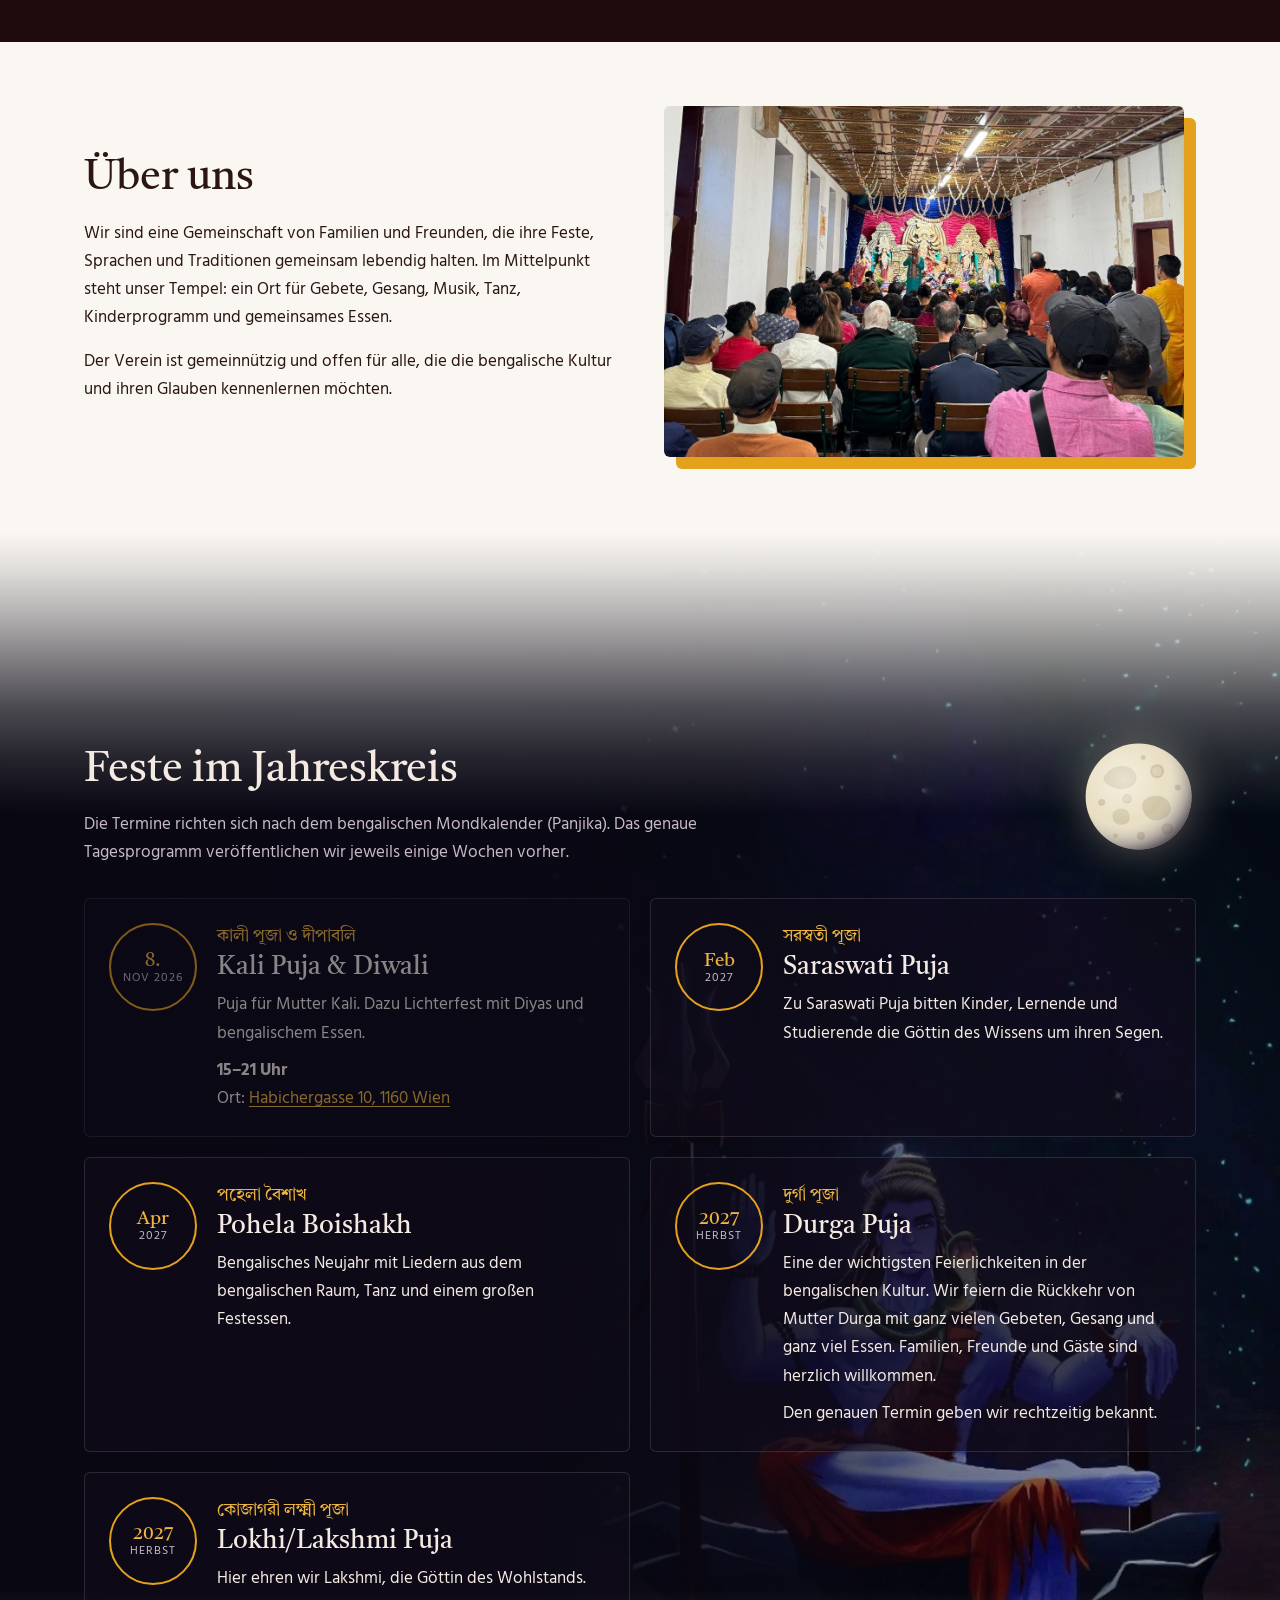
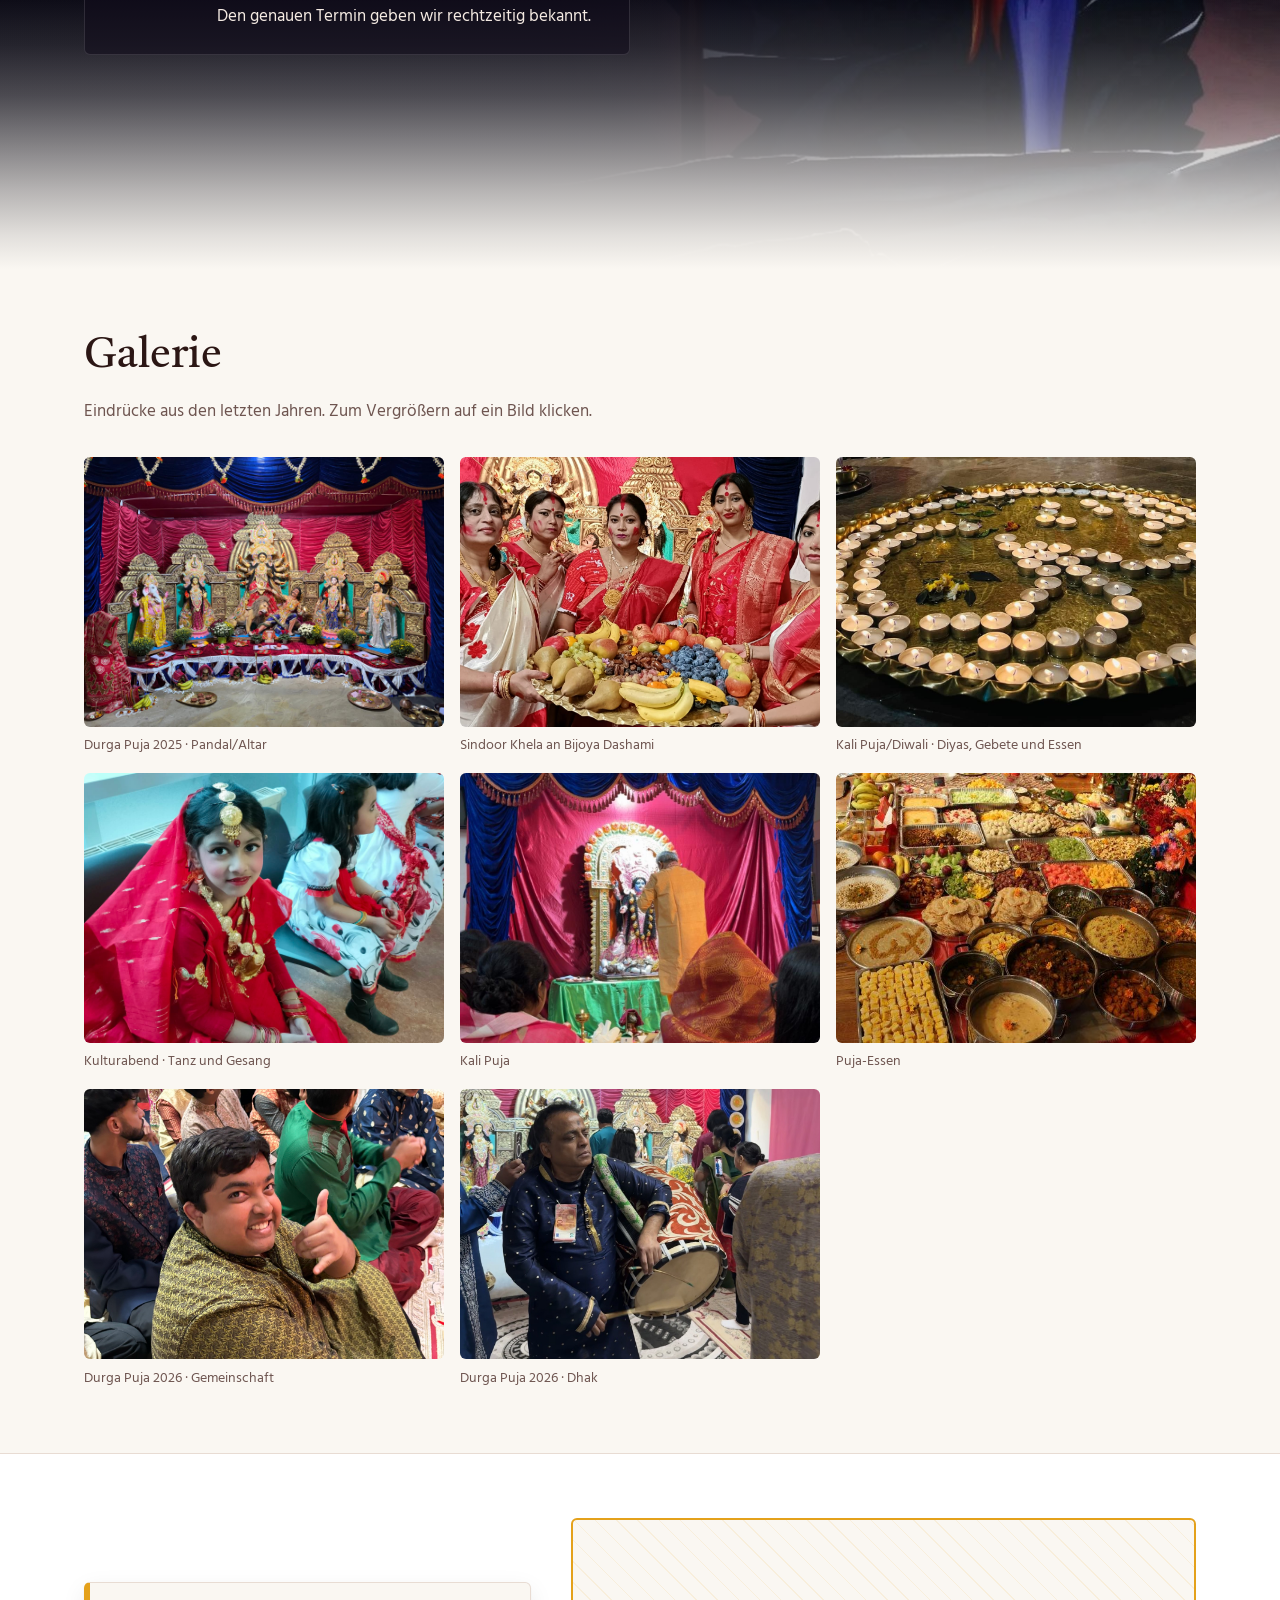
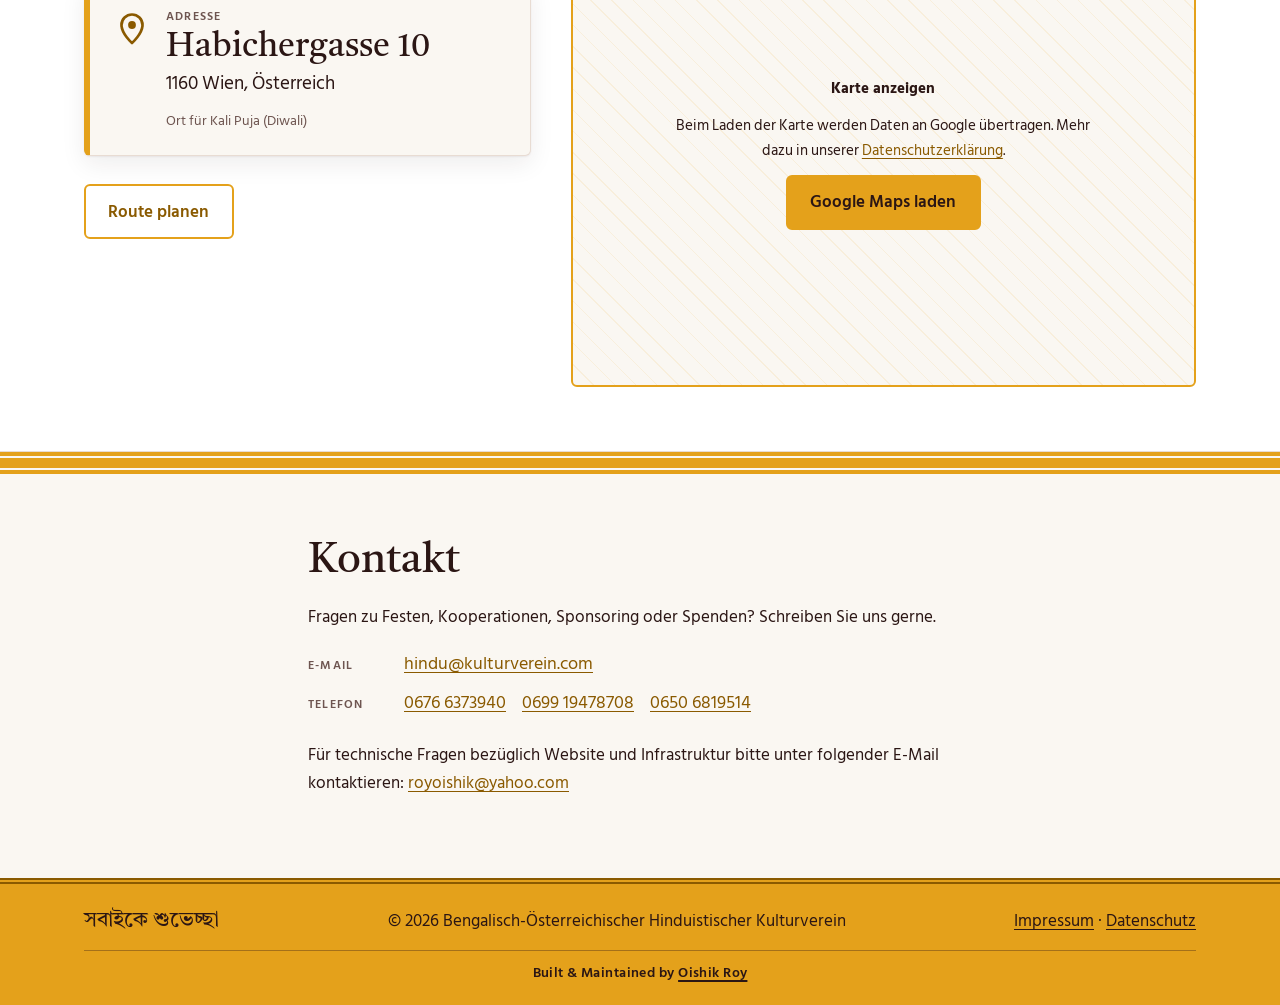
==== commit 6b05d346: "new kali pratima photo as hero background, cropped dhak photo" ====
--- a/index.html
+++ b/index.html
@@ -11,7 +11,7 @@
   <link rel="preconnect" href="https://fonts.gstatic.com" crossorigin>
   <link rel="stylesheet" href="https://fonts.googleapis.com/css2?family=Tiro+Bangla:ital@0;1&family=Hind+Siliguri:wght@400;500;600&display=swap">
   <link rel="stylesheet" href="https://fonts.googleapis.com/css2?family=Noto+Sans+Bengali:wght@400;500;600&display=swap">
-  <link rel="stylesheet" href="css/style.css?v=19">
+  <link rel="stylesheet" href="css/style.css?v=21">
 </head>
 <body>
 
@@ -321,7 +321,7 @@
           </figure>
           <figure>
             <button class="gallery-item" type="button">
-              <img src="images/rewind-7.jpg" width="1200" height="1600" data-i18n-alt="img.8" alt="Ein Mann im dunkelblauen Kurta spielt den Dhak vor der Durga-Pratima" loading="lazy">
+              <img src="images/rewind-7.jpg?v=2" width="1200" height="1170" data-i18n-alt="img.8" alt="Ein Mann im dunkelblauen Kurta spielt den Dhak vor der Durga-Pratima" loading="lazy">
             </button>
             <figcaption data-i18n="cap.8">Durga Puja 2026 · Dhak</figcaption>
           </figure>
--- a/css/style.css
+++ b/css/style.css
@@ -243,15 +243,15 @@
   color: var(--ink);
   background:
     linear-gradient(90deg, rgb(20 8 8 / .8) 0%, rgb(20 8 8 / .62) 35%, rgb(20 8 8 / .45) 85%),
-    /* Kali Puja: Kali im Tempel mit Diyas und Feuerwerk */
-    url("../images/hero-kali.jpg?v=4") center 30% / cover no-repeat,
+    /* Kali-Pratima: Ausschnitt so gewählt, dass das Gesicht zwischen Schrift und Rad liegt */
+    url("../images/hero-kali.jpg?v=6") center 40% / cover no-repeat,
     #2A0E0E;
 }
 @media (max-width: 760px) {
   .hero {
-    background-image: linear-gradient(rgb(20 8 8 / .7), rgb(20 8 8 / .82)), url("../images/hero-kali.jpg?v=4");
+    background-image: linear-gradient(rgb(20 8 8 / .7), rgb(20 8 8 / .82)), url("../images/hero-kali.jpg?v=6");
     background-size: auto, cover;
-    background-position: center, 66% 20%;   /* Kali steht im Bild rechts der Mitte */
+    background-position: center, center 40%;
   }
 }
 .hero-inner {
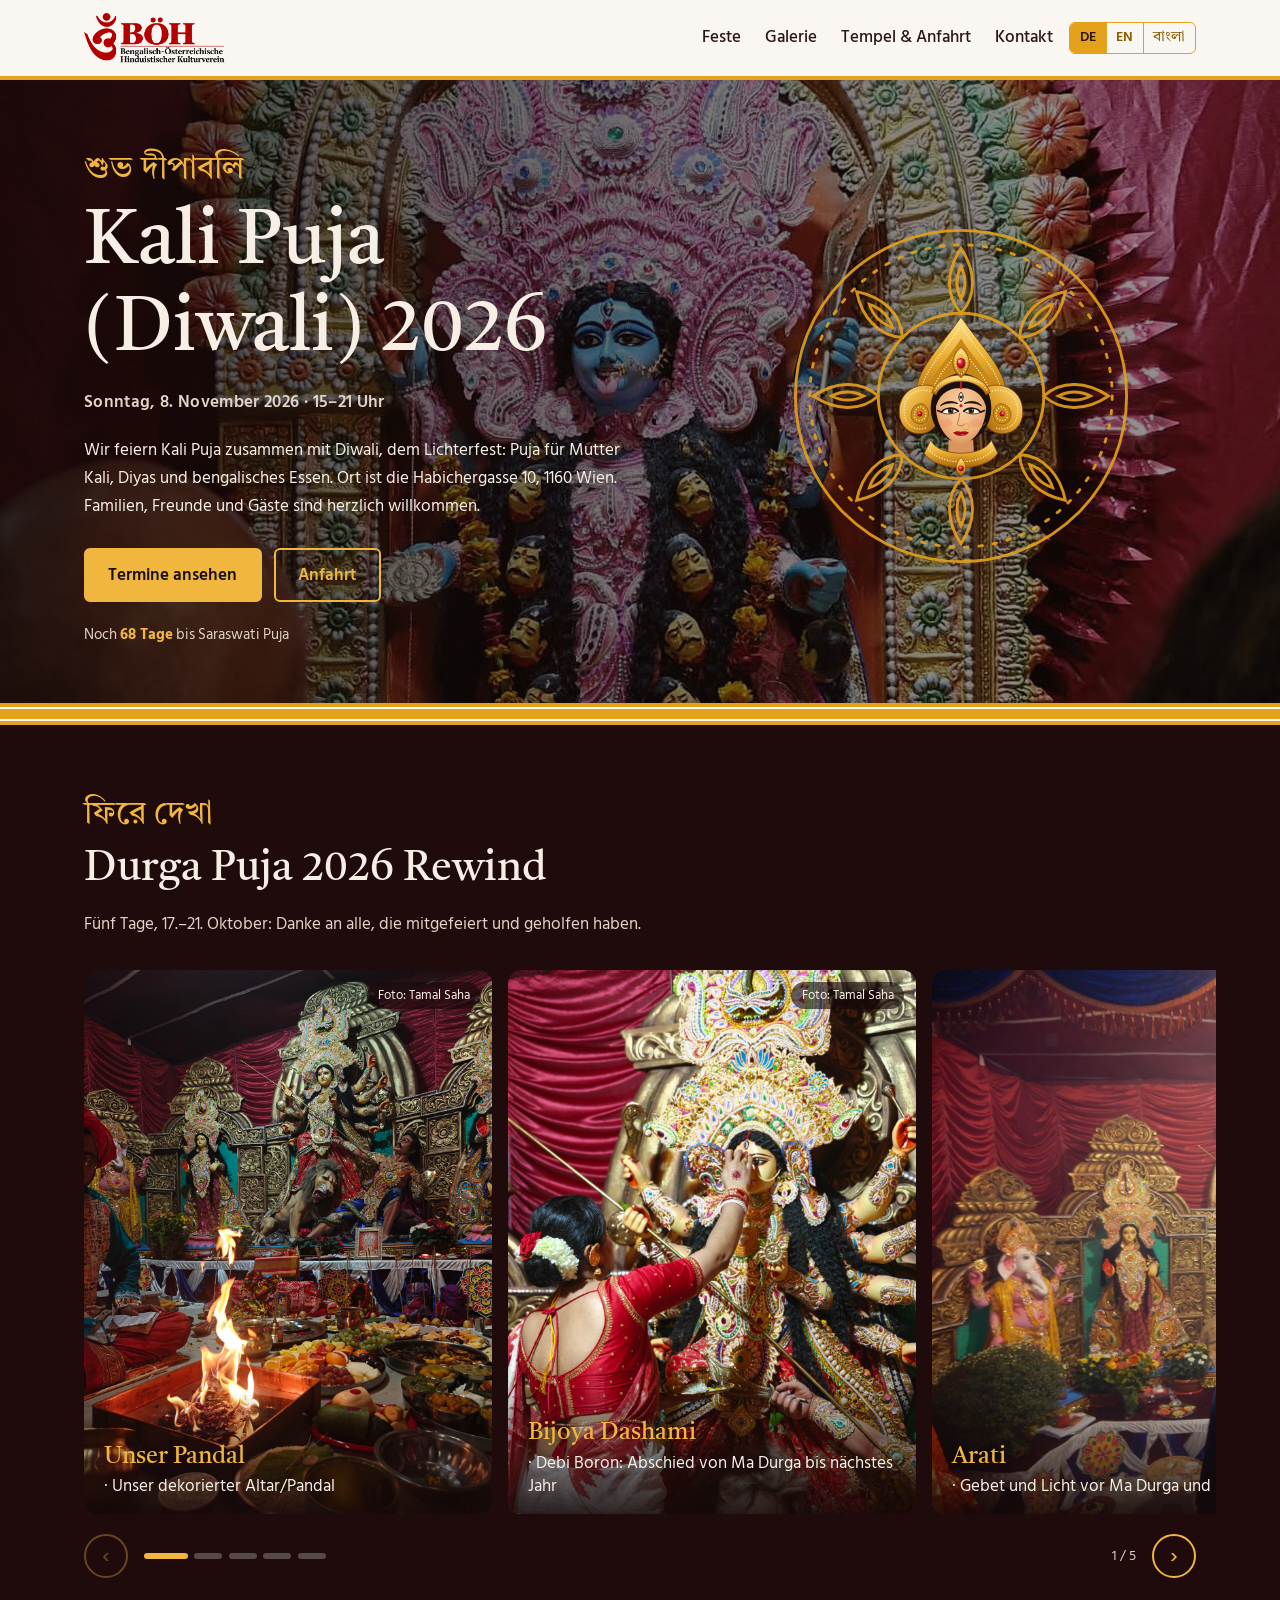
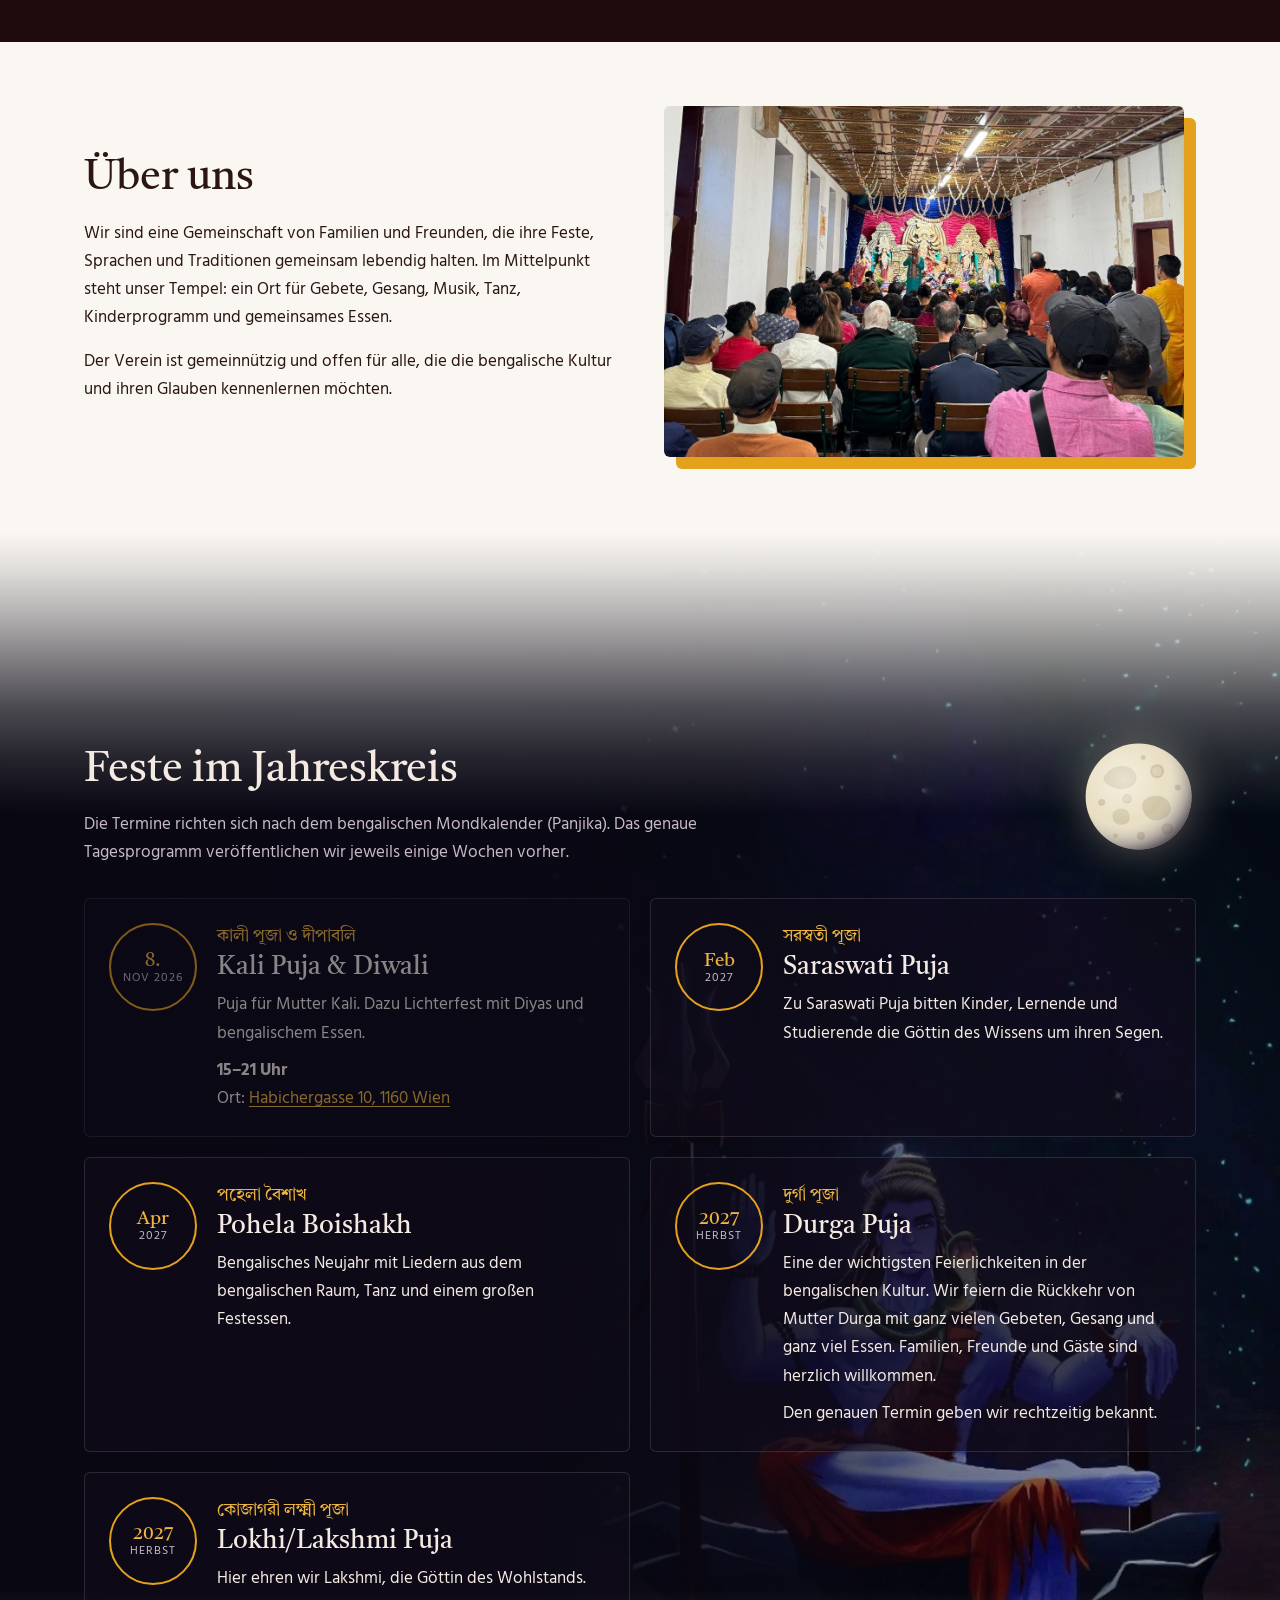
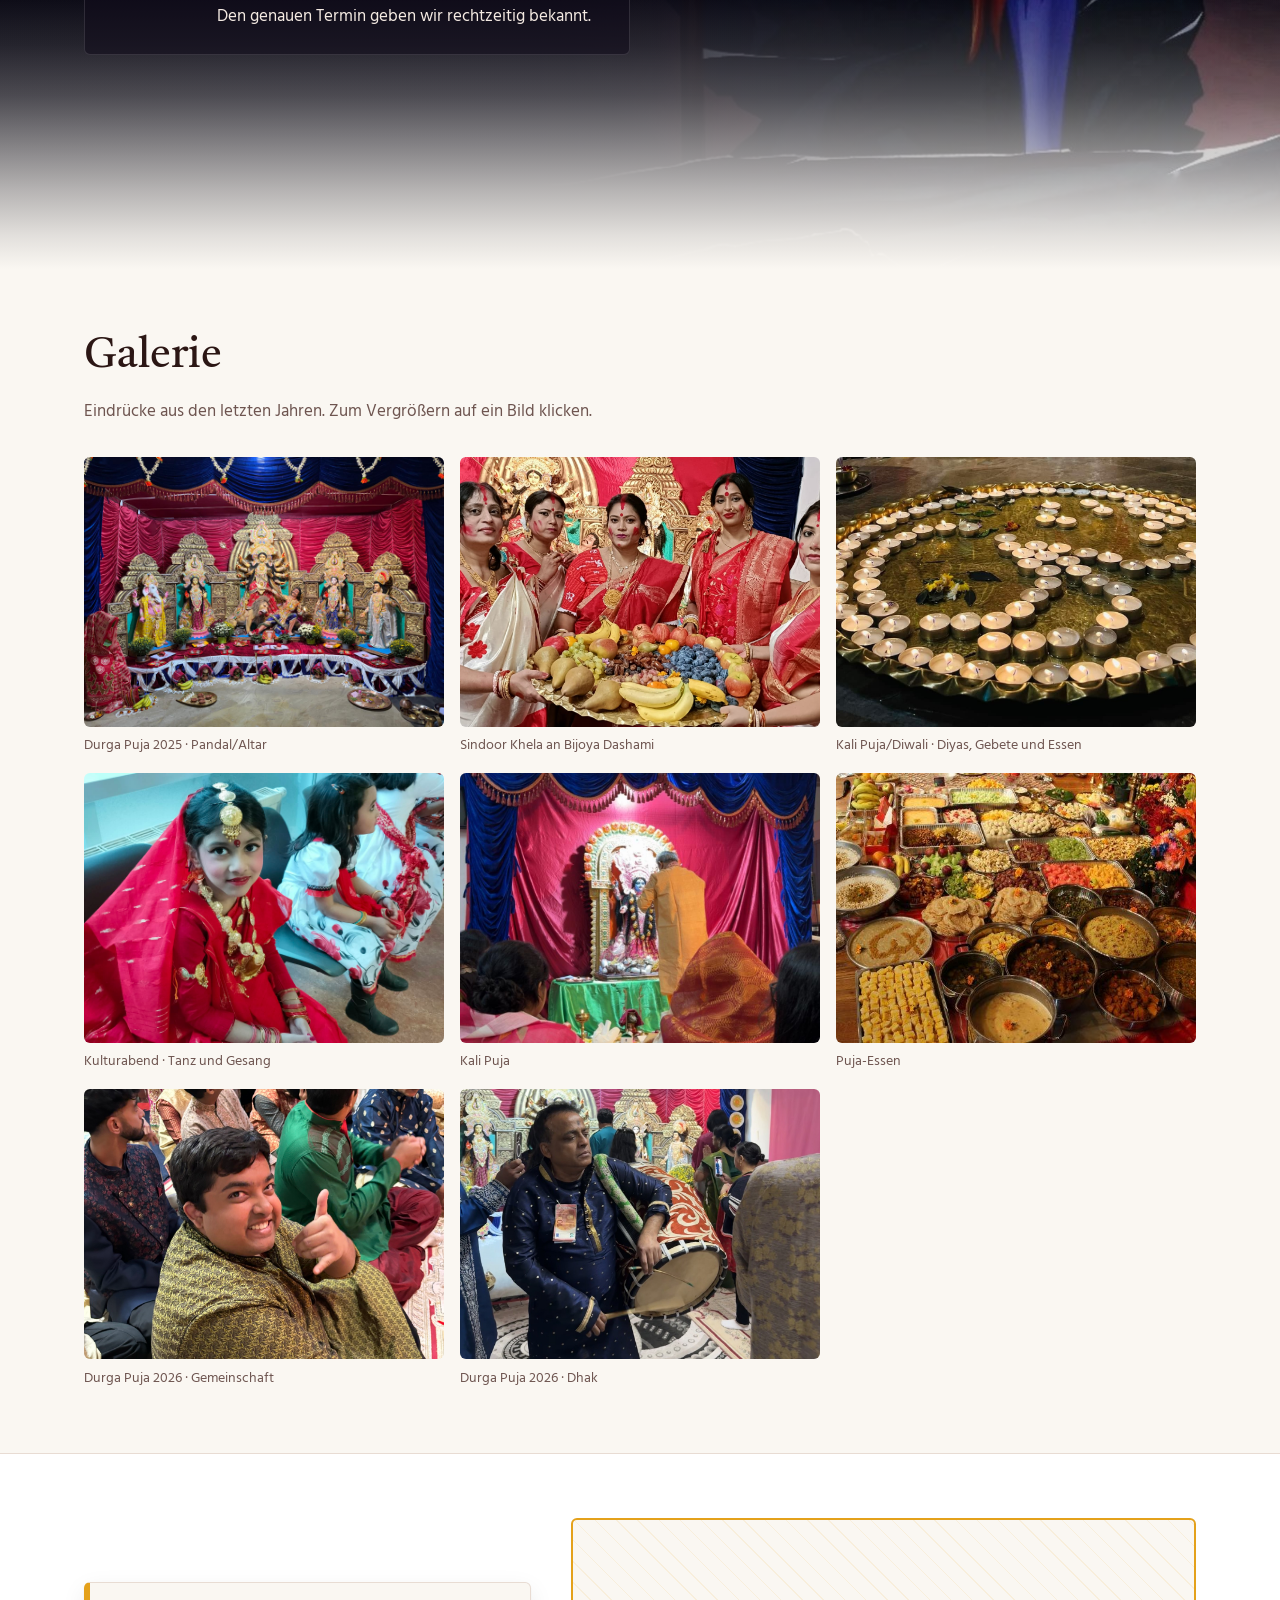
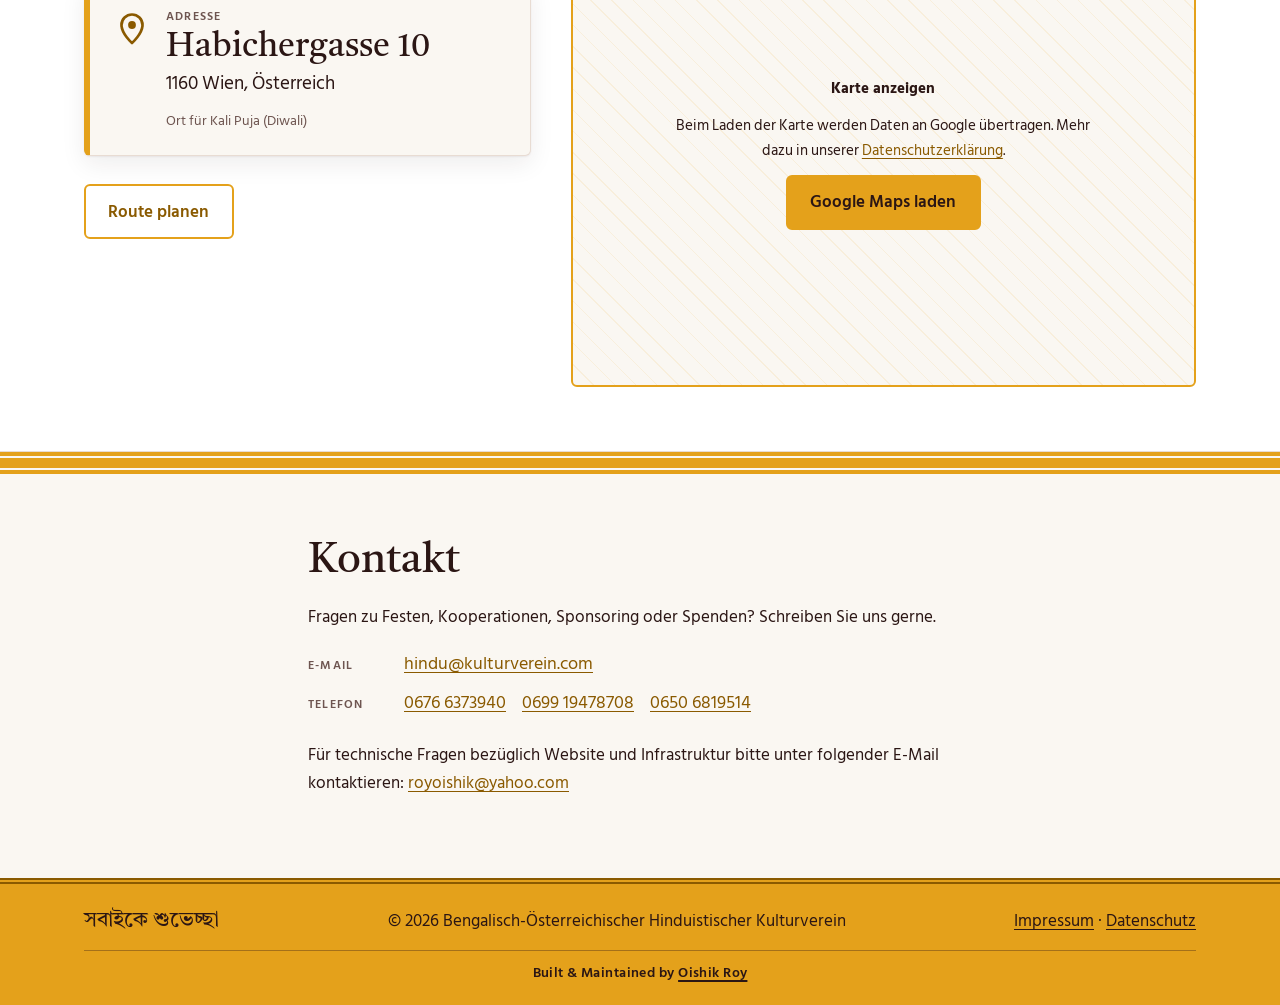
==== commit 313c416e: "reduced sharpening of kali hero photo" ====
--- a/index.html
+++ b/index.html
@@ -11,7 +11,7 @@
   <link rel="preconnect" href="https://fonts.gstatic.com" crossorigin>
   <link rel="stylesheet" href="https://fonts.googleapis.com/css2?family=Tiro+Bangla:ital@0;1&family=Hind+Siliguri:wght@400;500;600&display=swap">
   <link rel="stylesheet" href="https://fonts.googleapis.com/css2?family=Noto+Sans+Bengali:wght@400;500;600&display=swap">
-  <link rel="stylesheet" href="css/style.css?v=21">
+  <link rel="stylesheet" href="css/style.css?v=22">
 </head>
 <body>
 
--- a/css/style.css
+++ b/css/style.css
@@ -244,12 +244,12 @@
   background:
     linear-gradient(90deg, rgb(20 8 8 / .8) 0%, rgb(20 8 8 / .62) 35%, rgb(20 8 8 / .45) 85%),
     /* Kali-Pratima: Ausschnitt so gewählt, dass das Gesicht zwischen Schrift und Rad liegt */
-    url("../images/hero-kali.jpg?v=6") center 40% / cover no-repeat,
+    url("../images/hero-kali.jpg?v=7") center 40% / cover no-repeat,
     #2A0E0E;
 }
 @media (max-width: 760px) {
   .hero {
-    background-image: linear-gradient(rgb(20 8 8 / .7), rgb(20 8 8 / .82)), url("../images/hero-kali.jpg?v=6");
+    background-image: linear-gradient(rgb(20 8 8 / .7), rgb(20 8 8 / .82)), url("../images/hero-kali.jpg?v=7");
     background-size: auto, cover;
     background-position: center, center 40%;
   }
